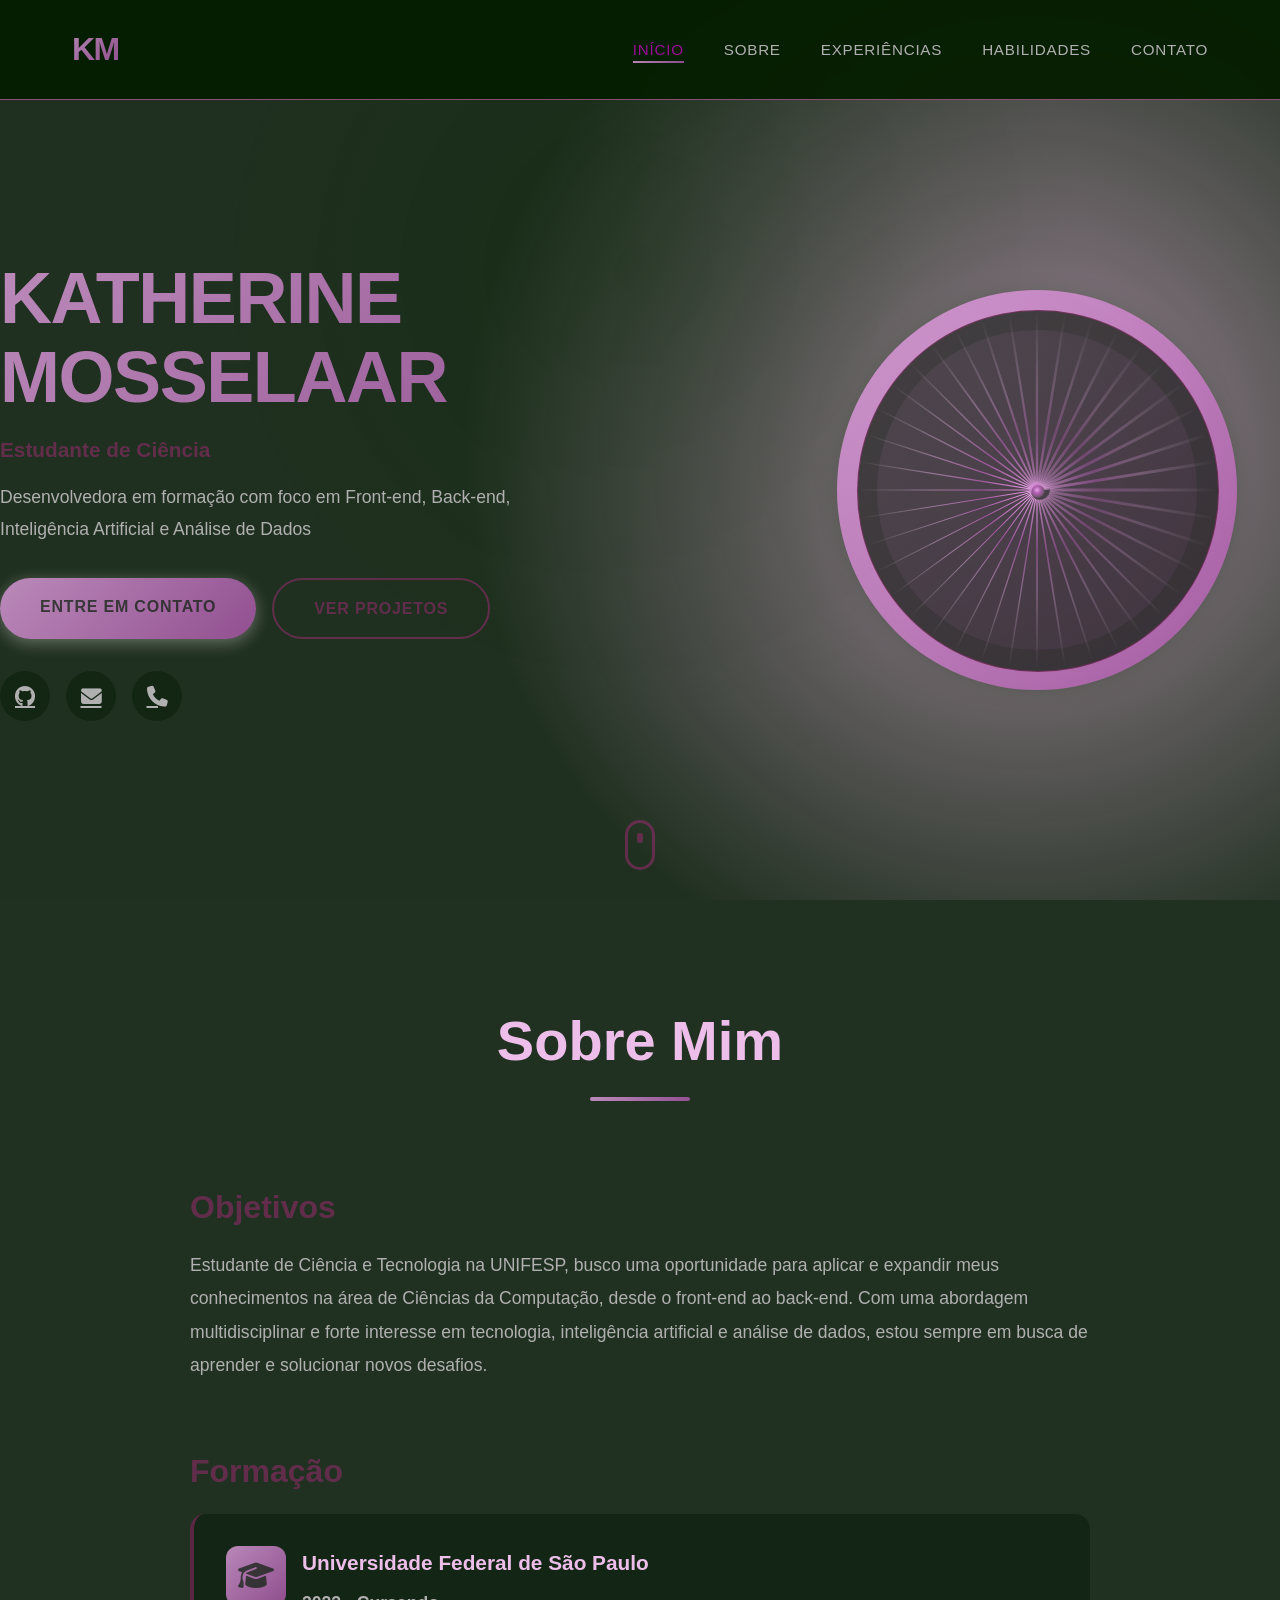
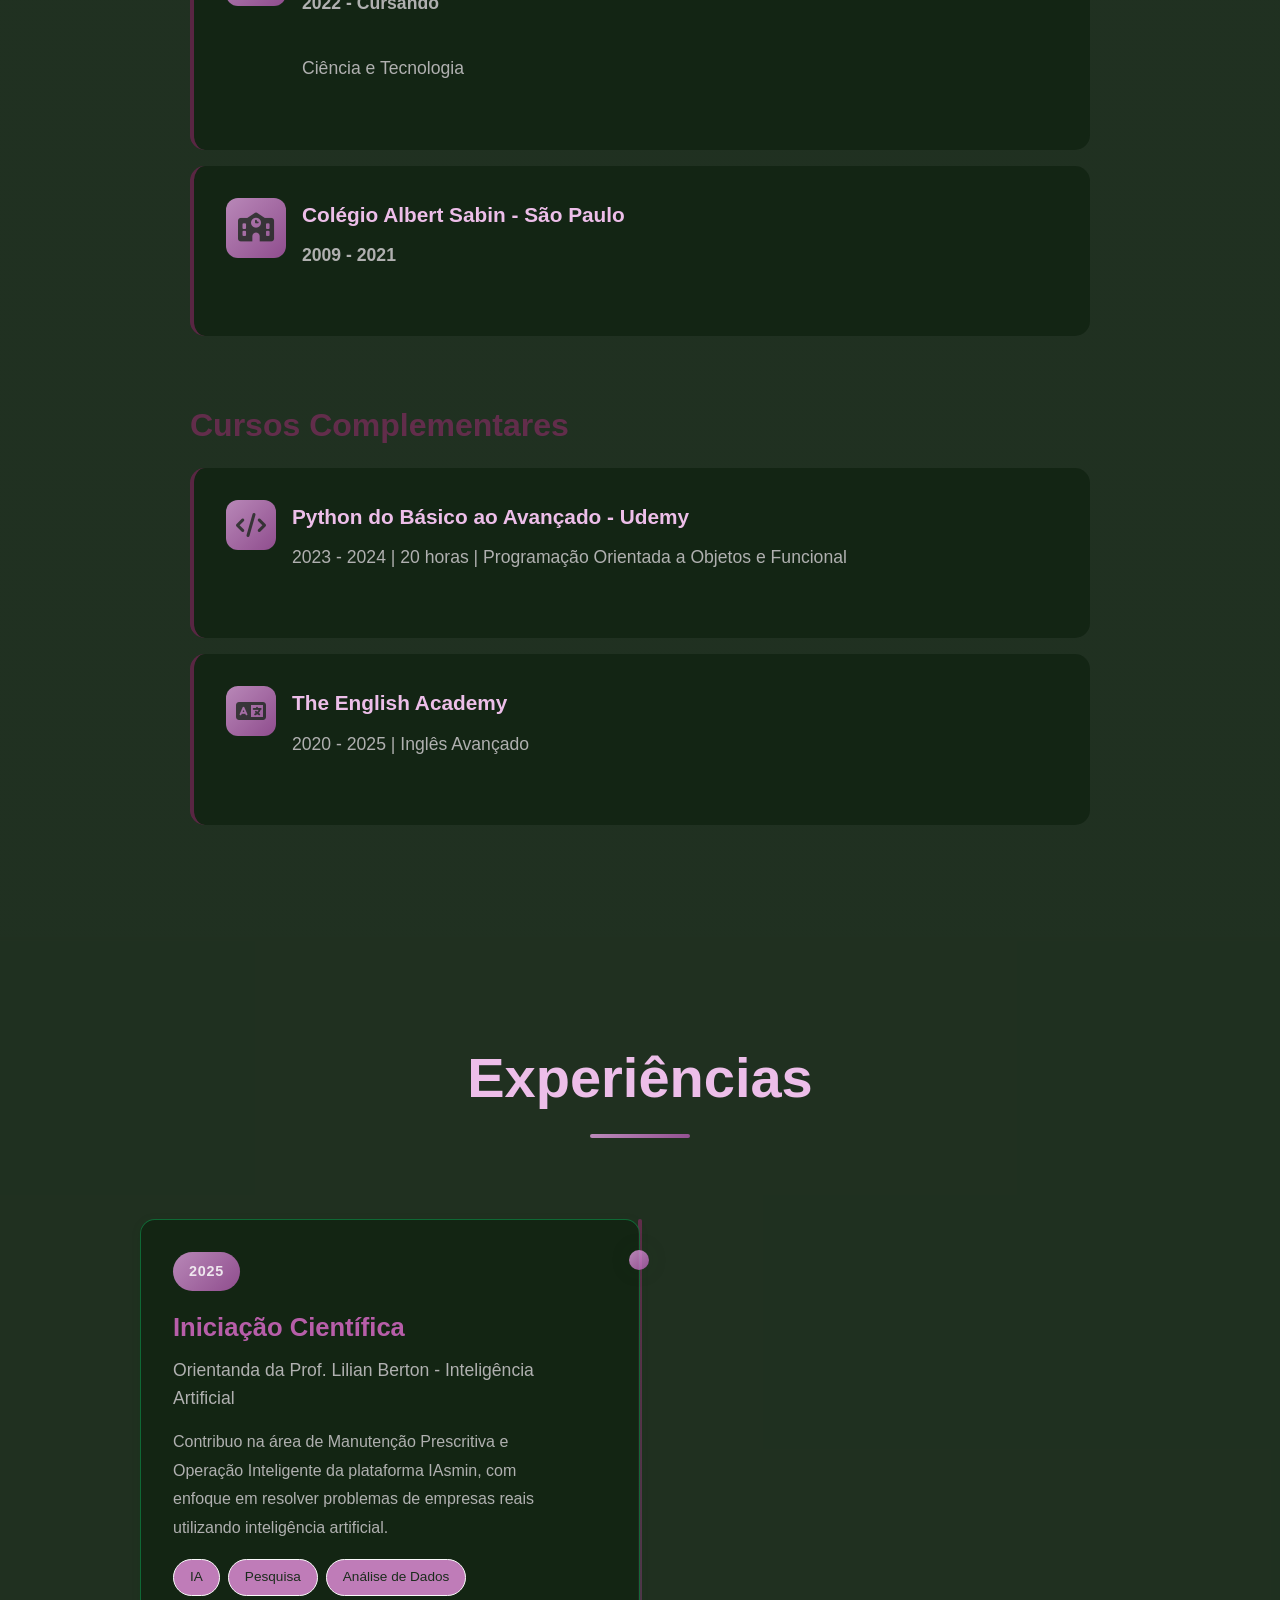
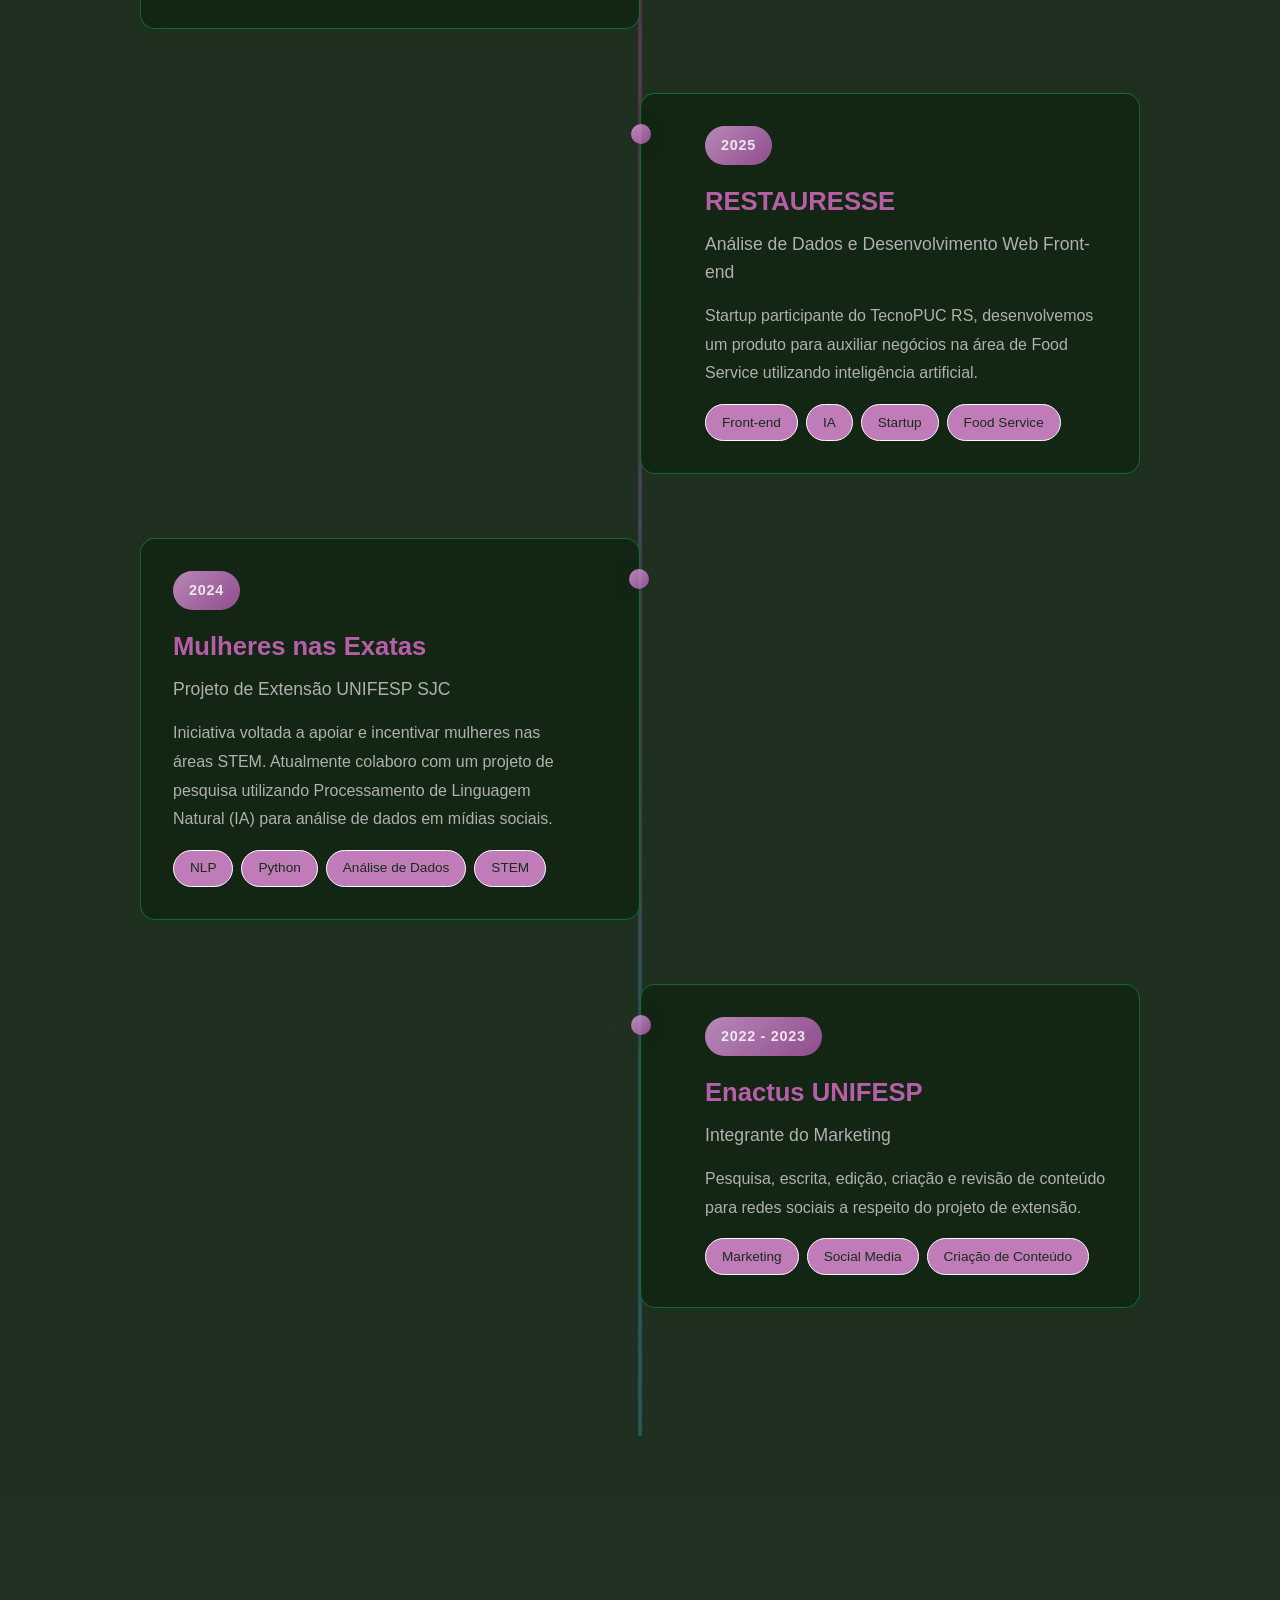
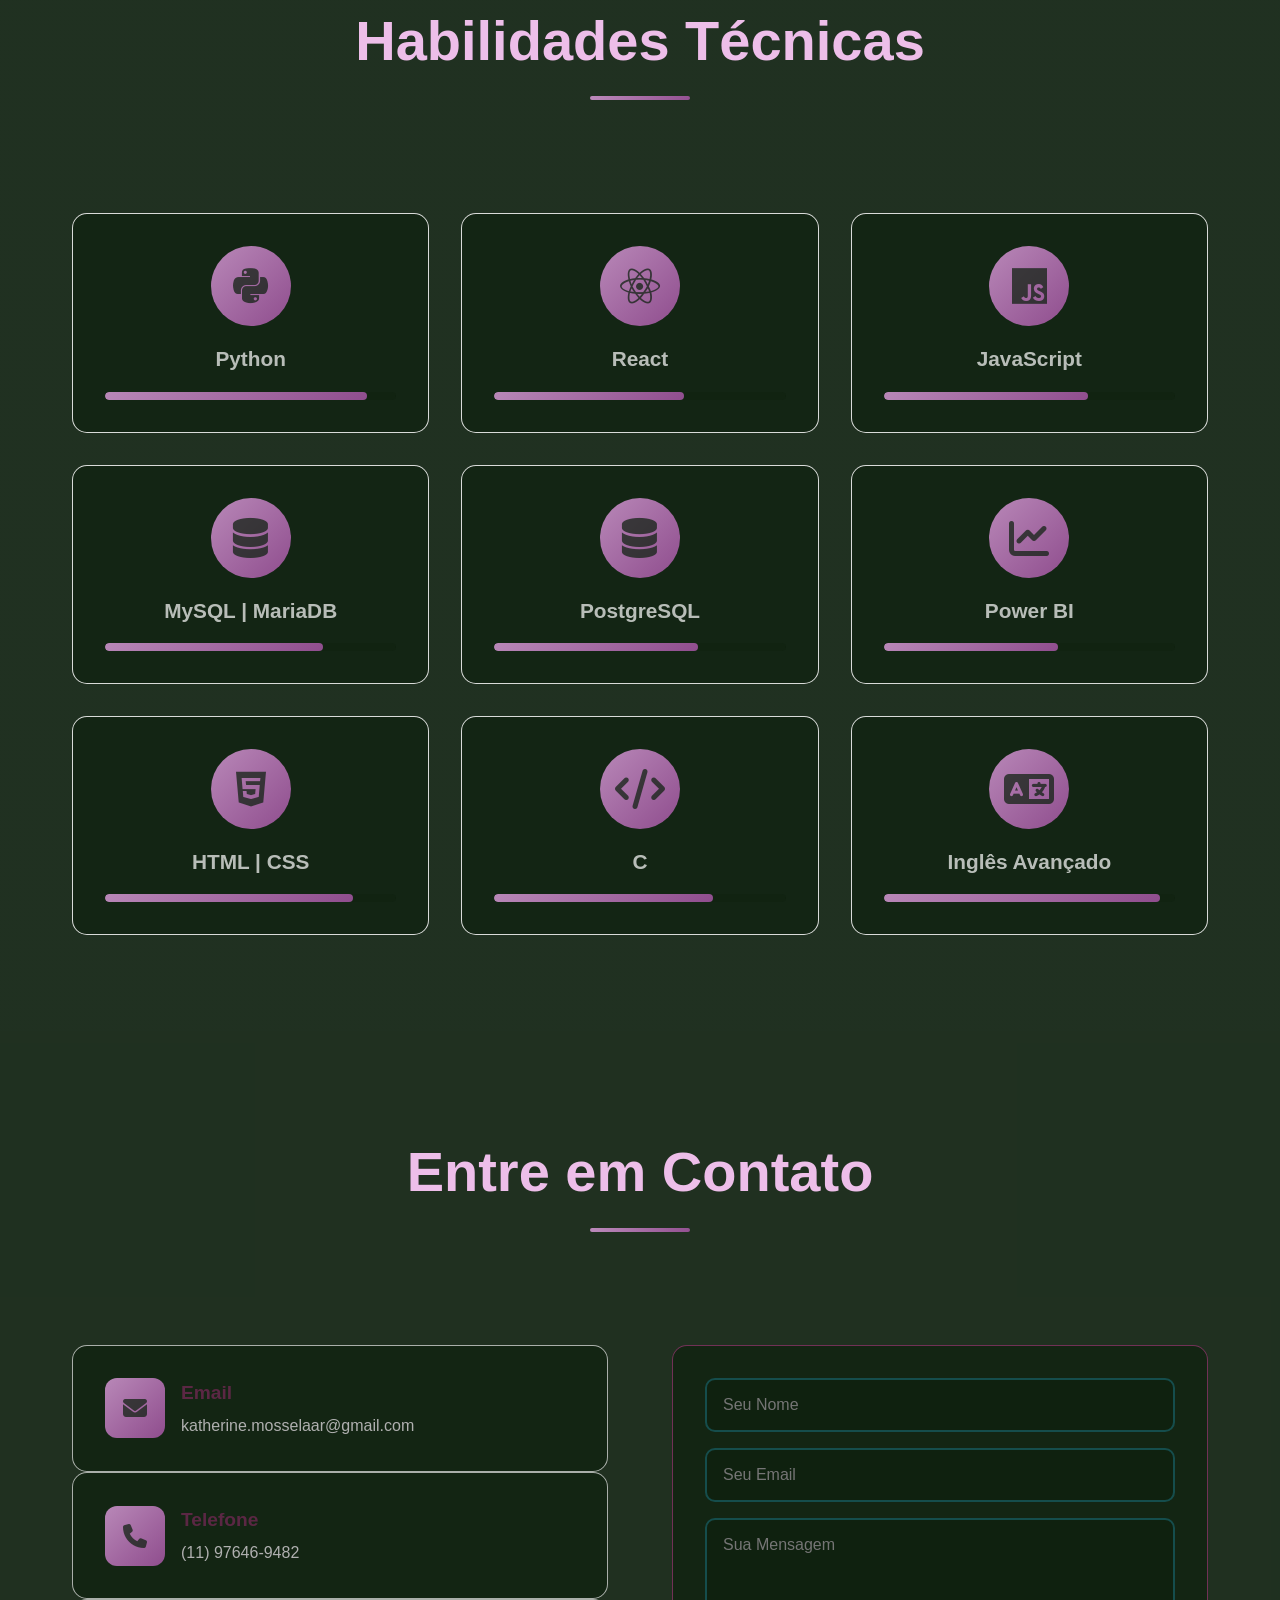
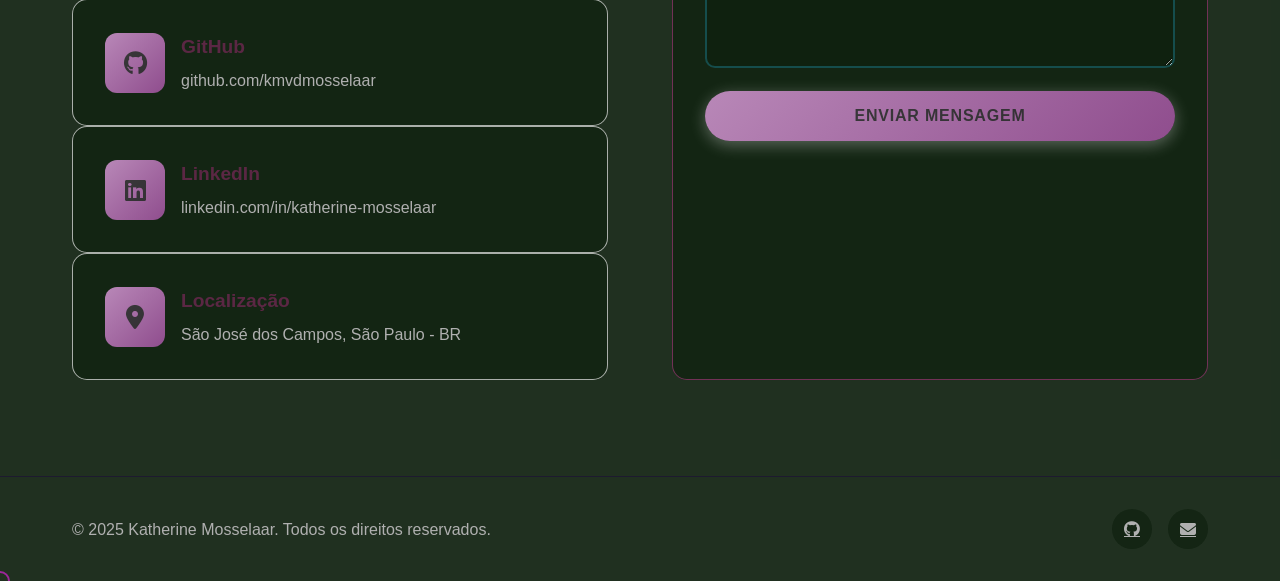
==== index.html @ 32ab5110 "Adicionar animação de linhas radiantes no círculo e remover glitch do nome - Adicionar canvas ao cír" ====
<!DOCTYPE html>
<html lang="pt-BR">
<head>
    <meta charset="UTF-8">
    <meta name="viewport" content="width=device-width, initial-scale=1.0">
    <title>Katherine Mosselaar - Portfólio</title>
    <link rel="stylesheet" href="style.css">
    <link rel="stylesheet" href="https://cdnjs.cloudflare.com/ajax/libs/font-awesome/6.4.0/css/all.min.css">
</head>
<body>
    <!-- Navigation -->
    <nav class="navbar">
        <div class="container">
            <div class="logo">
                <h2>KM</h2>
            </div>
            <ul class="nav-links">
                <li><a href="#home">Início</a></li>
                <li><a href="#about">Sobre</a></li>
                <li><a href="#experience">Experiências</a></li>
                <li><a href="#skills">Habilidades</a></li>
                <li><a href="#contact">Contato</a></li>
            </ul>
            <div class="burger">
                <div class="line1"></div>
                <div class="line2"></div>
                <div class="line3"></div>
            </div>
        </div>
    </nav>

    <!-- Hero Section -->
    <section id="home" class="hero">
        <div class="hero-content">
            <div class="hero-text">
                <h1 class="hero-name">KATHERINE MOSSELAAR</h1>
                <p class="subtitle">Estudante de Ciência e Tecnologia | UNIFESP SJC</p>
                <p class="description">
                    Desenvolvedora em formação com foco em Front-end, Back-end, 
                    Inteligência Artificial e Análise de Dados
                </p>
                <div class="cta-buttons">
                    <a href="#contact" class="btn btn-primary">Entre em Contato</a>
                    <a href="#experience" class="btn btn-secondary">Ver Projetos</a>
                </div>
                <div class="social-links">
                    <a href="https://github.com/kmvdmosselaar" target="_blank" aria-label="GitHub">
                        <i class="fab fa-github"></i>
                    </a>
                    <a href="mailto:katherine.mosselaar@gmail.com" aria-label="Email">
                        <i class="fas fa-envelope"></i>
                    </a>
                    <a href="tel:+5511976469482" aria-label="Telefone">
                        <i class="fas fa-phone"></i>
                    </a>
                </div>
            </div>
            <div class="hero-image">
                <div class="profile-circle">
                    <div class="circle-animation">
                        <canvas id="circleCanvas"></canvas>
                    </div>
                </div>
            </div>
        </div>
        <div class="scroll-indicator">
            <div class="mouse"></div>
        </div>
    </section>

    <!-- About Section -->
    <section id="about" class="about">
        <div class="container">
            <h2 class="section-title">Sobre Mim</h2>
            <div class="about-content">
                <div class="about-text">
                    <h3>Objetivos</h3>
                    <p>
                        Estudante de Ciência e Tecnologia na UNIFESP, busco uma oportunidade para 
                        aplicar e expandir meus conhecimentos na área de Ciências da Computação, desde 
                        o front-end ao back-end. Com uma abordagem multidisciplinar e forte interesse 
                        em tecnologia, inteligência artificial e análise de dados, estou sempre em busca 
                        de aprender e solucionar novos desafios.
                    </p>
                    
                    <div class="education">
                        <h3>Formação</h3>
                        <div class="education-item">
                            <div class="education-icon">
                                <i class="fas fa-graduation-cap"></i>
                            </div>
                            <div class="education-details">
                                <h4>Universidade Federal de São Paulo</h4>
                                <p class="period">2022 - Cursando</p>
                                <p>Ciência e Tecnologia</p>
                            </div>
                        </div>
                        <div class="education-item">
                            <div class="education-icon">
                                <i class="fas fa-school"></i>
                            </div>
                            <div class="education-details">
                                <h4>Colégio Albert Sabin - São Paulo</h4>
                                <p class="period">2009 - 2021</p>
                            </div>
                        </div>
                    </div>

                    <div class="courses">
                        <h3>Cursos Complementares</h3>
                        <div class="course-item">
                            <i class="fas fa-code"></i>
                            <div>
                                <h4>Python do Básico ao Avançado - Udemy</h4>
                                <p>2023 - 2024 | 20 horas | Programação Orientada a Objetos e Funcional</p>
                            </div>
                        </div>
                        <div class="course-item">
                            <i class="fas fa-language"></i>
                            <div>
                                <h4>The English Academy</h4>
                                <p>2020 - 2025 | Inglês Avançado</p>
                            </div>
                        </div>
                    </div>
                </div>
            </div>
        </div>
    </section>

    <!-- Experience Section -->
    <section id="experience" class="experience">
        <div class="container">
            <h2 class="section-title">Experiências</h2>
            <div class="timeline">
                <div class="timeline-item" data-aos="fade-right">
                    <div class="timeline-content">
                        <span class="date">2025</span>
                        <h3>Iniciação Científica</h3>
                        <h4>Orientanda da Prof. Lilian Berton - Inteligência Artificial</h4>
                        <p>
                            Contribuo na área de Manutenção Prescritiva e Operação Inteligente da 
                            plataforma IAsmin, com enfoque em resolver problemas de empresas reais 
                            utilizando inteligência artificial.
                        </p>
                        <div class="tags">
                            <span class="tag">IA</span>
                            <span class="tag">Pesquisa</span>
                            <span class="tag">Análise de Dados</span>
                        </div>
                    </div>
                </div>

                <div class="timeline-item" data-aos="fade-left">
                    <div class="timeline-content">
                        <span class="date">2025</span>
                        <h3>RESTAURESSE</h3>
                        <h4>Análise de Dados e Desenvolvimento Web Front-end</h4>
                        <p>
                            Startup participante do TecnoPUC RS, desenvolvemos um produto para auxiliar 
                            negócios na área de Food Service utilizando inteligência artificial.
                        </p>
                        <div class="tags">
                            <span class="tag">Front-end</span>
                            <span class="tag">IA</span>
                            <span class="tag">Startup</span>
                            <span class="tag">Food Service</span>
                        </div>
                    </div>
                </div>

                <div class="timeline-item" data-aos="fade-right">
                    <div class="timeline-content">
                        <span class="date">2024</span>
                        <h3>Mulheres nas Exatas</h3>
                        <h4>Projeto de Extensão UNIFESP SJC</h4>
                        <p>
                            Iniciativa voltada a apoiar e incentivar mulheres nas áreas STEM. 
                            Atualmente colaboro com um projeto de pesquisa utilizando Processamento 
                            de Linguagem Natural (IA) para análise de dados em mídias sociais.
                        </p>
                        <div class="tags">
                            <span class="tag">NLP</span>
                            <span class="tag">Python</span>
                            <span class="tag">Análise de Dados</span>
                            <span class="tag">STEM</span>
                        </div>
                    </div>
                </div>

                <div class="timeline-item" data-aos="fade-left">
                    <div class="timeline-content">
                        <span class="date">2022 - 2023</span>
                        <h3>Enactus UNIFESP</h3>
                        <h4>Integrante do Marketing</h4>
                        <p>
                            Pesquisa, escrita, edição, criação e revisão de conteúdo para redes 
                            sociais a respeito do projeto de extensão.
                        </p>
                        <div class="tags">
                            <span class="tag">Marketing</span>
                            <span class="tag">Social Media</span>
                            <span class="tag">Criação de Conteúdo</span>
                        </div>
                    </div>
                </div>
            </div>
        </div>
    </section>

    <!-- Skills Section -->
    <section id="skills" class="skills">
        <div class="container">
            <h2 class="section-title">Habilidades Técnicas</h2>
            <div class="skills-grid">
                <div class="skill-card" data-aos="fade-up">
                    <div class="skill-icon">
                        <i class="fab fa-python"></i>
                    </div>
                    <h3>Python</h3>
                    <div class="skill-bar">
                        <div class="skill-progress" style="width: 90%"></div>
                    </div>
                </div>

                <div class="skill-card" data-aos="fade-up" data-aos-delay="100">
                    <div class="skill-icon">
                        <i class="fab fa-react"></i>
                    </div>
                    <h3>React</h3>
                    <div class="skill-bar">
                        <div class="skill-progress" style="width: 65%"></div>
                    </div>
                </div>

                <div class="skill-card" data-aos="fade-up" data-aos-delay="200">
                    <div class="skill-icon">
                        <i class="fab fa-js"></i>
                    </div>
                    <h3>JavaScript</h3>
                    <div class="skill-bar">
                        <div class="skill-progress" style="width: 70%"></div>
                    </div>
                </div>

                <div class="skill-card" data-aos="fade-up">
                    <div class="skill-icon">
                        <i class="fas fa-database"></i>
                    </div>
                    <h3>MySQL | MariaDB</h3>
                    <div class="skill-bar">
                        <div class="skill-progress" style="width: 75%"></div>
                    </div>
                </div>

                <div class="skill-card" data-aos="fade-up" data-aos-delay="100">
                    <div class="skill-icon">
                        <i class="fas fa-database"></i>
                    </div>
                    <h3>PostgreSQL</h3>
                    <div class="skill-bar">
                        <div class="skill-progress" style="width: 70%"></div>
                    </div>
                </div>

                <div class="skill-card" data-aos="fade-up" data-aos-delay="200">
                    <div class="skill-icon">
                        <i class="fas fa-chart-line"></i>
                    </div>
                    <h3>Power BI</h3>
                    <div class="skill-bar">
                        <div class="skill-progress" style="width: 60%"></div>
                    </div>
                </div>

                <div class="skill-card" data-aos="fade-up">
                    <div class="skill-icon">
                        <i class="fab fa-html5"></i>
                    </div>
                    <h3>HTML | CSS</h3>
                    <div class="skill-bar">
                        <div class="skill-progress" style="width: 85%"></div>
                    </div>
                </div>

                <div class="skill-card" data-aos="fade-up" data-aos-delay="100">
                    <div class="skill-icon">
                        <i class="fas fa-code"></i>
                    </div>
                    <h3>C</h3>
                    <div class="skill-bar">
                        <div class="skill-progress" style="width: 75%"></div>
                    </div>
                </div>

                <div class="skill-card" data-aos="fade-up" data-aos-delay="200">
                    <div class="skill-icon">
                        <i class="fas fa-language"></i>
                    </div>
                    <h3>Inglês Avançado</h3>
                    <div class="skill-bar">
                        <div class="skill-progress" style="width: 95%"></div>
                    </div>
                </div>
            </div>
        </div>
    </section>

    <!-- Contact Section -->
    <section id="contact" class="contact">
        <div class="container">
            <h2 class="section-title">Entre em Contato</h2>
            <div class="contact-content">
                <div class="contact-info">
                    <div class="contact-item">
                        <div class="contact-icon">
                            <i class="fas fa-envelope"></i>
                        </div>
                        <div class="contact-details">
                            <h3>Email</h3>
                            <a href="mailto:katherine.mosselaar@gmail.com">katherine.mosselaar@gmail.com</a>
                        </div>
                    </div>

                    <div class="contact-item">
                        <div class="contact-icon">
                            <i class="fas fa-phone"></i>
                        </div>
                        <div class="contact-details">
                            <h3>Telefone</h3>
                            <a href="tel:+5511976469482">(11) 97646-9482</a>
                        </div>
                    </div>

                    <div class="contact-item">
                        <div class="contact-icon">
                            <i class="fab fa-github"></i>
                        </div>
                        <div class="contact-details">
                            <h3>GitHub</h3>
                            <a href="https://github.com/kmvdmosselaar" target="_blank">github.com/kmvdmosselaar</a>
                        </div>
                    </div>

                    <div class="contact-item">
                        <div class="contact-icon">
                            <i class="fab fa-linkedin"></i>
                        </div>
                        <div class="contact-details">
                            <h3>LinkedIn</h3>
                            <a href="https://www.linkedin.com/in/katherine-mosselaar-313331265/" target="_blank">linkedin.com/in/katherine-mosselaar</a>
                        </div>
                    </div>

                    <div class="contact-item">
                        <div class="contact-icon">
                            <i class="fas fa-map-marker-alt"></i>
                        </div>
                        <div class="contact-details">
                            <h3>Localização</h3>
                            <p>São José dos Campos, São Paulo - BR</p>
                        </div>
                    </div>
                </div>

                <div class="contact-form-wrapper">
                    <form class="contact-form" id="contactForm">
                        <div class="form-group">
                            <input type="text" id="name" placeholder="Seu Nome" required>
                        </div>
                        <div class="form-group">
                            <input type="email" id="email" placeholder="Seu Email" required>
                        </div>
                        <div class="form-group">
                            <textarea id="message" rows="5" placeholder="Sua Mensagem" required></textarea>
                        </div>
                        <button type="submit" class="btn btn-primary">Enviar Mensagem</button>
                    </form>
                </div>
            </div>
        </div>
    </section>

    <!-- Footer -->
    <footer class="footer">
        <div class="container">
            <p>&copy; 2025 Katherine Mosselaar. Todos os direitos reservados.</p>
            <div class="footer-social">
                <a href="https://github.com/kmvdmosselaar" target="_blank" aria-label="GitHub">
                    <i class="fab fa-github"></i>
                </a>
                <a href="mailto:katherine.mosselaar@gmail.com" aria-label="Email">
                    <i class="fas fa-envelope"></i>
                </a>
            </div>
        </div>
    </footer>

    <script src="script.js"></script>
</body>
</html>
---- style.css ----
/* ============================================
   RESET E VARIÁVEIS
   ============================================ */
:root {
    /* Cores Principais - Inspirado em BlackLab */
    --primary-color: rgba(186, 42, 133, 0.429);
    --secondary-color: rgba(42, 202, 255, 0.256);
    --accent-color: rgba(185, 91, 183, 0.605);

    /* Cores de Background */
    --bg-dark: rgba(15, 33, 16, 0.735);
    --bg-darker: rgba(15, 33, 16, 0.735);
    --bg-light: rgba(15, 33, 16, 0.735);
    --bg-card: rgba(15, 33, 16, 0.735);

    /* Cores de Texto */
    --text-primary: #edbee9;
    --text-secondary: #B0B0B0;
    --text-muted: #edbee9;

    /* Gradientes */
    --gradient-primary: linear-gradient(135deg, rgba(240, 169, 239, 0.75) 0%, rgba(185, 91, 183, 0.75) 100%);
    --gradient-dark: linear-gradient(180deg, rgba(15, 33, 16, 0.735) 0%, rgba(15, 33, 16, 0.735) 100%);

    /* Sombras */
    --shadow-sm: 0 2px 8px rgba(10, 54, 17, 0.2);
    --shadow-md: 0 4px 16px rgba(255, 255, 255, 0.308);
    --shadow-lg: 0 8px 32px rgba(255, 255, 255, 0.308);
    --shadow-glow: 0 0 20px rgba(8, 51, 8, 0.2);

    /* Transições */
    --transition-fast: 0.2s ease;
    --transition-normal: 0.3s ease;
    --transition-slow: 0.5s ease;

    /* Espaçamentos */
    --spacing-xs: 0.5rem;
    --spacing-sm: 1rem;
    --spacing-md: 2rem;
    --spacing-lg: 4rem;
    --spacing-xl: 6rem;
}

* {
    margin: 0;
    padding: 0;
    box-sizing: border-box;
}

html {
    scroll-behavior: smooth;
    overflow-x: hidden;
}

body {
    font-family: 'Inter', -apple-system, BlinkMacSystemFont, 'Segoe UI', Roboto, Oxygen, Ubuntu, Cantarell, sans-serif;
    background-color: var(--bg-dark);
    color: var(--text-primary);
    line-height: 1.6;
    overflow-x: hidden;
}

.container {
    max-width: 1200px;
    margin: 0 auto;
    padding: 0 var(--spacing-md);
}

/* ============================================
   NAVEGAÇÃO
   ============================================ */
.navbar {
    position: fixed;
    top: 0;
    width: 100%;
    background: rgba(6, 30, 0, 0.95);
    backdrop-filter: blur(10px);
    z-index: 1000;
    padding: 1.5rem 0;
    border-bottom: 1px solid rgba(229, 116, 188, 0.594);
    animation: slideDown 0.5s ease;
}

@keyframes slideDown {
    from {
        transform: translateY(-100%);
        opacity: 0;
    }
    to {
        transform: translateY(0);
        opacity: 1;
    }
}

.navbar .container {
    display: flex;
    justify-content: space-between;
    align-items: center;
}

.logo h2 {
    font-size: 2rem;
    font-weight: 800;
    background: var(--gradient-primary);
    -webkit-background-clip: text;
    -webkit-text-fill-color: transparent;
    background-clip: text;
    letter-spacing: -0.05em;
    transition: var(--transition-fast);
}

.logo h2:hover {
    transform: scale(1.05);
    filter: drop-shadow(0 0 10px rgba(215, 68, 183, 0.406));
}

.nav-links {
    display: flex;
    list-style: none;
    gap: 2.5rem;
}

.nav-links a {
    color: var(--text-secondary);
    text-decoration: none;
    font-weight: 500;
    font-size: 0.95rem;
    letter-spacing: 0.05em;
    position: relative;
    transition: var(--transition-fast);
    text-transform: uppercase;
}

.nav-links a::before {
    content: '';
    position: absolute;
    bottom: -5px;
    left: 0;
    width: 0;
    height: 2px;
    background: var(--gradient-primary);
    transition: var(--transition-normal);
}

.nav-links a:hover {
    color: var(--primary-color);
}

.nav-links a:hover::before {
    width: 100%;
}

.burger {
    display: none;
    cursor: pointer;
    flex-direction: column;
    gap: 5px;
}

.burger div {
    width: 25px;
    height: 3px;
    background: var(--primary-color);
    transition: var(--transition-fast);
    border-radius: 2px;
}

/* ============================================
   HERO SECTION
   ============================================ */
.hero {
    min-height: 100vh;
    display: flex;
    align-items: center;
    justify-content: center;
    position: relative;
    background: var(--bg-darker);
    overflow: hidden;
    padding-top: 80px;
}

.hero::before {
    content: '';
    position: absolute;
    top: 0;
    left: 0;
    right: 0;
    bottom: 0;
    background:
        radial-gradient(circle at 50% 30%, rgba(0, 36, 0, 0.299) 0%, transparent 50%),
        radial-gradient(circle at 80% 50%, rgba(248, 196, 238, 0.584) 0%, transparent 50%);
    animation: pulseGlow 8s ease-in-out infinite;
}

@keyframes pulseGlow {
    0%, 100% { opacity: 0.5; transform: scale(1); }
    50% { opacity: 1; transform: scale(1.1); }
}

.hero-content {
    display: grid;
    grid-template-columns: 1.2fr 0.8fr;
    gap: var(--spacing-lg);
    align-items: center;
    width: 100%;
    position: relative;
    z-index: 1;
}

.hero-text h1 {
    font-size: clamp(2.5rem, 6vw, 4.5rem);
    font-weight: 900;
    line-height: 1.1;
    margin-bottom: var(--spacing-sm);
    letter-spacing: -0.02em;
}

.hero-name {
    background: var(--gradient-primary);
    -webkit-background-clip: text;
    -webkit-text-fill-color: transparent;
    background-clip: text;
    animation: fadeInUp 1s ease both;
}

.subtitle {
    font-size: 1.3rem;
    color: var(--primary-color);
    font-weight: 600;
    margin-bottom: var(--spacing-sm);
    animation: fadeInUp 1s ease 0.2s both;
}

.description {
    font-size: 1.1rem;
    color: var(--text-secondary);
    margin-bottom: var(--spacing-md);
    max-width: 600px;
    line-height: 1.8;
    animation: fadeInUp 1s ease 0.4s both;
}

@keyframes fadeInUp {
    from {
        opacity: 0;
        transform: translateY(30px);
    }
    to {
        opacity: 1;
        transform: translateY(0);
    }
}

.cta-buttons {
    display: flex;
    gap: var(--spacing-sm);
    margin-bottom: var(--spacing-md);
    animation: fadeInUp 1s ease 0.6s both;
    flex-wrap: wrap;
}

.btn {
    padding: 1rem 2.5rem;
    text-decoration: none;
    border-radius: 50px;
    font-weight: 600;
    font-size: 1rem;
    transition: all var(--transition-normal);
    position: relative;
    overflow: hidden;
    display: inline-block;
    text-transform: uppercase;
    letter-spacing: 0.05em;
}

/*efeito de ripple (mudança de cor) ao passar o mouse em opções clicáveis*/
.btn::before {
    content: '';
    position: absolute;
    top: 50%;
    left: 50%;
    width: 0;
    height: 0;
    border-radius: 50%;
    background: rgba(5, 72, 27, 0.427);
    transform: translate(-50%, -50%);
    transition: width 0.6s, height 0.6s;
}

.btn:hover::before {
    width: 300px;
    height: 300px;
}

.btn-primary {
    background: var(--gradient-primary);
    color: var(--bg-darker);
    box-shadow: var(--shadow-md);
    position: relative;
    z-index: 1;
}

.btn-primary:hover {
    transform: translateY(-3px);
    box-shadow: var(--shadow-glow);
}

.btn-secondary {
    background: transparent;
    color: var(--primary-color);
    border: 2px solid var(--primary-color);
}

.btn-secondary:hover {
    background: var(--primary-color);
    color: var(--bg-darker);
    transform: translateY(-3px);
}

.social-links {
    display: flex;
    gap: var(--spacing-sm);
    animation: fadeInUp 1s ease 0.8s both;
}

.social-links a {
    width: 50px;
    height: 50px;
    display: flex;
    align-items: center;
    justify-content: center;
    border-radius: 50%;
    background: var(--bg-card);
    color: var(--text-secondary);
    font-size: 1.3rem;
    transition: all var(--transition-normal);
    border: 2px solid transparent;
}

.social-links a:hover {
    background: var(--gradient-primary);
    color: var(--bg-darker);
    transform: translateY(-5px) rotate(360deg);
    box-shadow: var(--shadow-glow);
    border-color: var(--primary-color);
}

/* Hero Image */
.hero-image {
    display: flex;
    align-items: center;
    justify-content: center;
    animation: fadeInUp 1s ease 0.5s both;
}

.profile-circle {
    width: 400px;
    height: 400px;
    position: relative;
    display: flex;
    align-items: center;
    justify-content: center;
}

.circle-animation {
    width: 100%;
    height: 100%;
    border-radius: 100%;
    background: var(--gradient-primary);
    animation: rotateCircle 20s linear infinite, pulse 4s ease-in-out infinite;
    position: relative;
    box-shadow: var(--shadow-glow);
    overflow: hidden;
}

#circleCanvas {
    position: absolute;
    top: 0;
    left: 0;
    width: 100%;
    height: 100%;
    border-radius: 100%;
}

.circle-animation::before,
.circle-animation::after {
    content: '';
    position: absolute;
    border-radius: 100%;
}

.circle-animation::before {
    width: 90%;
    height: 90%;
    top: 5%;
    left: 5%;
    background: var(--bg-darker);
    border: 1px solid var(--primary-color);
}

.circle-animation::after {
    width: 80%;
    height: 80%;
    top: 10%;
    left: 10%;
    background: var(--gradient-primary);
    opacity: 0.1;
    animation: pulse 3s ease-in-out infinite reverse;
}

@keyframes rotateCircle {
    from { transform: rotate(0deg); }
    to { transform: rotate(360deg); }
}

@keyframes pulse {
    0%, 100% { transform: scale(1); }
    50% { transform: scale(1.05); }
}

/* Scroll Indicator */
.scroll-indicator {
    position: absolute;
    bottom: 30px;
    left: 50%;
    transform: translateX(-50%);
    animation: bounce 2s infinite;
}

.mouse {
    width: 30px;
    height: 50px;
    border: 3px solid var(--primary-color);
    border-radius: 20px;
    position: relative;
}

.mouse::before {
    content: '';
    width: 6px;
    height: 10px;
    background: var(--primary-color);
    position: absolute;
    top: 10px;
    left: 50%;
    transform: translateX(-50%);
    border-radius: 3px;
    animation: scroll 2s infinite;
}

@keyframes scroll {
    0%, 100% { opacity: 1; transform: translateX(-50%) translateY(0); }
    50% { opacity: 0; transform: translateX(-50%) translateY(15px); }
}

@keyframes bounce {
    0%, 100% { transform: translateX(-50%) translateY(0); }
    50% { transform: translateX(-50%) translateY(-10px); }
}

/* ============================================
   ABOUT SECTION
   ============================================ */
.about {
    padding: var(--spacing-xl) 0;
    background: var(--gradient-dark);
    position: relative;
}

.section-title {
    font-size: clamp(2.5rem, 5vw, 3.5rem);
    font-weight: 900;
    text-align: center;
    margin-bottom: var(--spacing-lg);
    position: relative;
    display: inline-block;
    width: 100%;
}

.section-title::after {
    content: '';
    position: absolute;
    bottom: -15px;
    left: 50%;
    transform: translateX(-50%);
    width: 100px;
    height: 4px;
    background: var(--gradient-primary);
    border-radius: 2px;
}

.about-content {
    max-width: 900px;
    margin: 0 auto;
}

.about-text h3 {
    font-size: 2rem;
    color: var(--primary-color);
    margin-bottom: var(--spacing-sm);
    margin-top: var(--spacing-md);
}

.about-text p {
    font-size: 1.1rem;
    color: var(--text-secondary);
    line-height: 1.9;
    margin-bottom: var(--spacing-md);
}

.education,
.courses {
    margin-top: var(--spacing-lg);
}

.education-item,
.course-item {
    background: var(--bg-card);
    padding: var(--spacing-md);
    border-radius: 15px;
    margin-bottom: var(--spacing-sm);
    border-left: 4px solid var(--primary-color);
    transition: all var(--transition-normal);
    display: flex;
    gap: var(--spacing-sm);
    align-items: flex-start;
}

.education-item:hover,
.course-item:hover {
    transform: translateX(10px);
    box-shadow: var(--shadow-md);
    background: var(--bg-light);
}

.education-icon,
.course-item i {
    width: 60px;
    height: 60px;
    display: flex;
    align-items: center;
    justify-content: center;
    background: var(--gradient-primary);
    border-radius: 12px;
    font-size: 1.8rem;
    color: var(--bg-darker);
    flex-shrink: 0;
}

.course-item i {
    width: 50px;
    height: 50px;
    font-size: 1.5rem;
}

.education-details h4,
.course-item h4 {
    font-size: 1.3rem;
    margin-bottom: 0.5rem;
    color: var(--text-primary);
}

.period {
    color: var(--primary-color);
    font-weight: 600;
    font-size: 0.9rem;
    margin-bottom: 0.3rem;
}

.education-details p,
.course-item p {
    color: var(--text-secondary);
}

/* ============================================
   EXPERIENCE SECTION
   ============================================ */
.experience {
    padding: var(--spacing-xl) 0;
    background: var(--bg-darker);
    position: relative;
}

.timeline {
    position: relative;
    max-width: 1000px;
    margin: 0 auto;
    padding: var(--spacing-md) 0;
}

.timeline::before {
    content: '';
    position: absolute;
    left: 50%;
    transform: translateX(-50%);
    width: 4px;
    height: 100%;
    background: linear-gradient(to bottom, var(--primary-color), var(--secondary-color));
    border-radius: 2px;
}

.timeline-item {
    margin-bottom: var(--spacing-lg);
    position: relative;
    width: 100%;
}

.timeline-item:nth-child(odd) .timeline-content {
    margin-left: 0;
    margin-right: 50%;
    padding-right: var(--spacing-lg);
}

.timeline-item:nth-child(even) .timeline-content {
    margin-left: 50%;
    padding-left: var(--spacing-lg);
}

.timeline-content {
    background: var(--bg-card);
    padding: var(--spacing-md);
    border-radius: 15px;
    position: relative;
    box-shadow: var(--shadow-sm);
    transition: all var(--transition-normal);
    border: 1px solid rgba(15, 135, 69, 0.701);
}

.timeline-content:hover {
    transform: scale(1.03);
    box-shadow: var(--shadow-lg);
    border-color: var(--primary-color);
}

.timeline-content::before {
    content: '';
    position: absolute;
    top: 30px;
    width: 20px;
    height: 20px;
    background: var(--gradient-primary);
    border-radius: 50%;
    box-shadow: var(--shadow-glow);
}

.timeline-item:nth-child(odd) .timeline-content::before {
    right: -10px;
}

.timeline-item:nth-child(even) .timeline-content::before {
    left: -10px;
}

.date {
    display: inline-block;
    padding: 0.5rem 1rem;
    background: var(--gradient-primary);
    color: rgba(250, 250, 250, 0.863);
    border-radius: 20px;
    font-weight: 700;
    font-size: 0.9rem;
    margin-bottom: var(--spacing-sm);
    letter-spacing: 0.05em;
}

.timeline-content h3 {
    font-size: 1.6rem;
    margin-bottom: 0.5rem;
    color: rgba(211, 104, 195, 0.863);
}

.timeline-content h4 {
    font-size: 1.1rem;
    color: var(--text-secondary);
    margin-bottom: var(--spacing-sm);
    font-weight: 500;
}

.timeline-content p {
    color: var(--text-secondary);
    line-height: 1.8;
    margin-bottom: var(--spacing-sm);
}

.tags {
    display: flex;
    flex-wrap: wrap;
    gap: 0.5rem;
    margin-top: var(--spacing-sm);
}

.tag {
    padding: 0.4rem 1rem;
    background: rgba(206, 132, 198, 0.925);
    color: rgba(0, 31, 4, 0.863);
    border-radius: 20px;
    font-size: 0.85rem;
    border: 1px solid rgb(250, 250, 250);
    transition: var(--transition-fast);
}

.tag:hover {
    background: var(--gradient-primary);
    color: rgba(250, 250, 250, 0.863);
    transform: translateY(-2px);
}

/* ============================================
   SKILLS SECTION
   ============================================ */
.skills {
    padding: var(--spacing-xl) 0;
    background: var(--gradient-dark);
}

.skills-grid {
    display: grid;
    grid-template-columns: repeat(auto-fit, minmax(280px, 1fr));
    gap: var(--spacing-md);
    margin-top: var(--spacing-lg);
}

.skill-card {
    background: var(--bg-card);
    padding: var(--spacing-md);
    border-radius: 15px;
    text-align: center;
    transition: all var(--transition-normal);
    border: 1px solid rgba(250, 250, 250, 0.863);
    position: relative;
    overflow: hidden;
}

.skill-card::before {
    content: '';
    position: absolute;
    top: 0;
    left: 0;
    width: 100%;
    height: 100%;
    background: var(--gradient-primary);
    opacity: 0;
    transition: var(--transition-normal);
    z-index: 0;
}

.skill-card:hover::before {
    opacity: 0.05;
}

.skill-card:hover {
    transform: translateY(-10px);
    box-shadow: var(--shadow-lg);
    border-color: var(--primary-color);
}

.skill-icon {
    width: 80px;
    height: 80px;
    margin: 0 auto var(--spacing-sm);
    display: flex;
    align-items: center;
    justify-content: center;
    background: var(--gradient-primary);
    border-radius: 50%;
    font-size: 2.5rem;
    color: var(--bg-darker);
    transition: var(--transition-normal);
    position: relative;
    z-index: 1;
}

.skill-card:hover .skill-icon {
    transform: rotateY(360deg);
    box-shadow: var(--shadow-glow);
}

.skill-card h3 {
    font-size: 1.3rem;
    margin-bottom: var(--spacing-sm);
    color: rgba(255, 255, 255, 0.701);;
    position: relative;
    z-index: 1;
}

.skill-bar {
    width: 100%;
    height: 8px;
    background: var(--bg-light);
    border-radius: 10px;
    overflow: hidden;
    position: relative;
    z-index: 1;
}

.skill-progress {
    height: 100%;
    background: var(--gradient-primary);
    border-radius: 10px;
    transition: width 1s ease;
    position: relative;
    animation: shimmer 2s infinite;
}

@keyframes shimmer {
    0% { background-position: -100% 0; }
    100% { background-position: 100% 0; }
}

/* ============================================
   CONTACT SECTION
   ============================================ */
.contact {
    padding: var(--spacing-xl) 0;
    background: var(--bg-darker);
}

.contact-content {
    display: grid;
    grid-template-columns: 1fr 1fr;
    gap: var(--spacing-lg);
    margin-top: var(--spacing-lg);
}

.contact-item {
    background: var(--bg-card);
    padding: var(--spacing-md);
    border-radius: 15px;
    display: flex;
    align-items: center;
    gap: var(--spacing-sm);
    transition: all var(--transition-normal);
    border: 1px solid rgba(254, 254, 254, 0.646);
}

.contact-item:hover {
    transform: translateX(10px);
    box-shadow: var(--shadow-md);
    border-color: var(--primary-color);
}

.contact-icon {
    width: 60px;
    height: 60px;
    display: flex;
    align-items: center;
    justify-content: center;
    background: var(--gradient-primary);
    border-radius: 12px;
    font-size: 1.5rem;
    color: var(--bg-darker);
    flex-shrink: 0;
}

.contact-details h3 {
    font-size: 1.2rem;
    margin-bottom: 0.3rem;
    color: var(--primary-color);
}

.contact-details a,
.contact-details p {
    color: var(--text-secondary);
    text-decoration: none;
    transition: var(--transition-fast);
}

.contact-details a:hover {
    color: var(--primary-color);
}

.contact-form-wrapper {
    background: var(--bg-card);
    padding: var(--spacing-md);
    border-radius: 15px;
    border: 1px solid rgba(241, 68, 178, 0.429);
}

.contact-form {
    display: flex;
    flex-direction: column;
    gap: var(--spacing-sm);
}

.form-group input,
.form-group textarea {
    width: 100%;
    padding: 1rem;
    background: var(--bg-light);
    border: 2px solid rgba(42, 202, 255, 0.256);
    border-radius: 10px;
    color: rgba(42, 202, 255, 0.256);
    font-size: 1rem;
    transition: all var(--transition-fast);
    font-family: inherit;
}

.form-group input:focus,
.form-group textarea:focus {
    outline: none;
    border-color: var(--primary-color);
    box-shadow: var(--shadow-md);
    background: var(--bg-dark);
}

.form-group textarea {
    resize: vertical;
    min-height: 150px;
}

.contact-form button {
    border: none;
    cursor: pointer;
    font-size: 1rem;
}

/* ============================================
   FOOTER
   ============================================ */
.footer {
    padding: var(--spacing-md) 0;
    background: var(--bg-darker);
    border-top: 1px solid rgba(27, 5, 65, 0.491);
}

.footer .container {
    display: flex;
    justify-content: space-between;
    align-items: center;
}

.footer p {
    color: var(--text-secondary);
}

.footer-social {
    display: flex;
    gap: var(--spacing-sm);
}

.footer-social a {
    width: 40px;
    height: 40px;
    display: flex;
    align-items: center;
    justify-content: center;
    border-radius: 50%;
    background: var(--bg-card);
    color: var(--text-secondary);
    transition: all var(--transition-normal);
}

.footer-social a:hover {
    background: var(--gradient-primary);
    color: var(--bg-darker);
    transform: translateY(-5px) rotate(360deg);
}

/* ============================================
   RESPONSIVE
   ============================================ */
@media (max-width: 968px) {
    .nav-links {
        position: fixed;
        right: -100%;
        top: 80px;
        flex-direction: column;
        background: rgba(15, 33, 16, 0.735);
        backdrop-filter: blur(10px);
        width: 100%;
        padding: var(--spacing-md);
        transition: var(--transition-normal);
        border-top: 1px solid rgba(255, 0, 162, 0.2);
    }

    .nav-links.active {
        right: 0;
    }

    .burger {
        display: flex;
    }

    .burger.active .line1 {
        transform: rotate(-45deg) translate(-5px, 6px);
    }

    .burger.active .line2 {
        opacity: 0;
    }

    .burger.active .line3 {
        transform: rotate(45deg) translate(-5px, -6px);
    }

    .hero-content {
        grid-template-columns: 1fr;
        text-align: center;
    }

    .hero-image {
        order: -1;
    }

    .profile-circle {
        width: 300px;
        height: 300px;
    }

    .cta-buttons {
        justify-content: center;
    }

    .social-links {
        justify-content: center;
    }

    .timeline::before {
        left: 30px;
    }

    .timeline-item:nth-child(odd) .timeline-content,
    .timeline-item:nth-child(even) .timeline-content {
        margin-left: 60px;
        margin-right: 0;
        padding-left: var(--spacing-md);
        padding-right: var(--spacing-md);
    }

    .timeline-item:nth-child(odd) .timeline-content::before,
    .timeline-item:nth-child(even) .timeline-content::before {
        left: -40px;
    }

    .contact-content {
        grid-template-columns: 1fr;
    }

    .footer .container {
        flex-direction: column;
        gap: var(--spacing-sm);
        text-align: center;
    }
}

@media (max-width: 640px) {
    :root {
        --spacing-lg: 3rem;
        --spacing-xl: 4rem;
    }

    .hero {
        min-height: auto;
        padding: var(--spacing-xl) 0;
    }

    .profile-circle {
        width: 250px;
        height: 250px;
    }

    .skills-grid {
        grid-template-columns: 1fr;
    }

    .btn {
        width: 100%;
        text-align: center;
    }

    .cta-buttons {
        flex-direction: column;
    }
}

/* ============================================
   ANIMAÇÕES ADICIONAIS
   ============================================ */
@keyframes float {
    0%, 100% { transform: translateY(0); }
    50% { transform: translateY(-20px); }
}

@keyframes fadeIn {
    from { opacity: 0; }
    to { opacity: 1; }
}

/* Scroll Reveal Animation */
[data-aos] {
    opacity: 0;
    transition: all var(--transition-slow);
}

[data-aos="fade-right"] {
    transform: translateX(-50px);
}

[data-aos="fade-left"] {
    transform: translateX(50px);
}

[data-aos="fade-up"] {
    transform: translateY(50px);
}

[data-aos].aos-animate {
    opacity: 1;
    transform: translate(0, 0);
}

/* Loading Animation */
@keyframes loading {
    0% { transform: rotate(0deg); }
    100% { transform: rotate(360deg); }
}

/* Cursor personalizado (opcional) */
body::before {
    content: '';
    position: fixed;
    width: 20px;
    height: 20px;
    border: 2px solid var(--primary-color);
    border-radius: 50%;
    pointer-events: none;
    z-index: 9999;
    transition: 0.1s;
    opacity: 0;
}
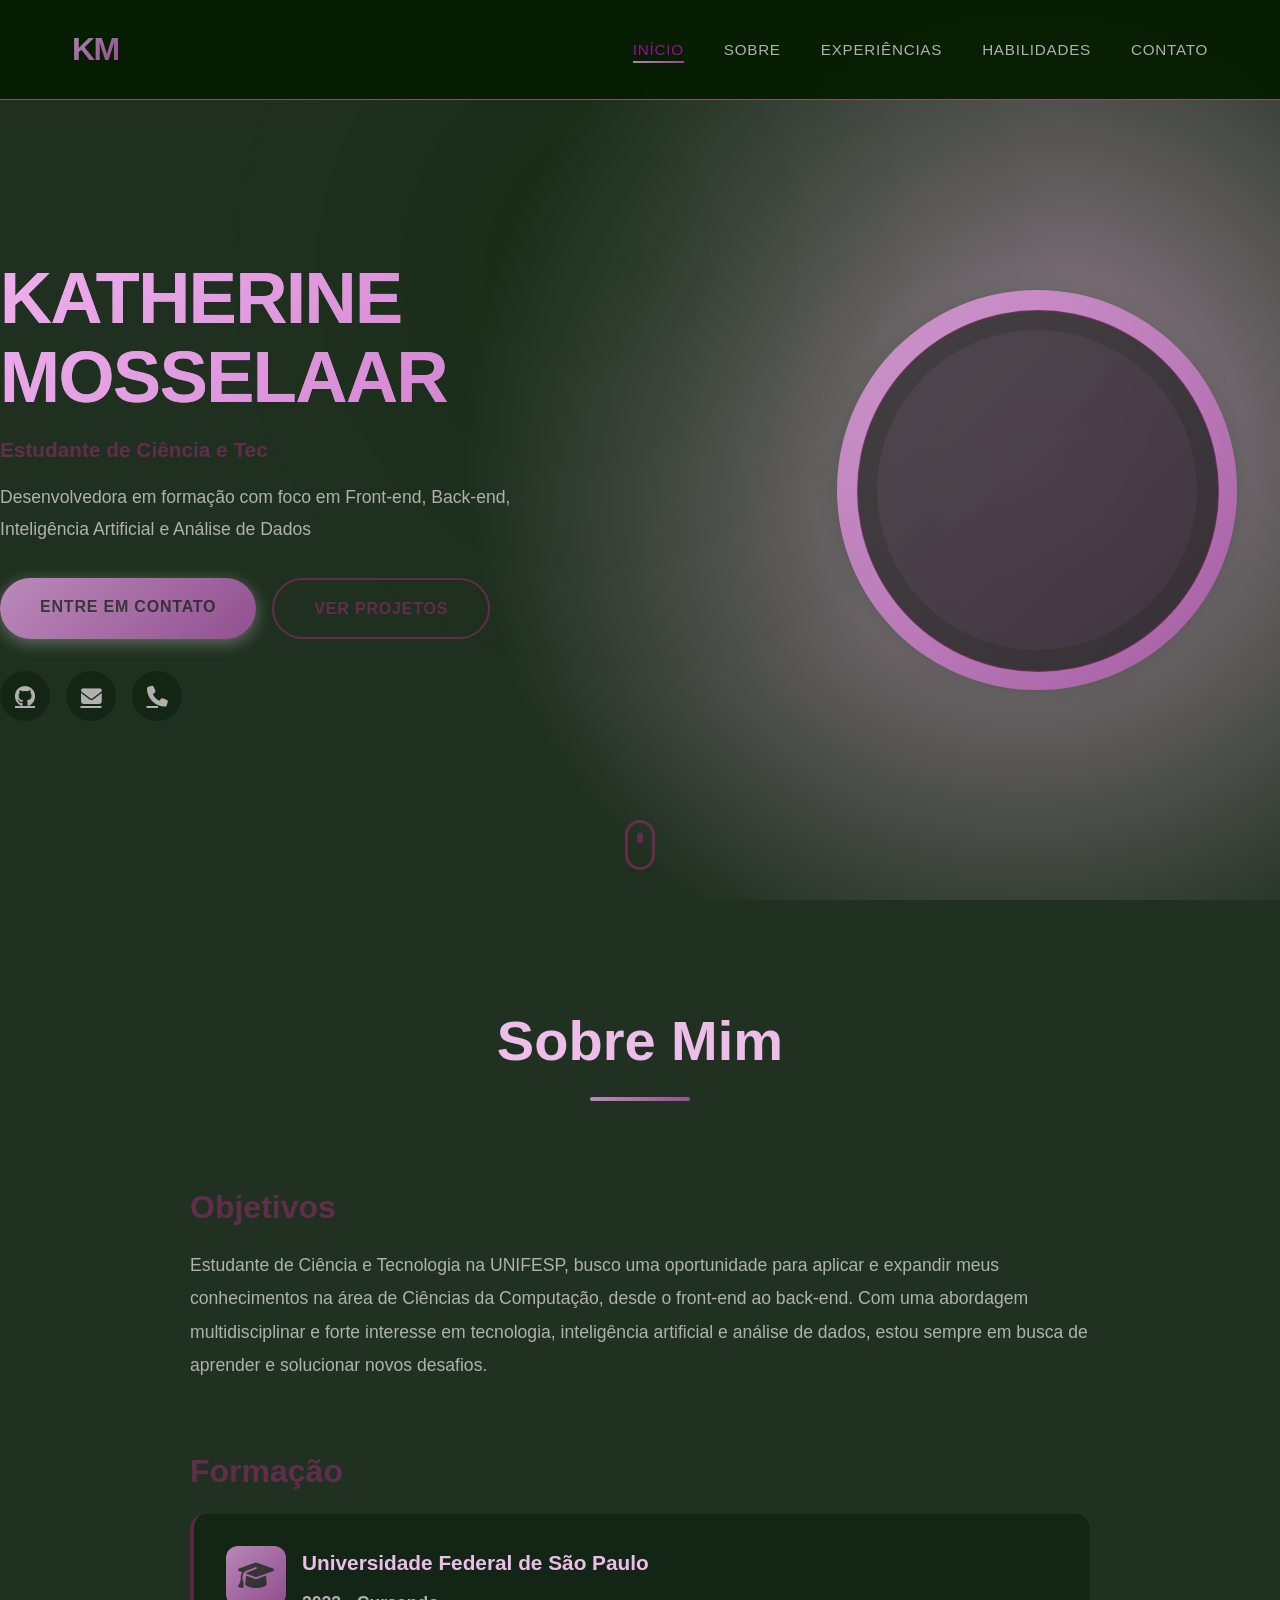
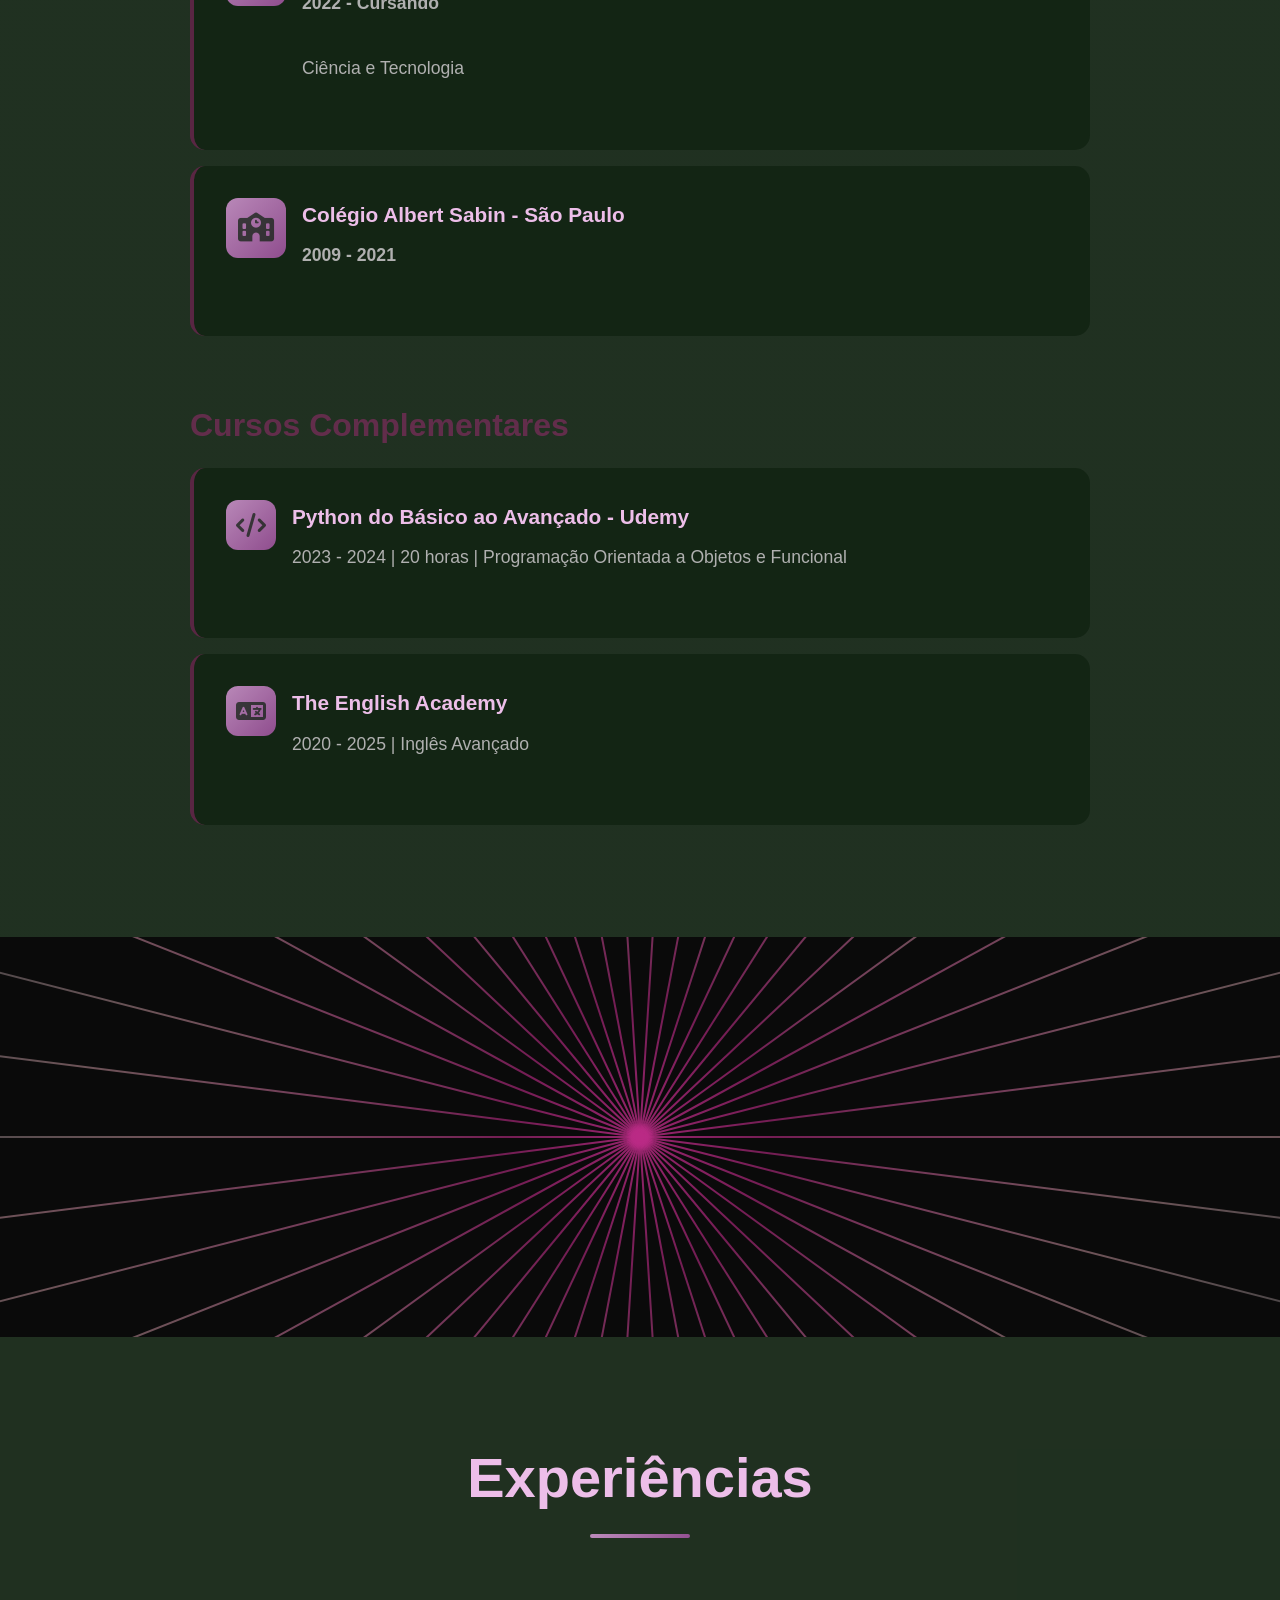
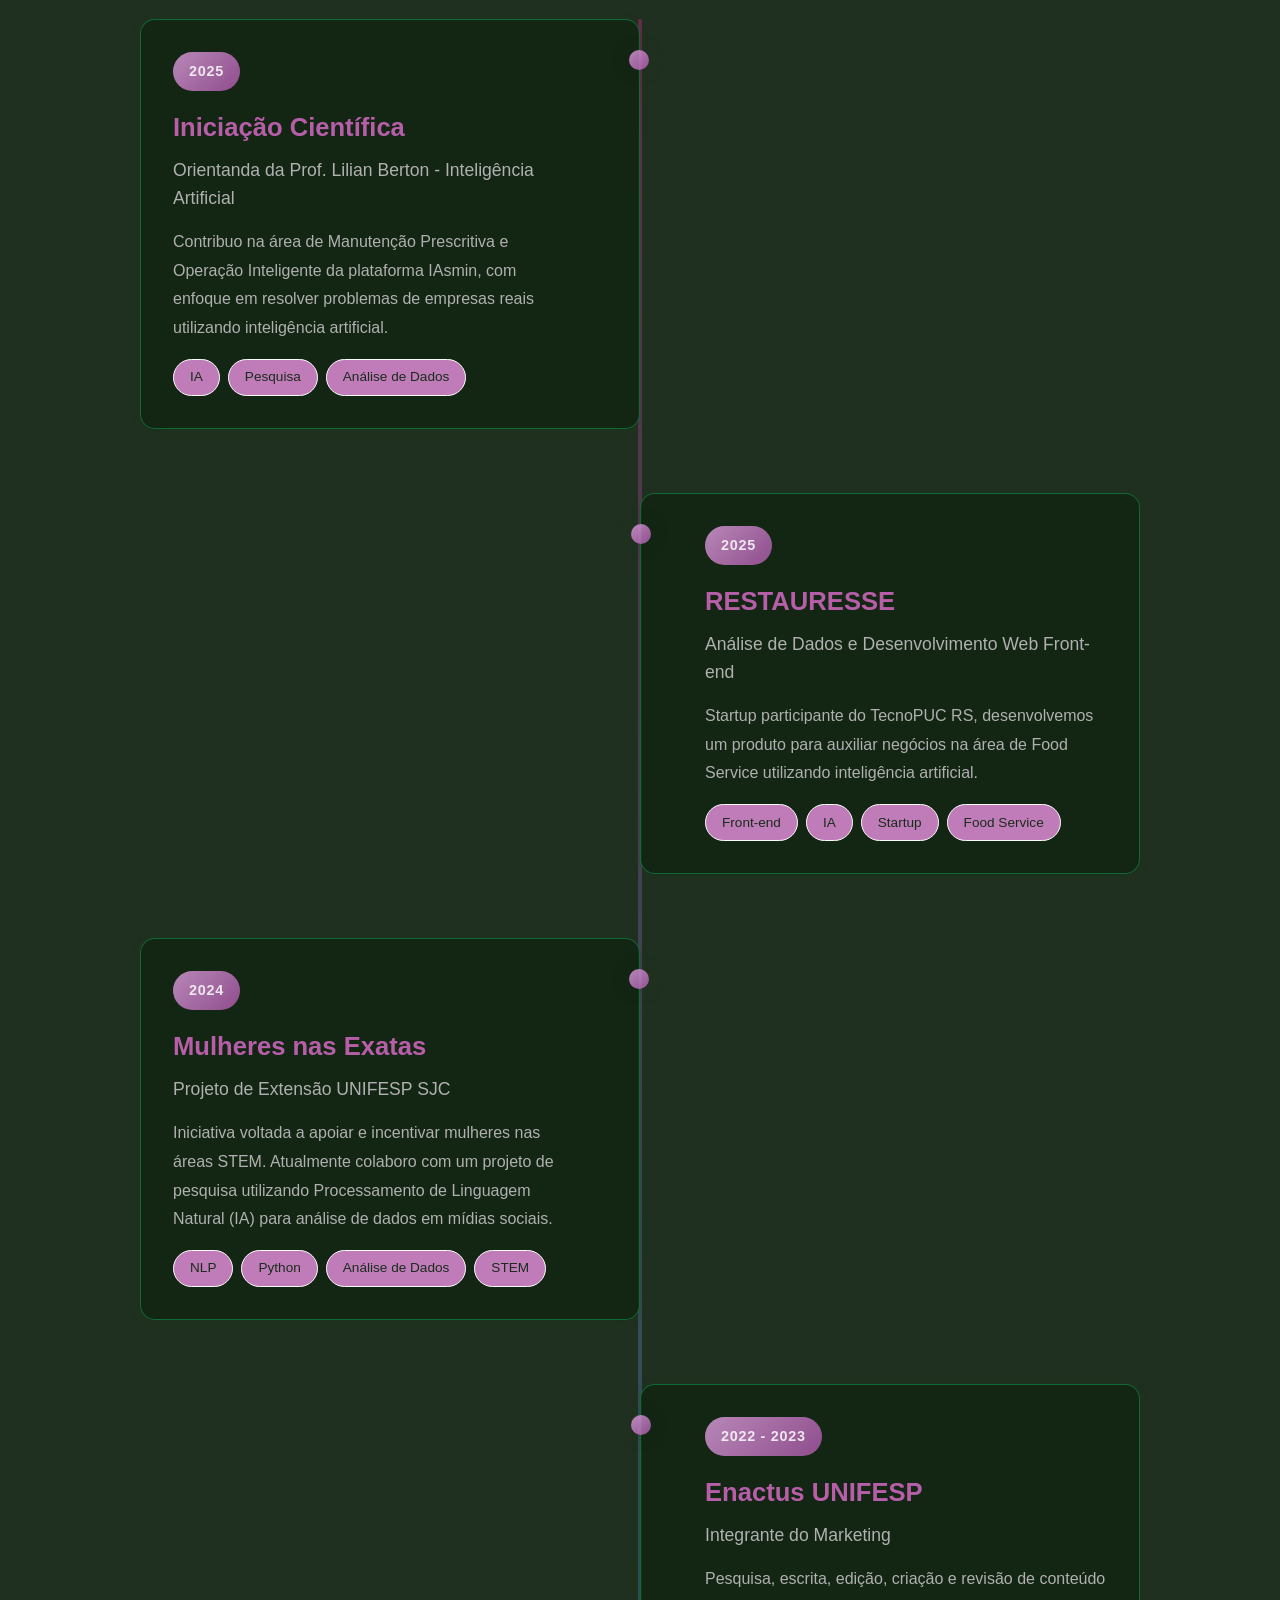
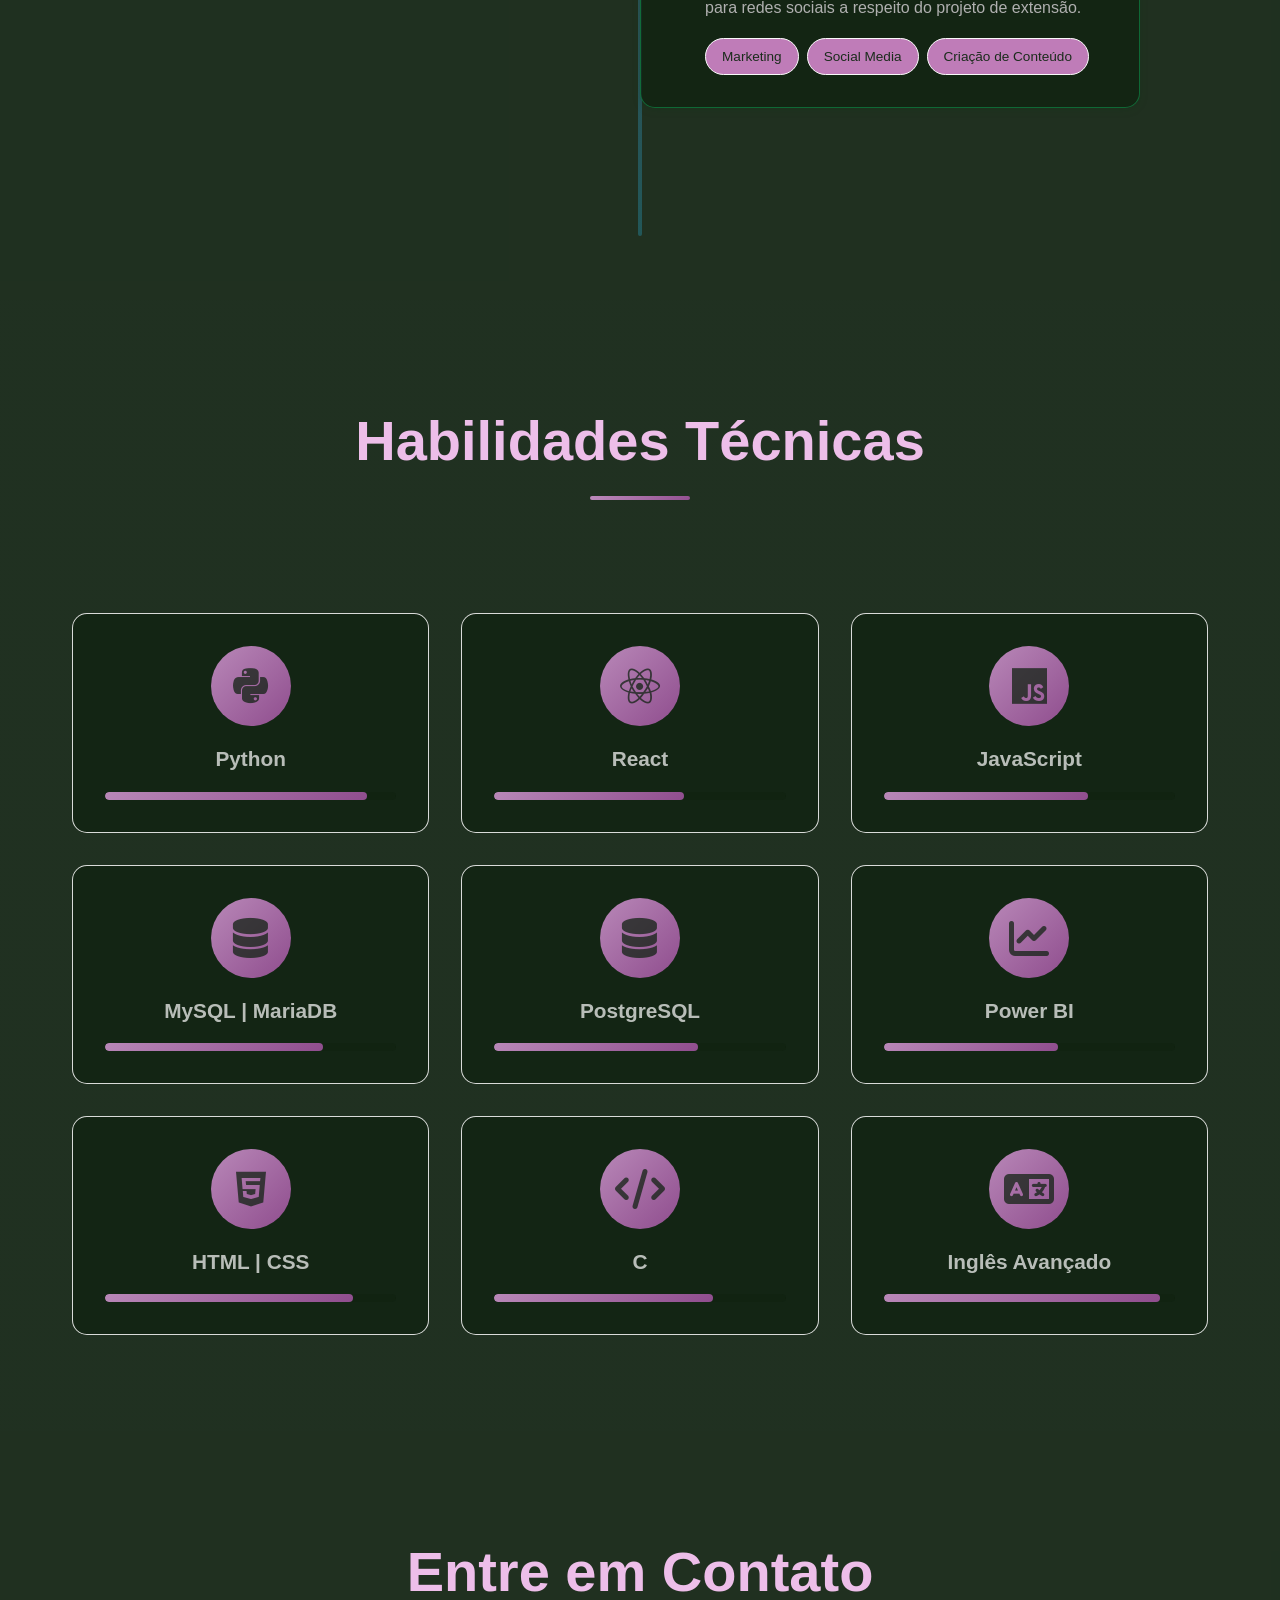
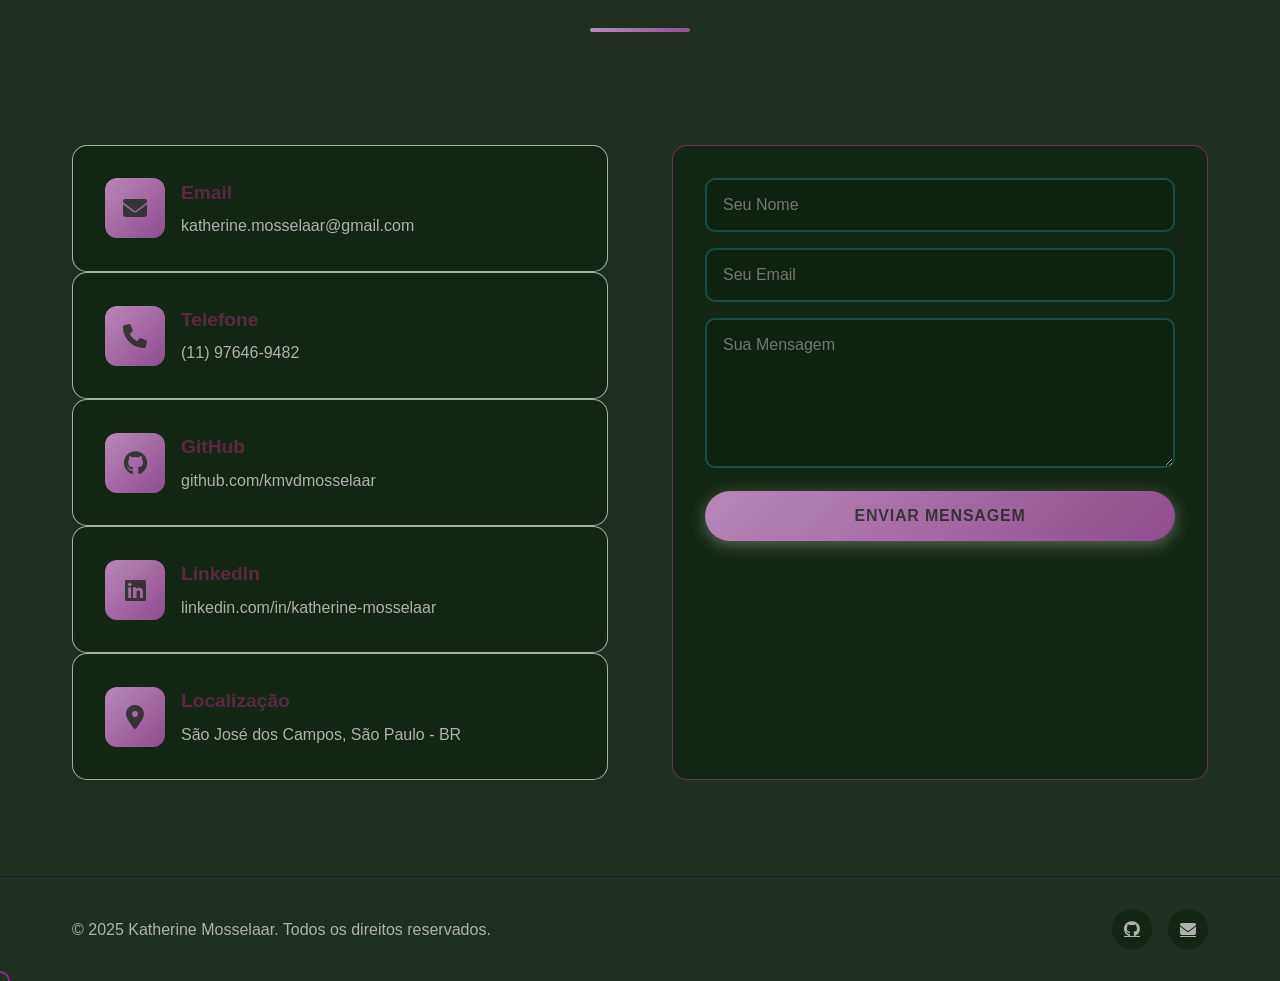
==== commit 5aa9c6df: "Adiciona efeito de ponto de fuga animado Implementa um efeito visual de ponto de fuga com linhas rad" ====
--- a/index.html
+++ b/index.html
@@ -33,7 +33,7 @@
     <section id="home" class="hero">
         <div class="hero-content">
             <div class="hero-text">
-                <h1 class="hero-name">KATHERINE MOSSELAAR</h1>
+                <h1 class="glitch" data-text="KATHERINE MOSSELAAR">KATHERINE MOSSELAAR</h1>
                 <p class="subtitle">Estudante de Ciência e Tecnologia | UNIFESP SJC</p>
                 <p class="description">
                     Desenvolvedora em formação com foco em Front-end, Back-end, 
@@ -57,9 +57,7 @@
             </div>
             <div class="hero-image">
                 <div class="profile-circle">
-                    <div class="circle-animation">
-                        <canvas id="circleCanvas"></canvas>
-                    </div>
+                    <div class="circle-animation"></div>
                 </div>
             </div>
         </div>
@@ -128,6 +126,11 @@
         </div>
     </section>
 
+    <!-- Vanishing Point Effect -->
+    <div class="vanishing-point-container">
+        <canvas id="vanishingPointCanvas"></canvas>
+    </div>
+
     <!-- Experience Section -->
     <section id="experience" class="experience">
         <div class="container">
--- a/style.css
+++ b/style.css
@@ -215,12 +215,57 @@
     letter-spacing: -0.02em;
 }
 
-.hero-name {
+.glitch {
+    position: relative;
+    display: inline-block;
+    animation: glitchText 5s infinite;
+}
+
+@keyframes glitchText {
+    0%, 90%, 100% { transform: translate(0); }
+    91% { transform: translate(-2px, 2px); }
+    92% { transform: translate(2px, -2px); }
+    93% { transform: translate(-2px, 2px); }
+}
+
+.glitch::before,
+.glitch::after {
+    content: attr(data-text);
+    position: absolute;
+    top: 0;
+    left: 0;
+    width: 100%;
+    height: 100%;
+}
+
+.glitch::before {
+    animation: glitchBefore 3s infinite;
+    clip-path: polygon(0 0, 100% 0, 100% 45%, 0 45%);
     background: var(--gradient-primary);
     -webkit-background-clip: text;
     -webkit-text-fill-color: transparent;
     background-clip: text;
-    animation: fadeInUp 1s ease both;
+}
+
+.glitch::after {
+    animation: glitchAfter 3s infinite;
+    clip-path: polygon(0 55%, 100% 55%, 100% 100%, 0 100%);
+    background: var(--gradient-primary);
+    -webkit-background-clip: text;
+    -webkit-text-fill-color: transparent;
+    background-clip: text;
+}
+
+@keyframes glitchBefore {
+    0%, 94%, 100% { transform: translate(0); }
+    95% { transform: translate(-3px, 0); }
+    96% { transform: translate(3px, 0); }
+}
+
+@keyframes glitchAfter {
+    0%, 94%, 100% { transform: translate(0); }
+    95% { transform: translate(3px, 0); }
+    96% { transform: translate(-3px, 0); }
 }
 
 .subtitle {
@@ -370,16 +415,6 @@
     animation: rotateCircle 20s linear infinite, pulse 4s ease-in-out infinite;
     position: relative;
     box-shadow: var(--shadow-glow);
-    overflow: hidden;
-}
-
-#circleCanvas {
-    position: absolute;
-    top: 0;
-    left: 0;
-    width: 100%;
-    height: 100%;
-    border-radius: 100%;
 }
 
 .circle-animation::before,
@@ -570,6 +605,26 @@
 .education-details p,
 .course-item p {
     color: var(--text-secondary);
+}
+
+/* ============================================
+   VANISHING POINT EFFECT
+   ============================================ */
+.vanishing-point-container {
+    width: 100%;
+    height: 400px;
+    position: relative;
+    overflow: hidden;
+    background: var(--bg-darker);
+    display: flex;
+    align-items: center;
+    justify-content: center;
+}
+
+#vanishingPointCanvas {
+    width: 100%;
+    height: 100%;
+    display: block;
 }
 
 /* ============================================
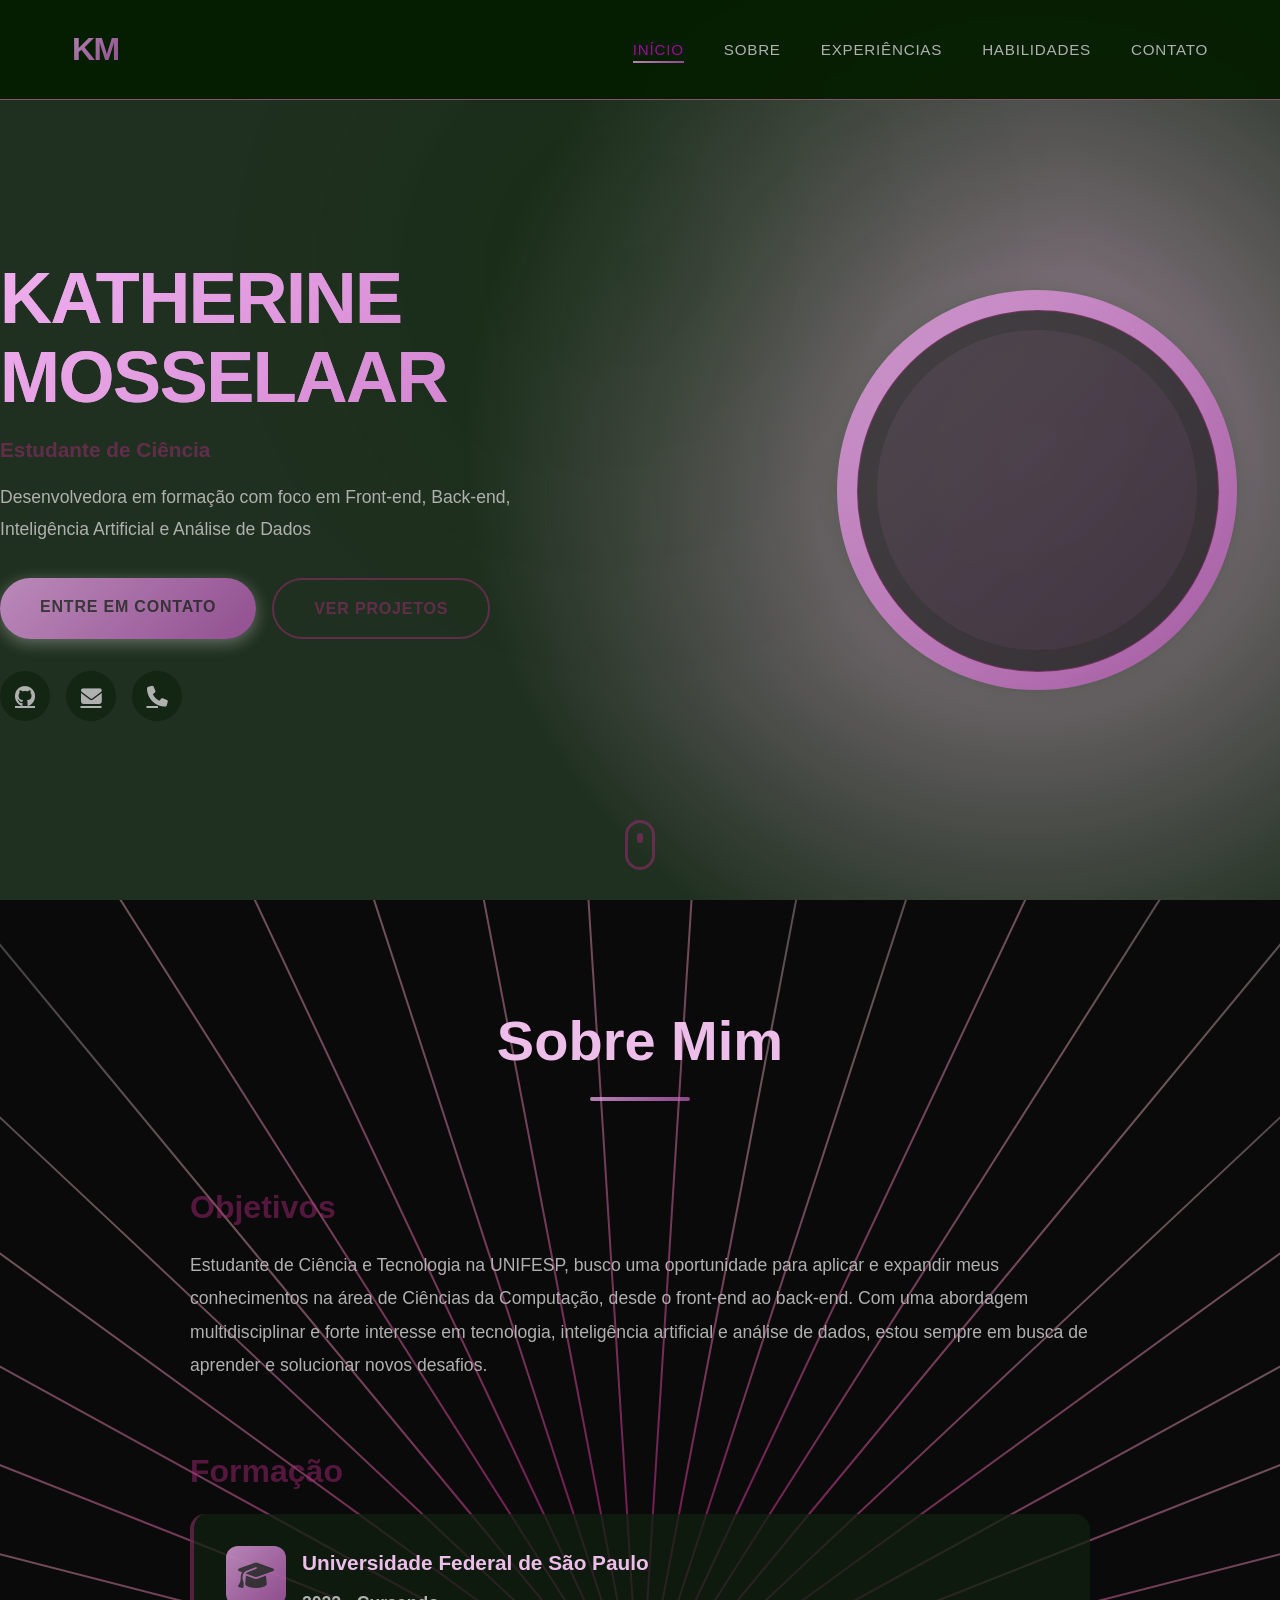
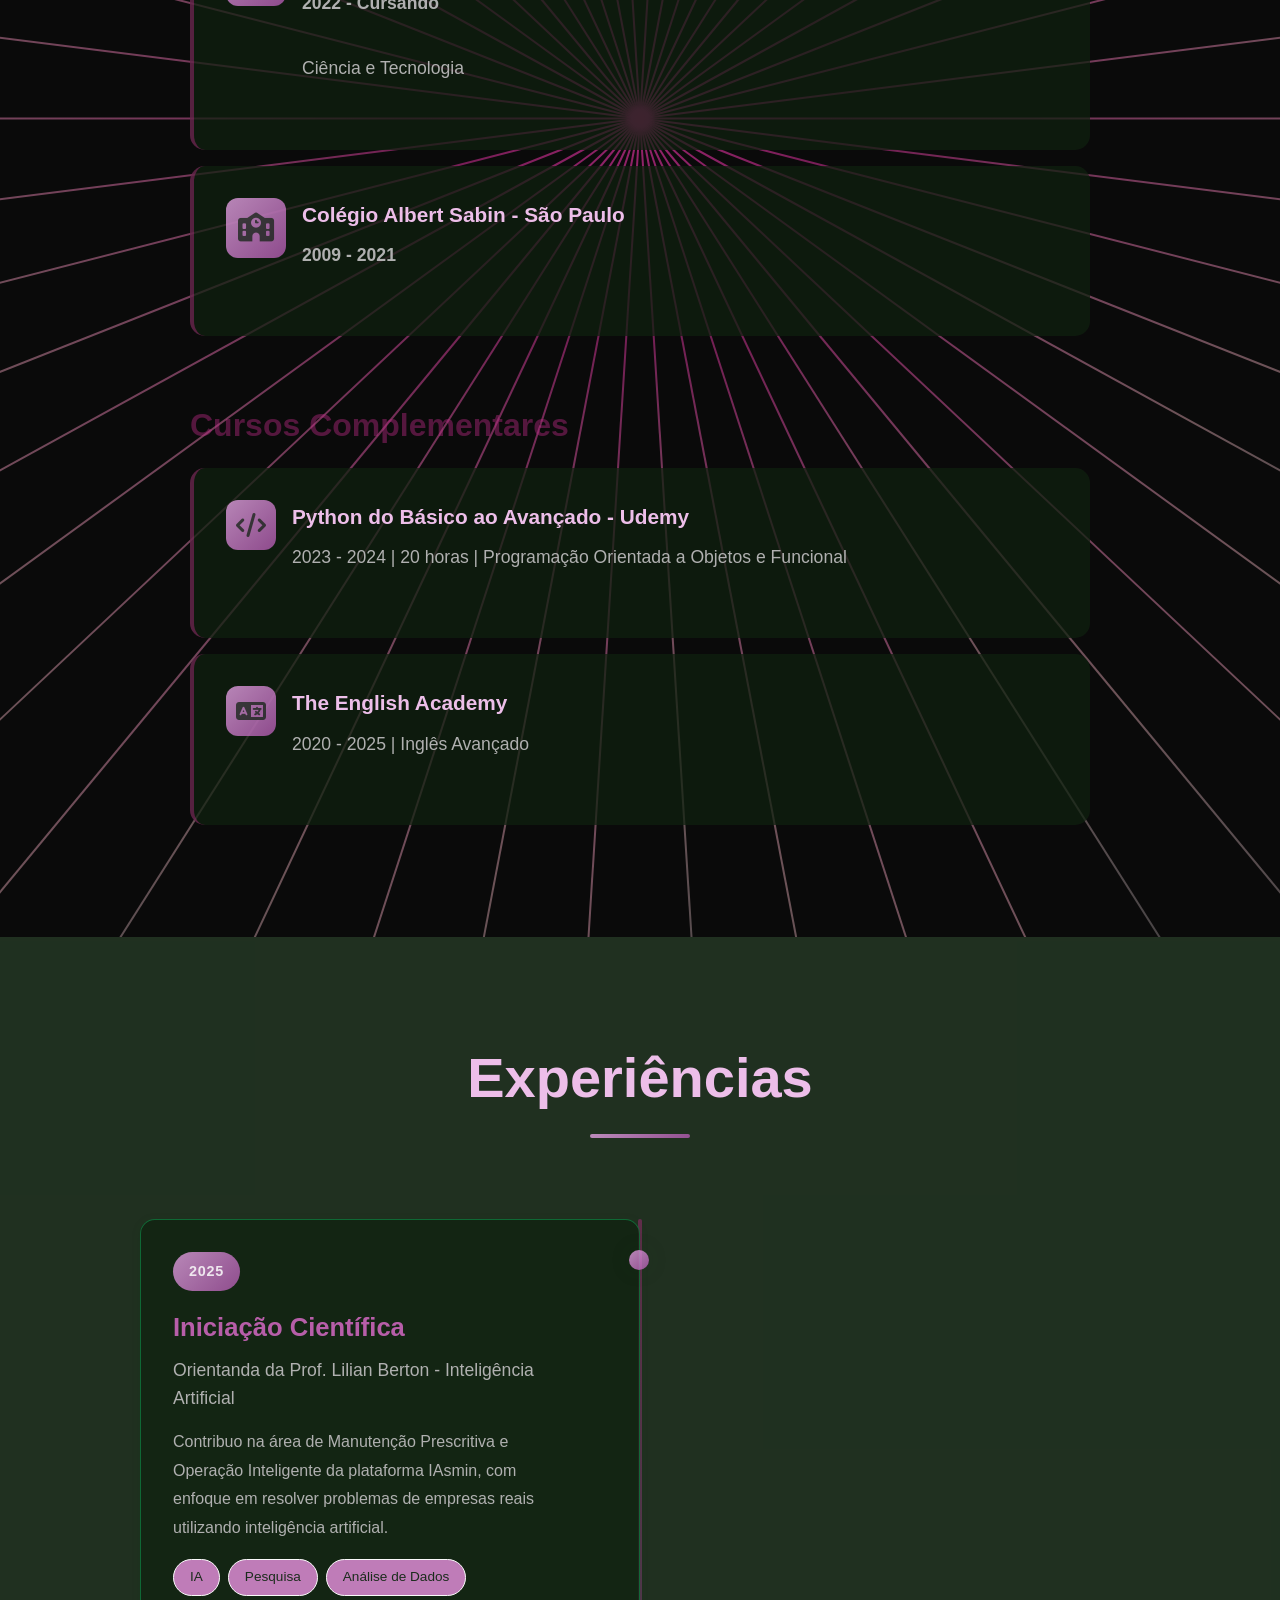
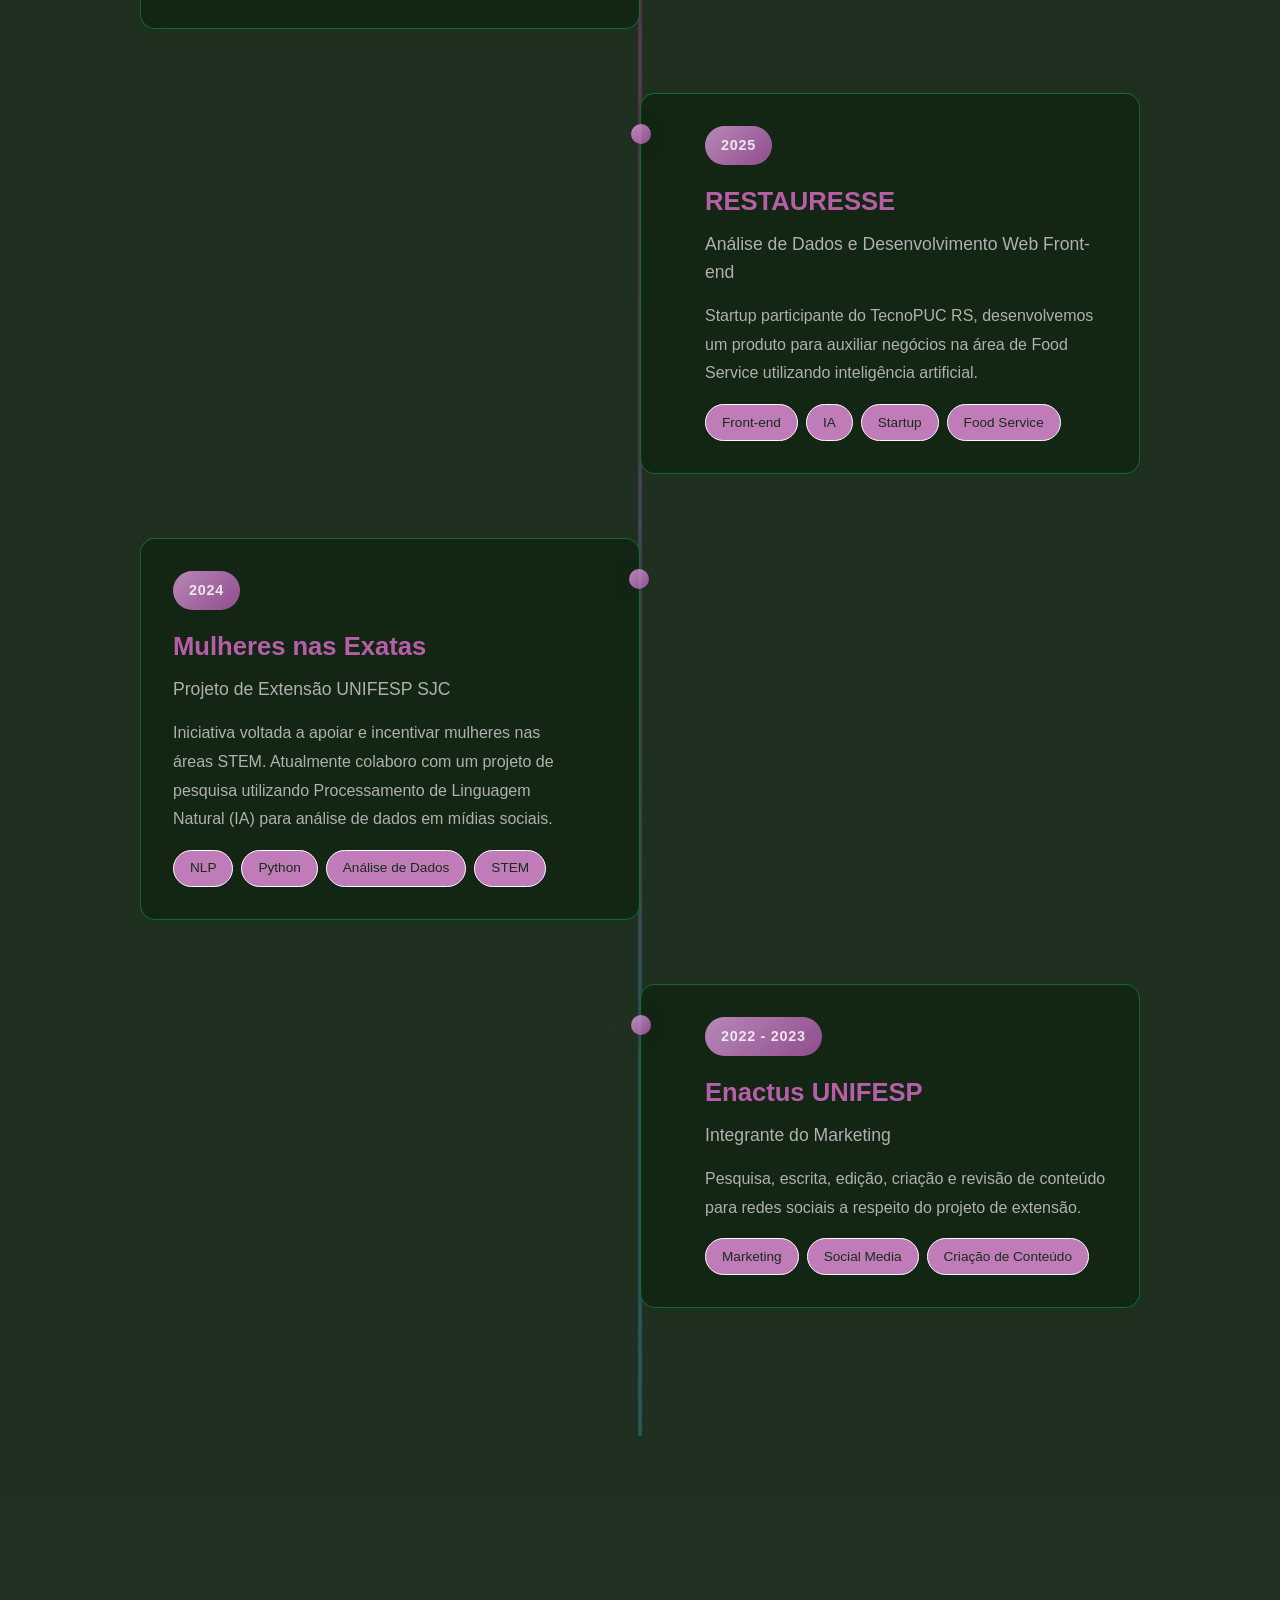
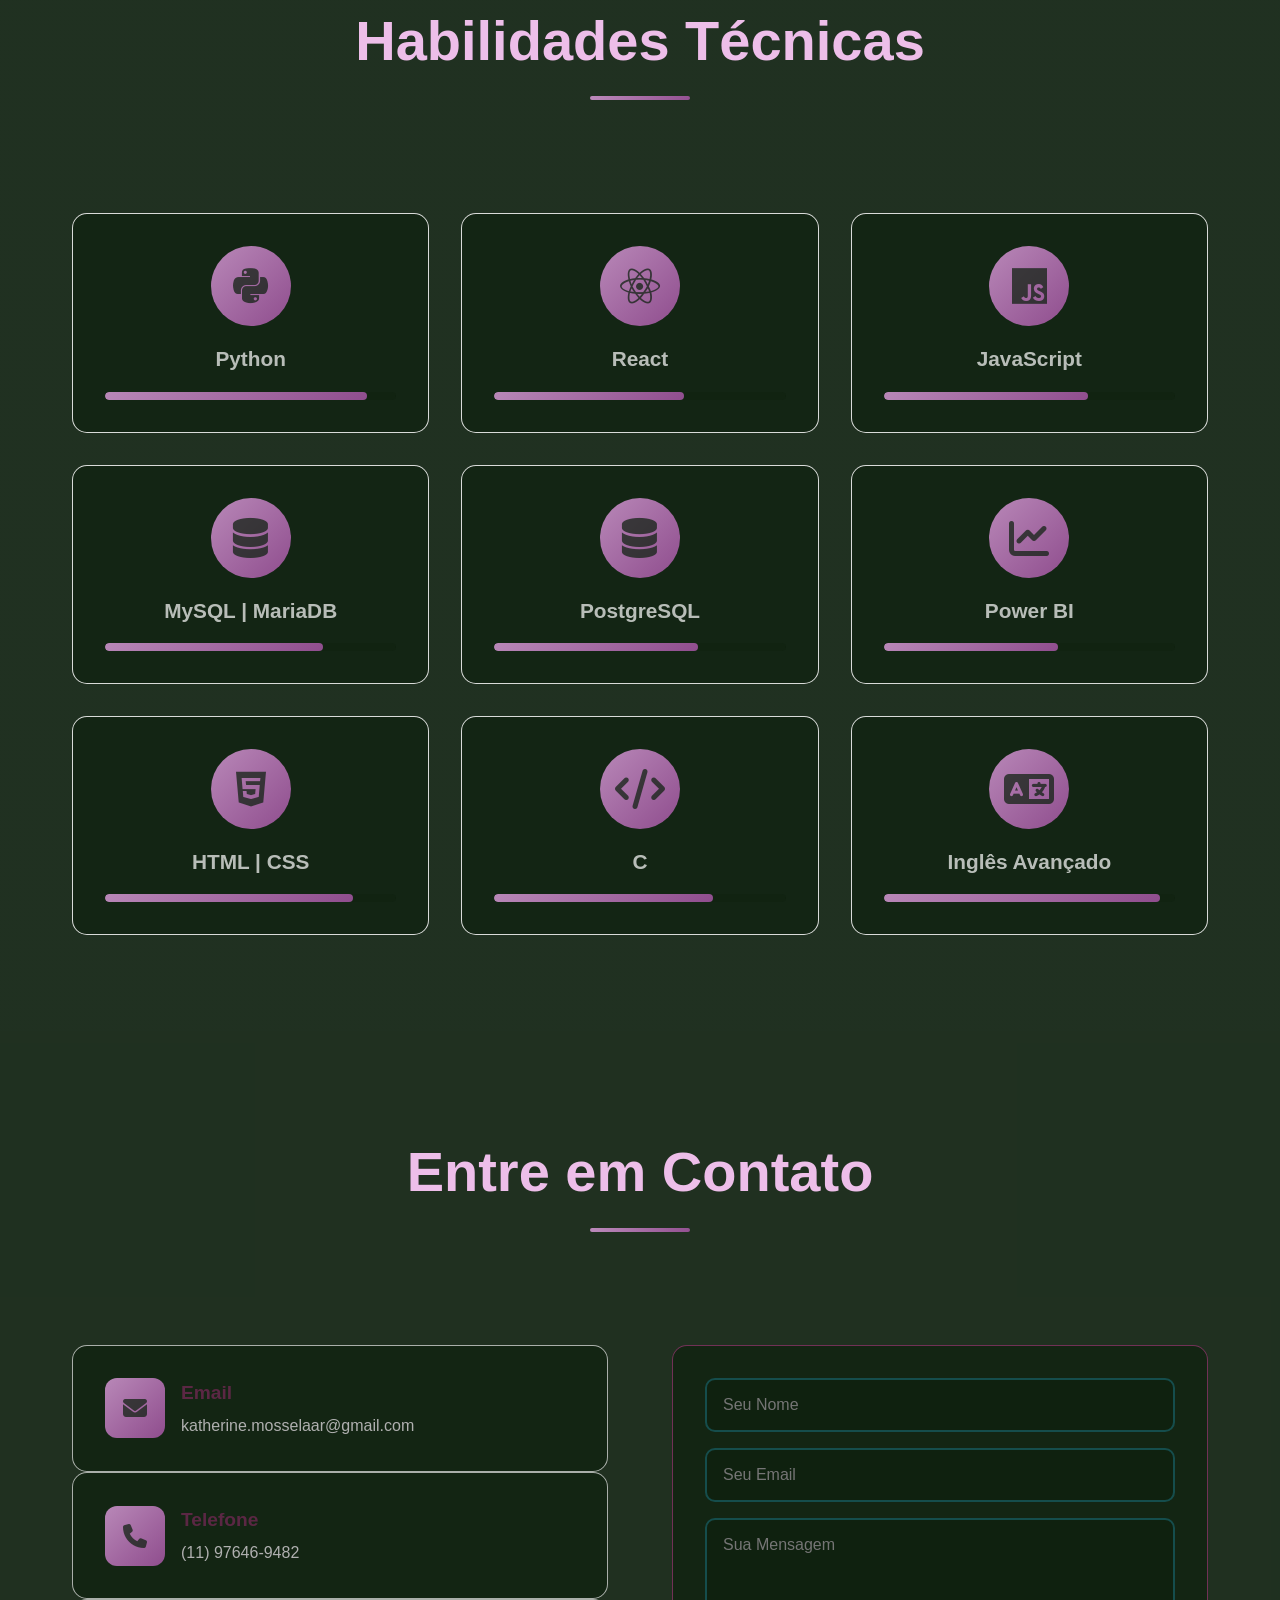
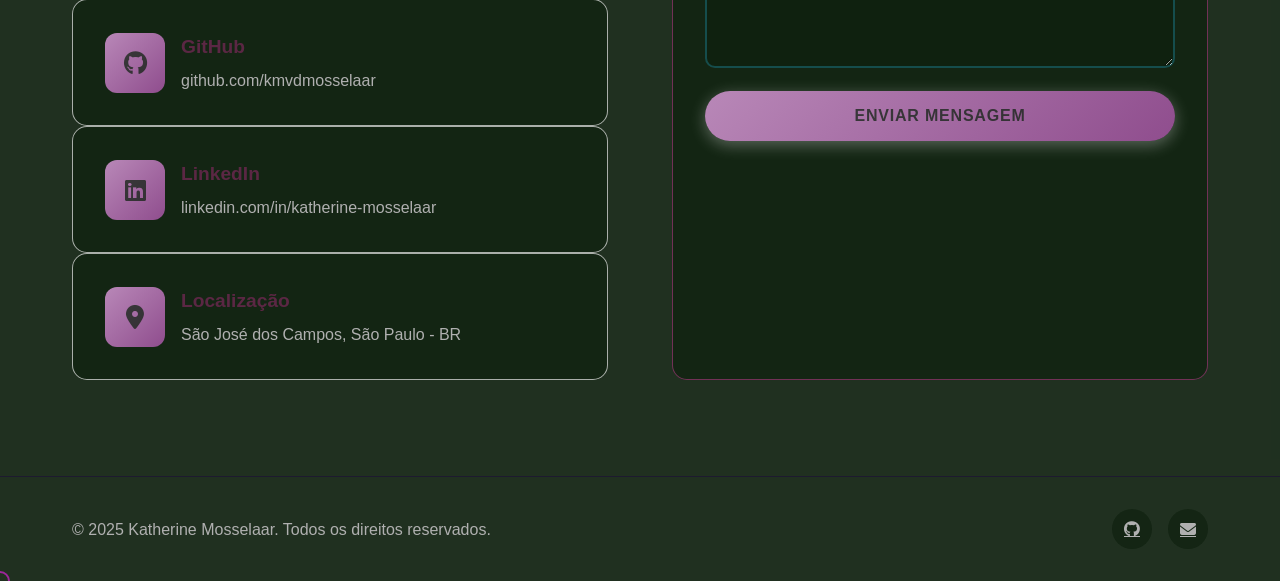
==== commit a145d38d: "Move efeito de ponto de fuga para seção About Ajusta o canvas para cobrir toda a seção "Sobre Mim" e" ====
--- a/index.html
+++ b/index.html
@@ -68,6 +68,9 @@
 
     <!-- About Section -->
     <section id="about" class="about">
+        <!-- Vanishing Point Effect -->
+        <canvas id="vanishingPointCanvas"></canvas>
+
         <div class="container">
             <h2 class="section-title">Sobre Mim</h2>
             <div class="about-content">
@@ -126,11 +129,6 @@
         </div>
     </section>
 
-    <!-- Vanishing Point Effect -->
-    <div class="vanishing-point-container">
-        <canvas id="vanishingPointCanvas"></canvas>
-    </div>
-
     <!-- Experience Section -->
     <section id="experience" class="experience">
         <div class="container">
--- a/style.css
+++ b/style.css
@@ -500,6 +500,12 @@
     padding: var(--spacing-xl) 0;
     background: var(--gradient-dark);
     position: relative;
+    overflow: hidden; /* Contém o canvas dentro da seção */
+}
+
+.about .container {
+    position: relative;
+    z-index: 10; /* Conteúdo acima do canvas */
 }
 
 .section-title {
@@ -610,21 +616,15 @@
 /* ============================================
    VANISHING POINT EFFECT
    ============================================ */
-.vanishing-point-container {
-    width: 100%;
-    height: 400px;
-    position: relative;
-    overflow: hidden;
-    background: var(--bg-darker);
-    display: flex;
-    align-items: center;
-    justify-content: center;
-}
-
 #vanishingPointCanvas {
+    position: absolute;
+    top: 0;
+    left: 0;
     width: 100%;
     height: 100%;
     display: block;
+    z-index: 1;
+    pointer-events: none; /* Permite clicar no conteúdo sobre o canvas */
 }
 
 /* ============================================
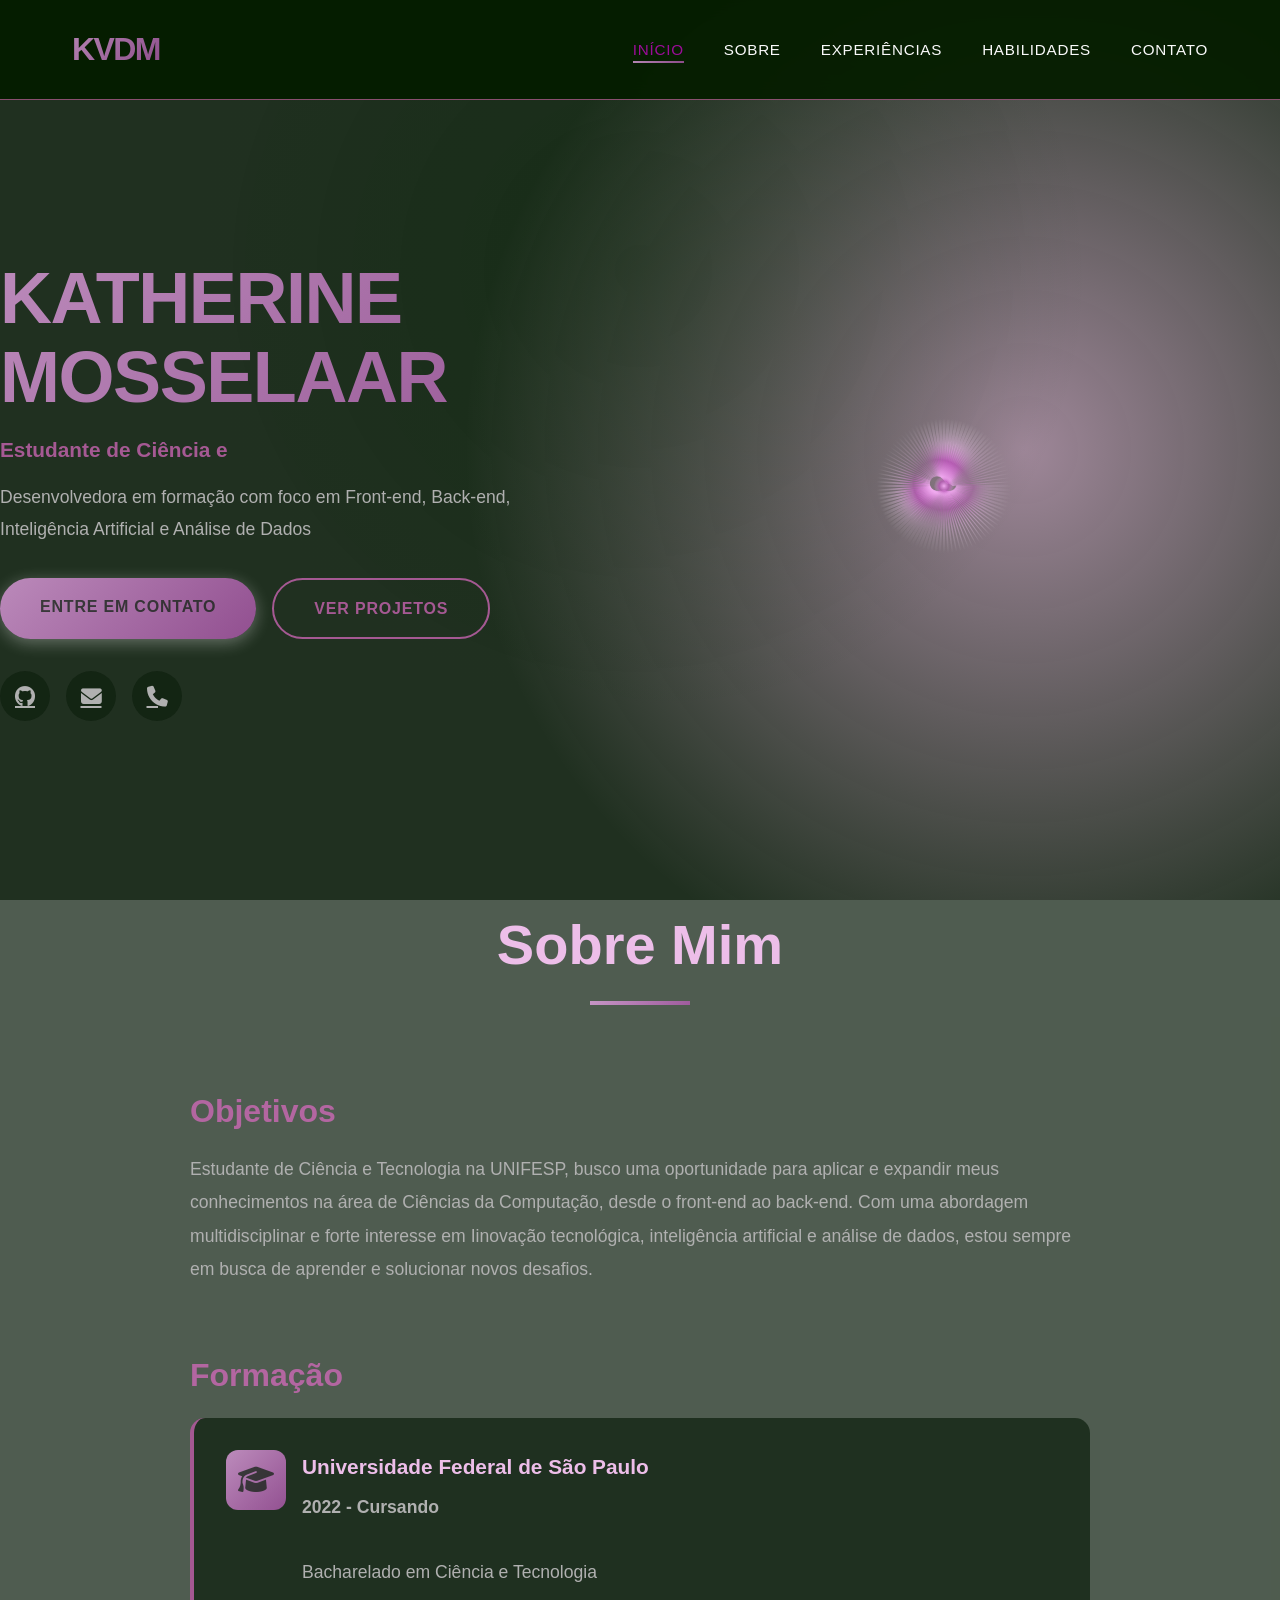
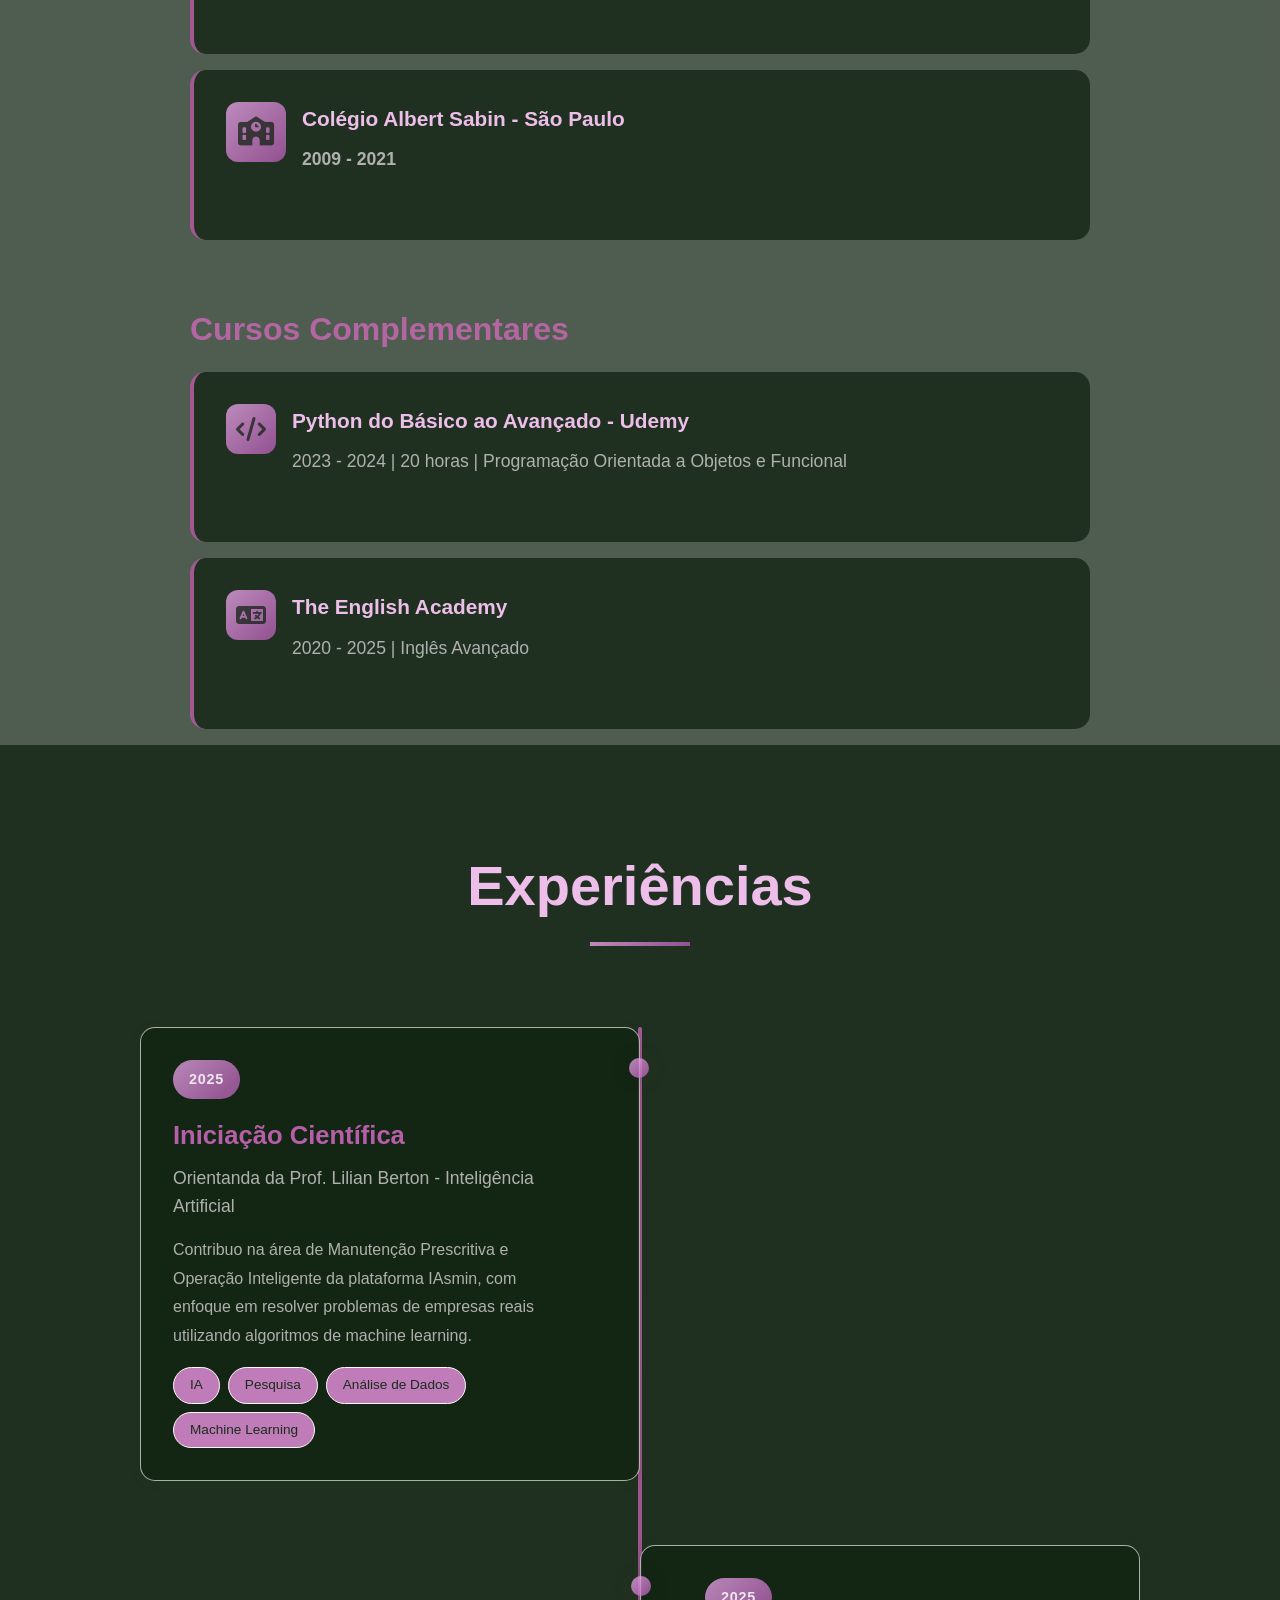
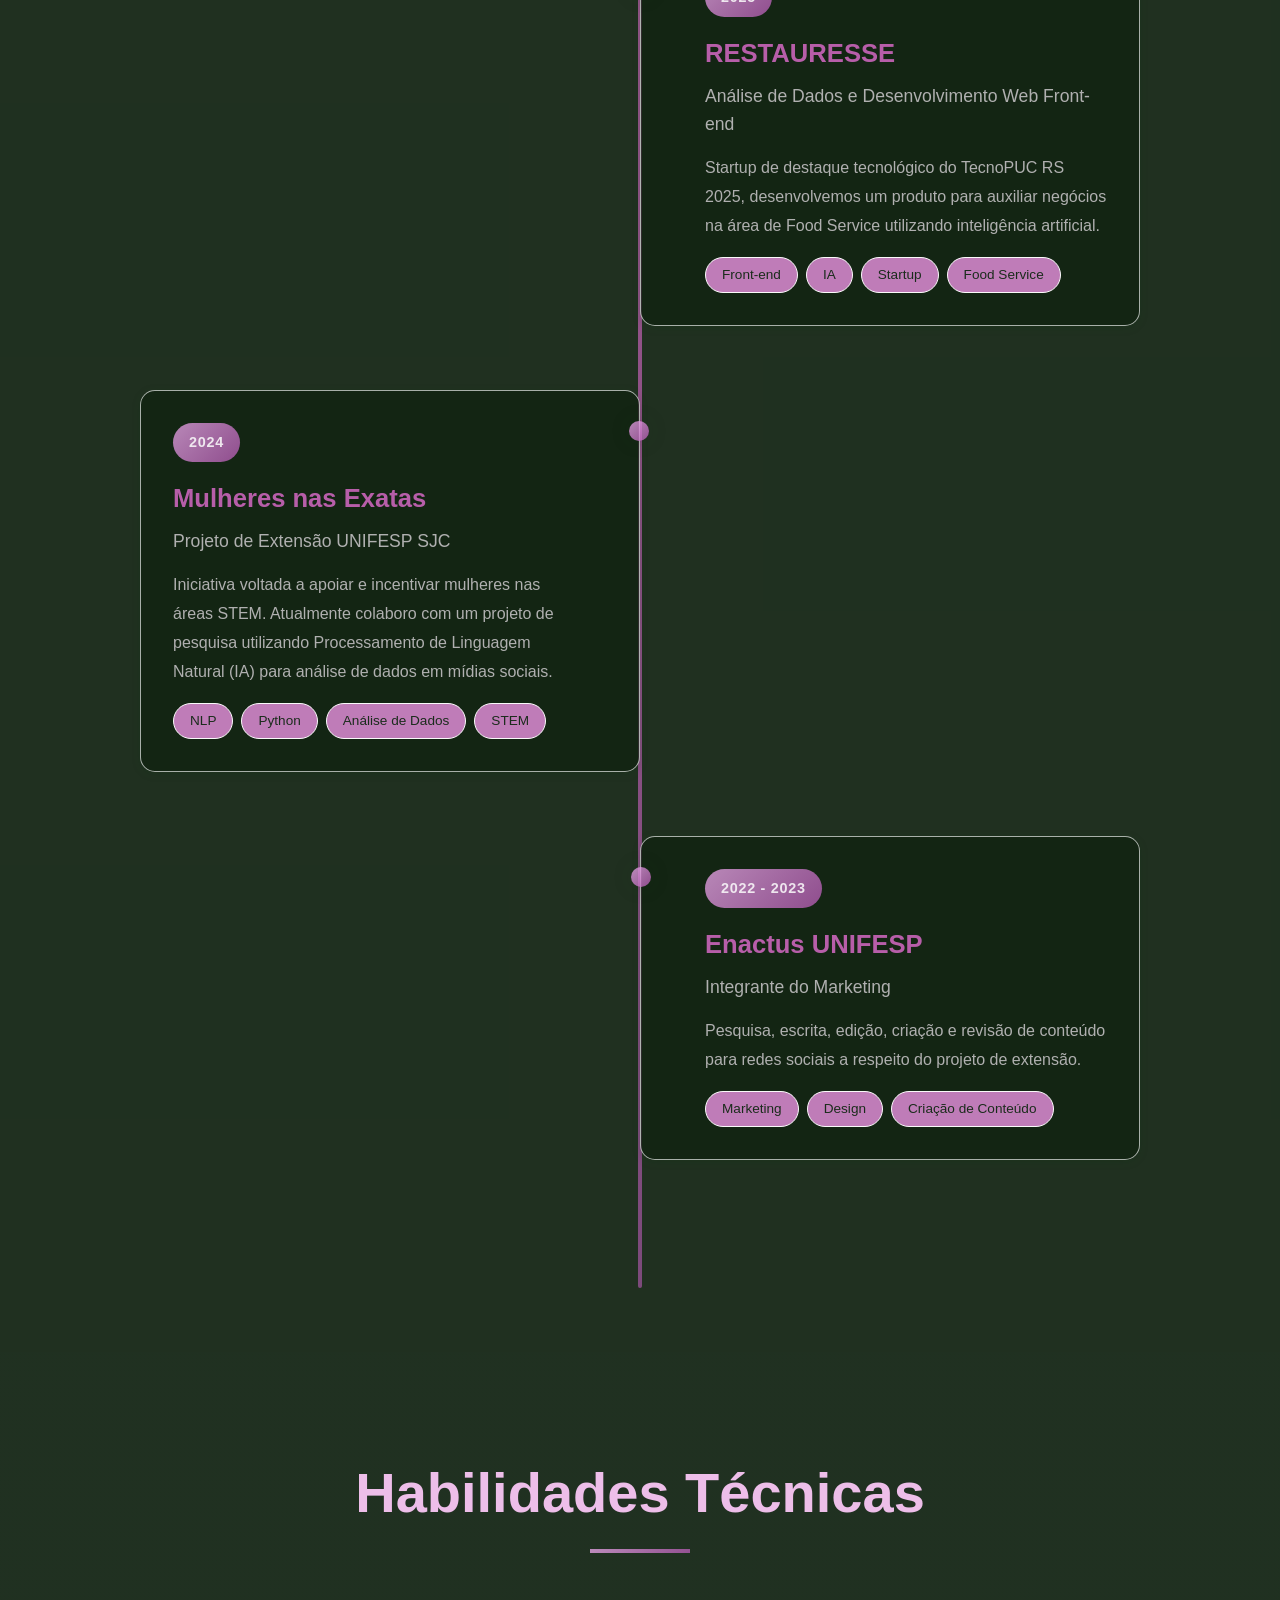
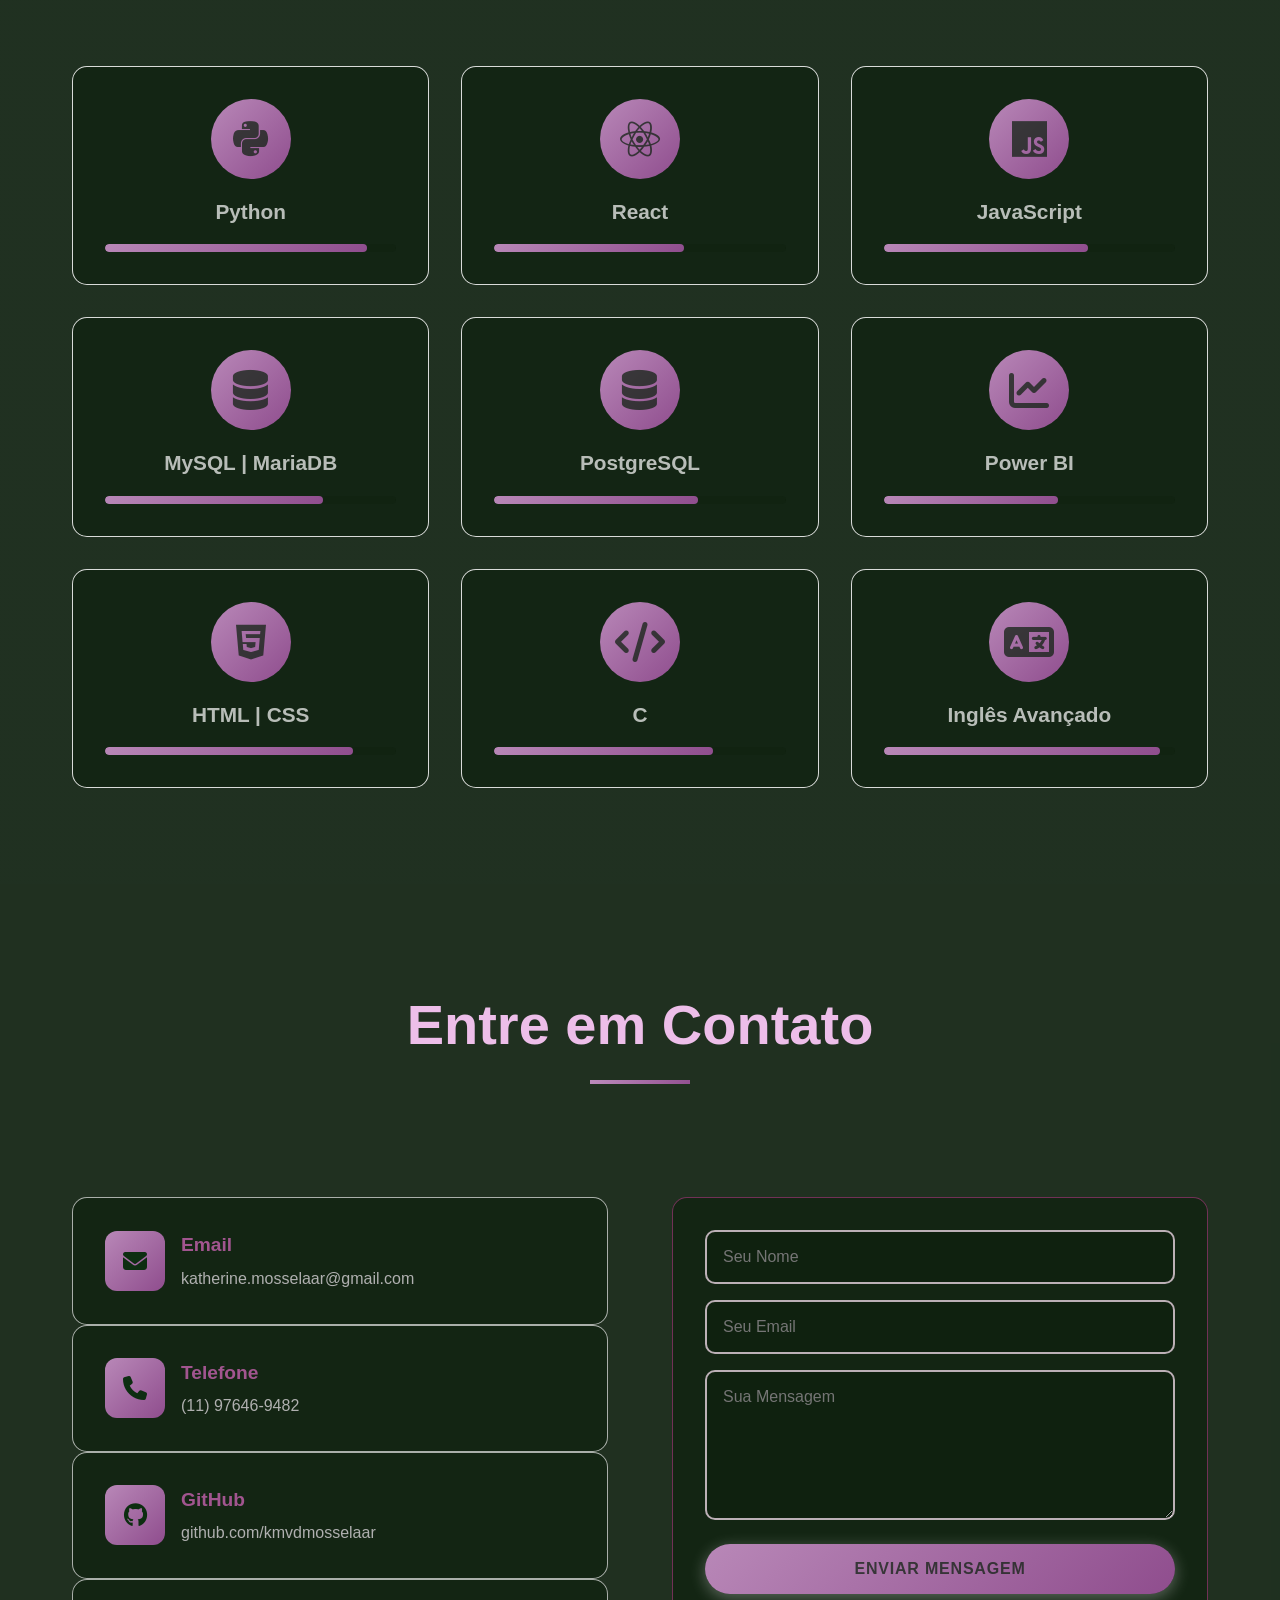
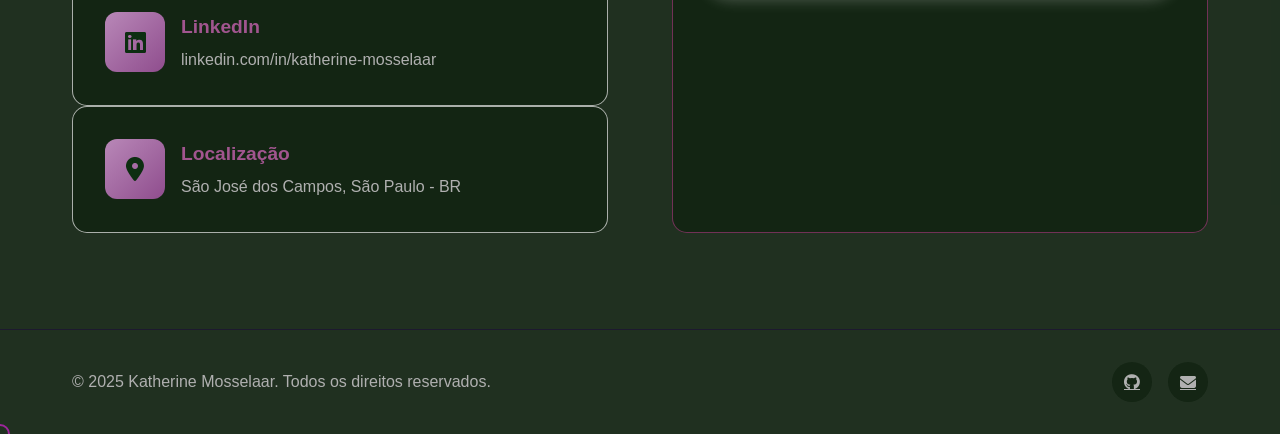
==== commit 14432b4e: "Add files via upload" ====
--- a/index.html
+++ b/index.html
@@ -12,7 +12,7 @@
     <nav class="navbar">
         <div class="container">
             <div class="logo">
-                <h2>KM</h2>
+                <h2>KVDM</h2>
             </div>
             <ul class="nav-links">
                 <li><a href="#home">Início</a></li>
@@ -33,7 +33,7 @@
     <section id="home" class="hero">
         <div class="hero-content">
             <div class="hero-text">
-                <h1 class="glitch" data-text="KATHERINE MOSSELAAR">KATHERINE MOSSELAAR</h1>
+                <h1 class="hero-name">KATHERINE MOSSELAAR</h1>
                 <p class="subtitle">Estudante de Ciência e Tecnologia | UNIFESP SJC</p>
                 <p class="description">
                     Desenvolvedora em formação com foco em Front-end, Back-end, 
@@ -57,7 +57,9 @@
             </div>
             <div class="hero-image">
                 <div class="profile-circle">
-                    <div class="circle-animation"></div>
+                    <div class="circle-animation">
+                        <canvas id="circleCanvas"></canvas>
+                    </div>
                 </div>
             </div>
         </div>
@@ -68,9 +70,6 @@
 
     <!-- About Section -->
     <section id="about" class="about">
-        <!-- Vanishing Point Effect -->
-        <canvas id="vanishingPointCanvas"></canvas>
-
         <div class="container">
             <h2 class="section-title">Sobre Mim</h2>
             <div class="about-content">
@@ -80,7 +79,7 @@
                         Estudante de Ciência e Tecnologia na UNIFESP, busco uma oportunidade para 
                         aplicar e expandir meus conhecimentos na área de Ciências da Computação, desde 
                         o front-end ao back-end. Com uma abordagem multidisciplinar e forte interesse 
-                        em tecnologia, inteligência artificial e análise de dados, estou sempre em busca 
+                        em Iinovação tecnológica, inteligência artificial e análise de dados, estou sempre em busca 
                         de aprender e solucionar novos desafios.
                     </p>
                     
@@ -93,7 +92,7 @@
                             <div class="education-details">
                                 <h4>Universidade Federal de São Paulo</h4>
                                 <p class="period">2022 - Cursando</p>
-                                <p>Ciência e Tecnologia</p>
+                                <p>Bacharelado em Ciência e Tecnologia</p>
                             </div>
                         </div>
                         <div class="education-item">
@@ -142,12 +141,13 @@
                         <p>
                             Contribuo na área de Manutenção Prescritiva e Operação Inteligente da 
                             plataforma IAsmin, com enfoque em resolver problemas de empresas reais 
-                            utilizando inteligência artificial.
+                            utilizando algoritmos de machine learning.
                         </p>
                         <div class="tags">
                             <span class="tag">IA</span>
                             <span class="tag">Pesquisa</span>
                             <span class="tag">Análise de Dados</span>
+                            <span class="tag">Machine Learning</span>
                         </div>
                     </div>
                 </div>
@@ -158,7 +158,7 @@
                         <h3>RESTAURESSE</h3>
                         <h4>Análise de Dados e Desenvolvimento Web Front-end</h4>
                         <p>
-                            Startup participante do TecnoPUC RS, desenvolvemos um produto para auxiliar 
+                            Startup de destaque tecnológico do TecnoPUC RS 2025, desenvolvemos um produto para auxiliar 
                             negócios na área de Food Service utilizando inteligência artificial.
                         </p>
                         <div class="tags">
@@ -200,7 +200,7 @@
                         </p>
                         <div class="tags">
                             <span class="tag">Marketing</span>
-                            <span class="tag">Social Media</span>
+                            <span class="tag">Design</span>
                             <span class="tag">Criação de Conteúdo</span>
                         </div>
                     </div>
--- a/style.css
+++ b/style.css
@@ -3,8 +3,8 @@
    ============================================ */
 :root {
     /* Cores Principais - Inspirado em BlackLab */
-    --primary-color: rgba(186, 42, 133, 0.429);
-    --secondary-color: rgba(42, 202, 255, 0.256);
+    --primary-color: rgba(222, 107, 197, 0.701);
+    --secondary-color: rgba(36, 182, 60, 0.256);
     --accent-color: rgba(185, 91, 183, 0.605);
 
     /* Cores de Background */
@@ -111,7 +111,7 @@
 
 .logo h2:hover {
     transform: scale(1.05);
-    filter: drop-shadow(0 0 10px rgba(215, 68, 183, 0.406));
+    filter: drop-shadow(0 0 10px rgba(247, 171, 231, 0.505));
 }
 
 .nav-links {
@@ -121,7 +121,7 @@
 }
 
 .nav-links a {
-    color: var(--text-secondary);
+    color: rgb(250, 250, 250);
     text-decoration: none;
     font-weight: 500;
     font-size: 0.95rem;
@@ -215,57 +215,13 @@
     letter-spacing: -0.02em;
 }
 
-.glitch {
-    position: relative;
-    display: inline-block;
-    animation: glitchText 5s infinite;
-}
-
-@keyframes glitchText {
-    0%, 90%, 100% { transform: translate(0); }
-    91% { transform: translate(-2px, 2px); }
-    92% { transform: translate(2px, -2px); }
-    93% { transform: translate(-2px, 2px); }
-}
-
-.glitch::before,
-.glitch::after {
-    content: attr(data-text);
-    position: absolute;
-    top: 0;
-    left: 0;
-    width: 100%;
-    height: 100%;
-}
-
-.glitch::before {
-    animation: glitchBefore 3s infinite;
-    clip-path: polygon(0 0, 100% 0, 100% 45%, 0 45%);
-    background: var(--gradient-primary);
+.hero-name {
+    background: var(--gradient-primary);
+    border-start-end-radius: rgba(255, 255, 255, 0.836);
     -webkit-background-clip: text;
     -webkit-text-fill-color: transparent;
     background-clip: text;
-}
-
-.glitch::after {
-    animation: glitchAfter 3s infinite;
-    clip-path: polygon(0 55%, 100% 55%, 100% 100%, 0 100%);
-    background: var(--gradient-primary);
-    -webkit-background-clip: text;
-    -webkit-text-fill-color: transparent;
-    background-clip: text;
-}
-
-@keyframes glitchBefore {
-    0%, 94%, 100% { transform: translate(0); }
-    95% { transform: translate(-3px, 0); }
-    96% { transform: translate(3px, 0); }
-}
-
-@keyframes glitchAfter {
-    0%, 94%, 100% { transform: translate(0); }
-    95% { transform: translate(3px, 0); }
-    96% { transform: translate(-3px, 0); }
+    animation: fadeInUp 1s ease both;
 }
 
 .subtitle {
@@ -327,7 +283,7 @@
     width: 0;
     height: 0;
     border-radius: 50%;
-    background: rgba(5, 72, 27, 0.427);
+    background: rgba(190, 76, 173, 0.594);
     transform: translate(-50%, -50%);
     transition: width 0.6s, height 0.6s;
 }
@@ -390,122 +346,29 @@
     border-color: var(--primary-color);
 }
 
-/* Hero Image */
-.hero-image {
-    display: flex;
-    align-items: center;
-    justify-content: center;
-    animation: fadeInUp 1s ease 0.5s both;
-}
-
-.profile-circle {
-    width: 400px;
-    height: 400px;
-    position: relative;
-    display: flex;
-    align-items: center;
-    justify-content: center;
-}
-
-.circle-animation {
+/* ============================================
+   VANISHING POINT EFFECT
+   ============================================ */
+#vanishingPointCanvas {
+    position: absolute;    /* Cobre toda a seção */
+    top: 0;
+    left: 0;
     width: 100%;
     height: 100%;
-    border-radius: 100%;
-    background: var(--gradient-primary);
-    animation: rotateCircle 20s linear infinite, pulse 4s ease-in-out infinite;
-    position: relative;
-    box-shadow: var(--shadow-glow);
-}
-
-.circle-animation::before,
-.circle-animation::after {
-    content: '';
-    position: absolute;
-    border-radius: 100%;
-}
-
-.circle-animation::before {
-    width: 90%;
-    height: 90%;
-    top: 5%;
-    left: 5%;
-    background: var(--bg-darker);
-    border: 1px solid var(--primary-color);
-}
-
-.circle-animation::after {
-    width: 80%;
-    height: 80%;
-    top: 10%;
-    left: 10%;
-    background: var(--gradient-primary);
-    opacity: 0.1;
-    animation: pulse 3s ease-in-out infinite reverse;
-}
-
-@keyframes rotateCircle {
-    from { transform: rotate(0deg); }
-    to { transform: rotate(360deg); }
-}
-
-@keyframes pulse {
-    0%, 100% { transform: scale(1); }
-    50% { transform: scale(1.05); }
-}
-
-/* Scroll Indicator */
-.scroll-indicator {
-    position: absolute;
-    bottom: 30px;
-    left: 50%;
-    transform: translateX(-50%);
-    animation: bounce 2s infinite;
-}
-
-.mouse {
-    width: 30px;
-    height: 50px;
-    border: 3px solid var(--primary-color);
-    border-radius: 20px;
-    position: relative;
-}
-
-.mouse::before {
-    content: '';
-    width: 6px;
-    height: 10px;
-    background: var(--primary-color);
-    position: absolute;
-    top: 10px;
-    left: 50%;
-    transform: translateX(-50%);
-    border-radius: 3px;
-    animation: scroll 2s infinite;
-}
-
-@keyframes scroll {
-    0%, 100% { opacity: 1; transform: translateX(-50%) translateY(0); }
-    50% { opacity: 0; transform: translateX(-50%) translateY(15px); }
-}
-
-@keyframes bounce {
-    0%, 100% { transform: translateX(-50%) translateY(0); }
-    50% { transform: translateX(-50%) translateY(-10px); }
+    z-index: 1;
+    pointer-events: none;  /* Permite interagir com conteúdo */
 }
 
 /* ============================================
    ABOUT SECTION
    ============================================ */
 .about {
-    padding: var(--spacing-xl) 0;
-    background: var(--gradient-dark);
-    position: relative;
-    overflow: hidden; /* Contém o canvas dentro da seção */
+    overflow: hidden;      /* Mantém canvas dentro da seção */
 }
 
 .about .container {
     position: relative;
-    z-index: 10; /* Conteúdo acima do canvas */
+    z-index: 10;          /* Conteúdo visível sobre o canvas */
 }
 
 .section-title {
@@ -527,7 +390,7 @@
     width: 100px;
     height: 4px;
     background: var(--gradient-primary);
-    border-radius: 2px;
+    border-radius: rgb(255, 255, 255) 2px;
 }
 
 .about-content {
@@ -614,20 +477,6 @@
 }
 
 /* ============================================
-   VANISHING POINT EFFECT
-   ============================================ */
-#vanishingPointCanvas {
-    position: absolute;
-    top: 0;
-    left: 0;
-    width: 100%;
-    height: 100%;
-    display: block;
-    z-index: 1;
-    pointer-events: none; /* Permite clicar no conteúdo sobre o canvas */
-}
-
-/* ============================================
    EXPERIENCE SECTION
    ============================================ */
 .experience {
@@ -650,9 +499,10 @@
     transform: translateX(-50%);
     width: 4px;
     height: 100%;
-    background: linear-gradient(to bottom, var(--primary-color), var(--secondary-color));
+    background: linear-gradient(to bottom, var(--primary-color), var(--accent-color));
     border-radius: 2px;
 }
+
 
 .timeline-item {
     margin-bottom: var(--spacing-lg);
@@ -678,7 +528,7 @@
     position: relative;
     box-shadow: var(--shadow-sm);
     transition: all var(--transition-normal);
-    border: 1px solid rgba(15, 135, 69, 0.701);
+    border: 1px solid rgba(232, 237, 234, 0.701);
 }
 
 .timeline-content:hover {
@@ -903,7 +753,7 @@
     background: var(--gradient-primary);
     border-radius: 12px;
     font-size: 1.5rem;
-    color: var(--bg-darker);
+    color: rgba(1, 41, 5, 0.925);
     flex-shrink: 0;
 }
 
@@ -942,9 +792,9 @@
     width: 100%;
     padding: 1rem;
     background: var(--bg-light);
-    border: 2px solid rgba(42, 202, 255, 0.256);
+    border: 2px solid rgba(237, 216, 230, 0.785);
     border-radius: 10px;
-    color: rgba(42, 202, 255, 0.256);
+    color: rgba(179, 88, 169, 0.829);
     font-size: 1rem;
     transition: all var(--transition-fast);
     font-family: inherit;
@@ -1025,7 +875,7 @@
         width: 100%;
         padding: var(--spacing-md);
         transition: var(--transition-normal);
-        border-top: 1px solid rgba(255, 0, 162, 0.2);
+        border-top: 1px solid rgba(245, 80, 185, 0.559);
     }
 
     .nav-links.active {
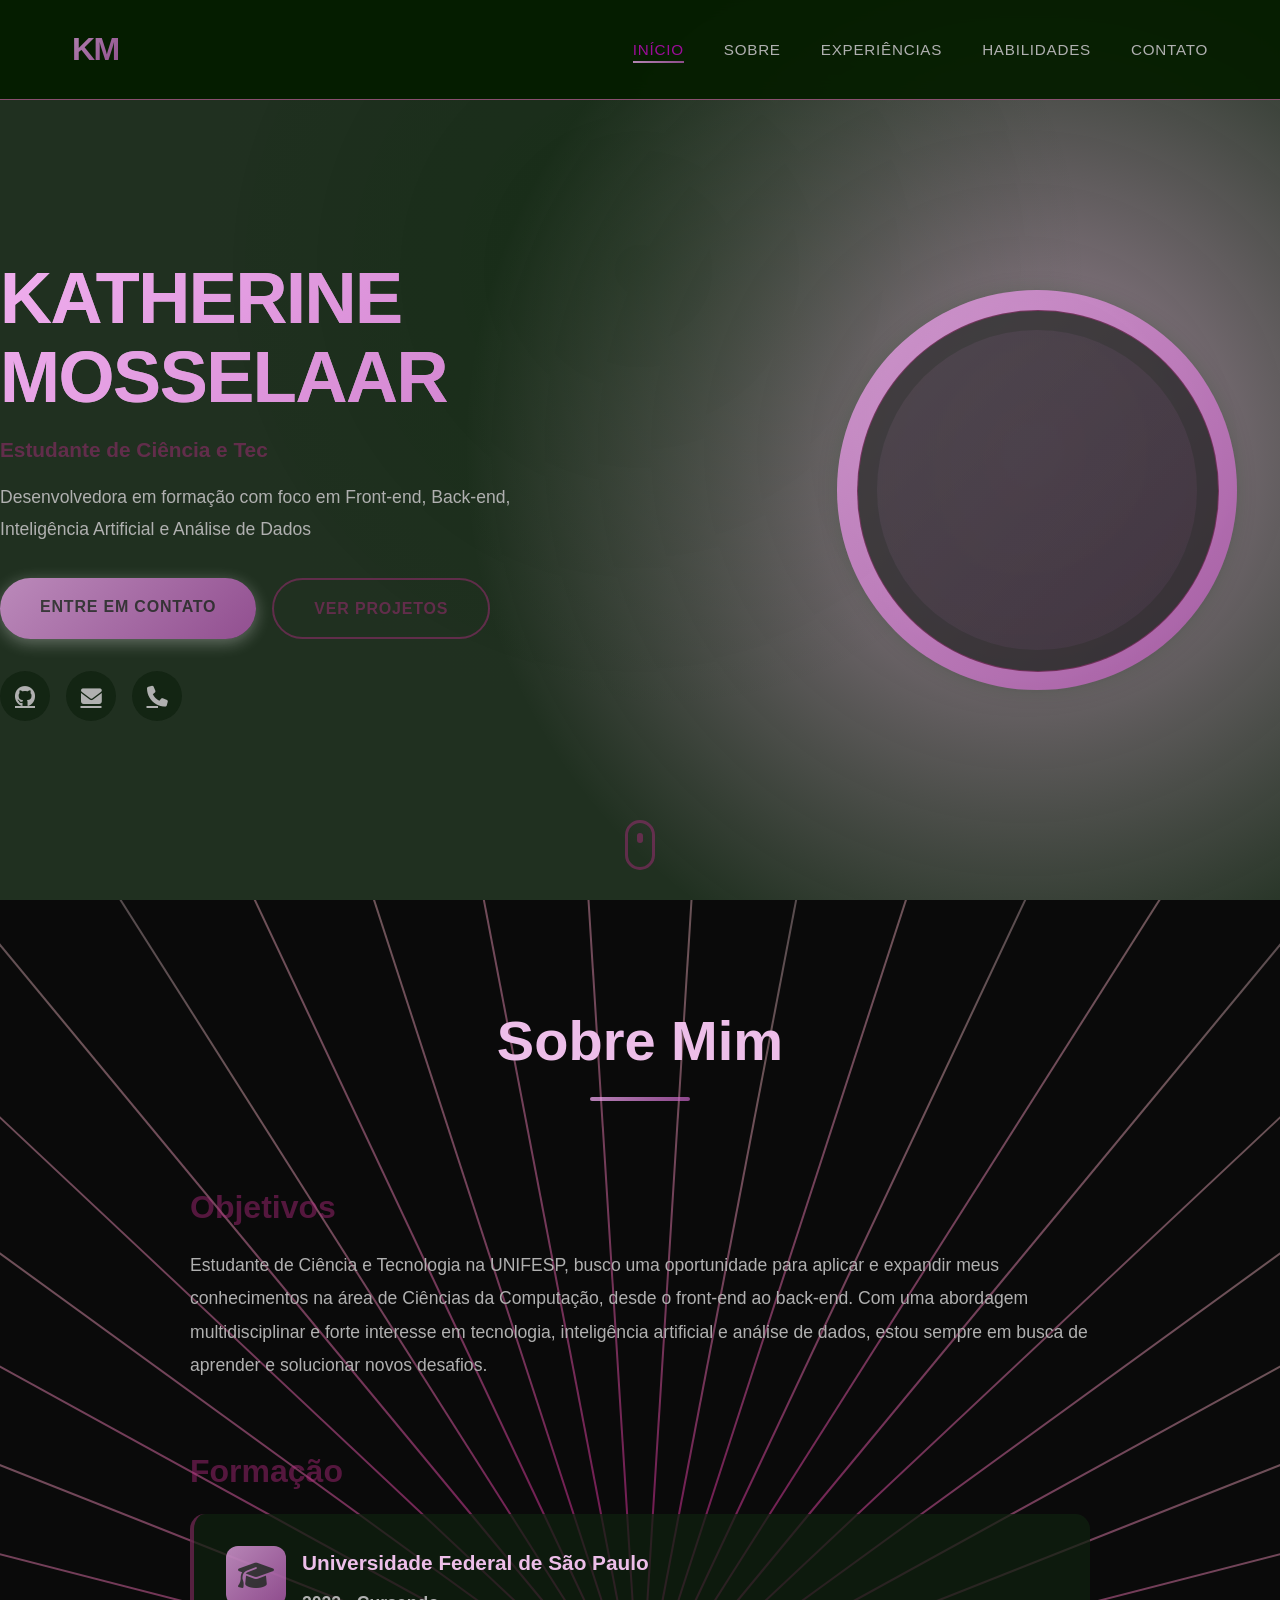
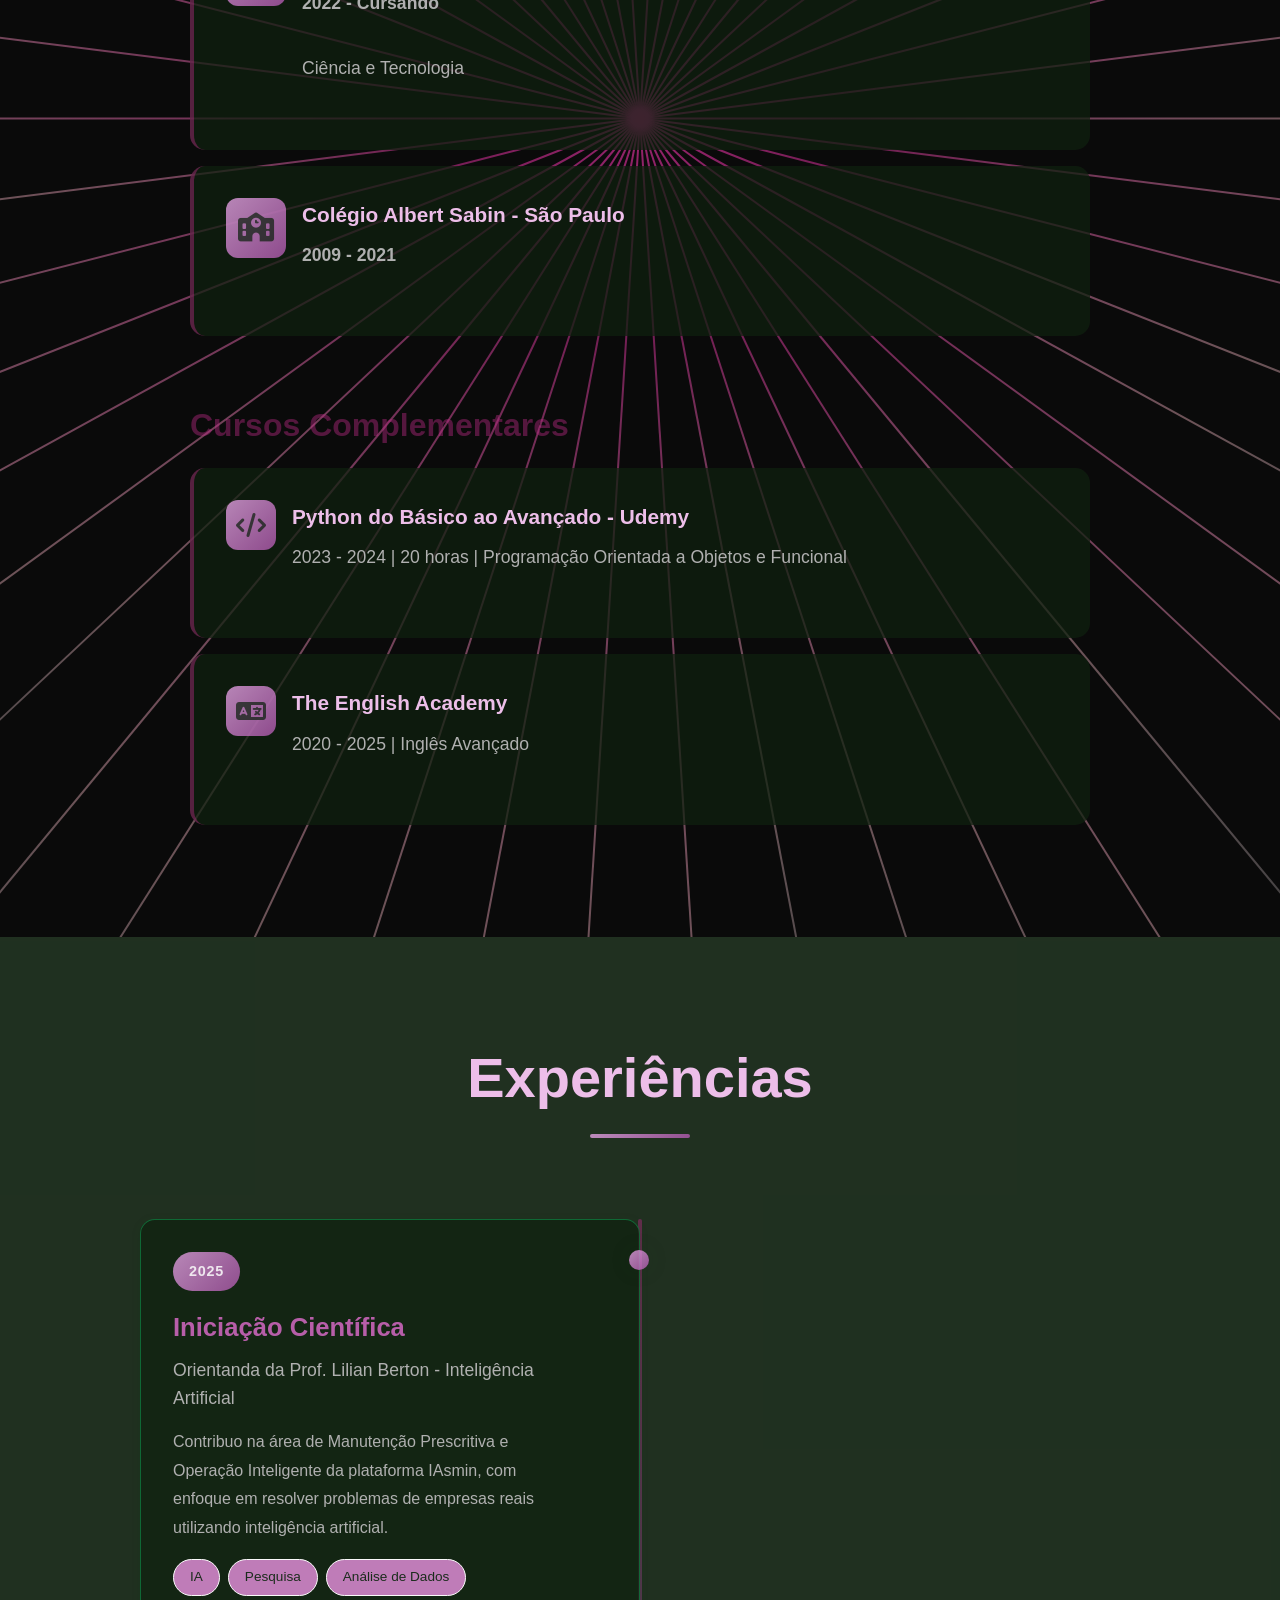
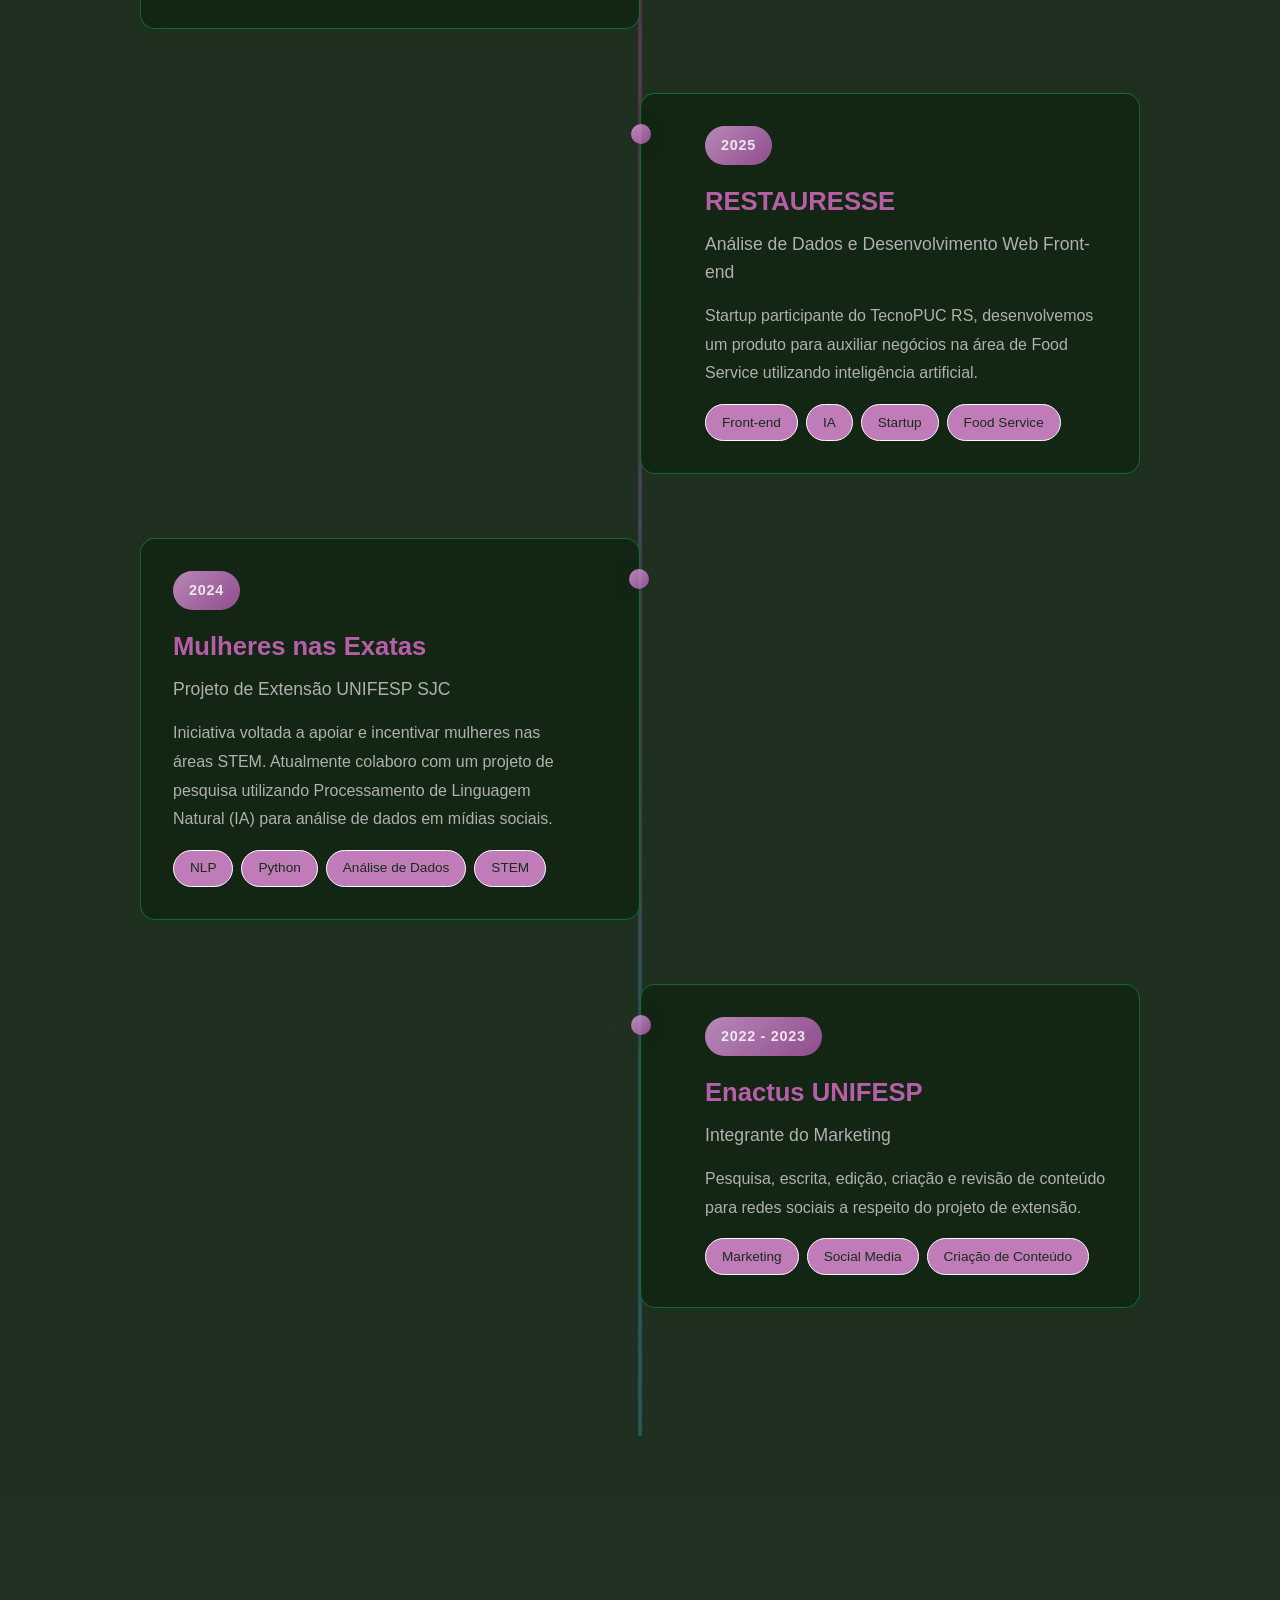
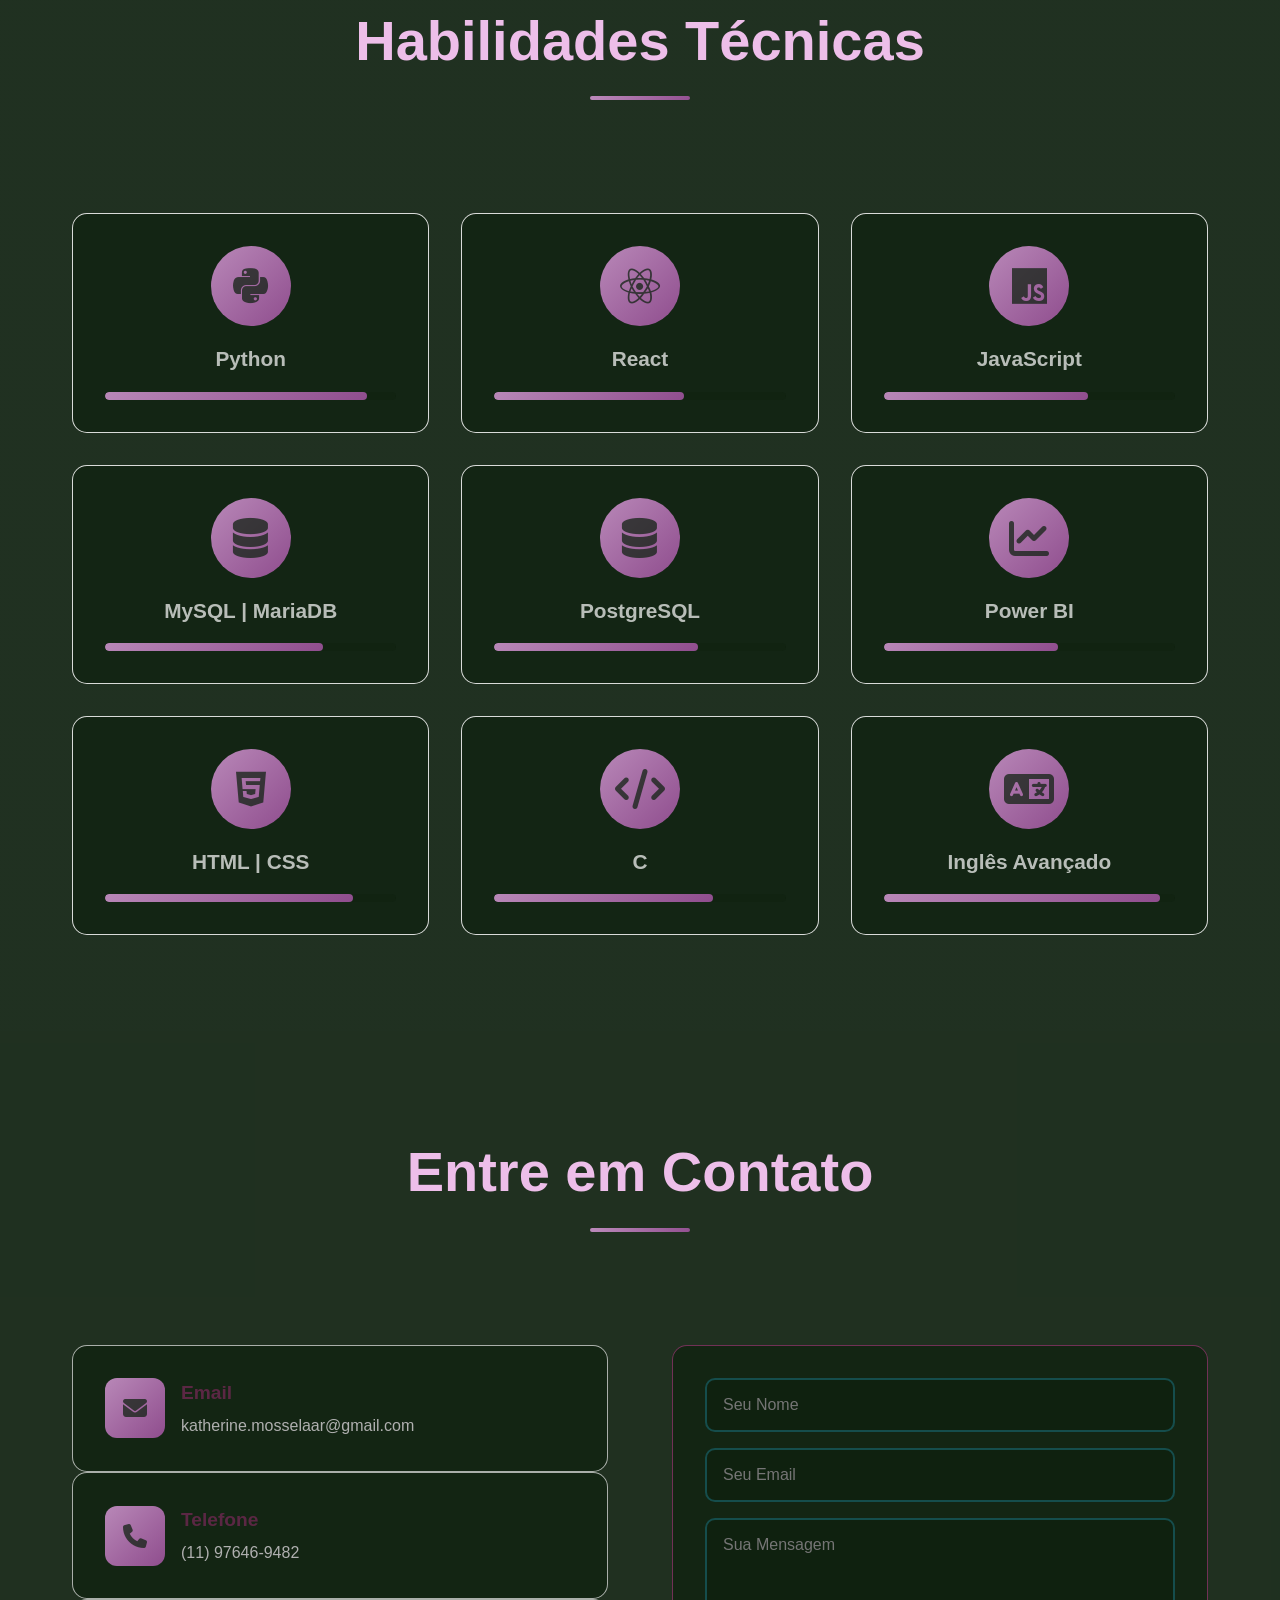
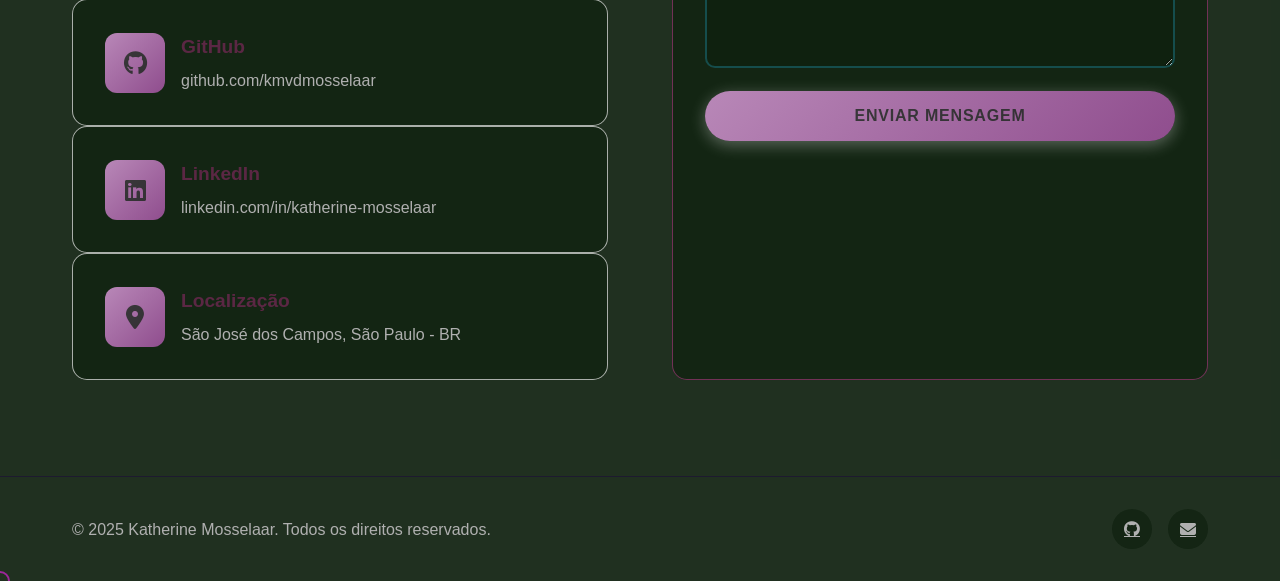
==== commit 58bad002: "Merge pull request #3 from kmvd-mosselaar/claude/vanishing-point-effect-01JJeZZdyxmy8thDZ2jFamYm Add" ====
--- a/index.html
+++ b/index.html
@@ -12,7 +12,7 @@
     <nav class="navbar">
         <div class="container">
             <div class="logo">
-                <h2>KVDM</h2>
+                <h2>KM</h2>
             </div>
             <ul class="nav-links">
                 <li><a href="#home">Início</a></li>
@@ -33,7 +33,7 @@
     <section id="home" class="hero">
         <div class="hero-content">
             <div class="hero-text">
-                <h1 class="hero-name">KATHERINE MOSSELAAR</h1>
+                <h1 class="glitch" data-text="KATHERINE MOSSELAAR">KATHERINE MOSSELAAR</h1>
                 <p class="subtitle">Estudante de Ciência e Tecnologia | UNIFESP SJC</p>
                 <p class="description">
                     Desenvolvedora em formação com foco em Front-end, Back-end, 
@@ -57,9 +57,7 @@
             </div>
             <div class="hero-image">
                 <div class="profile-circle">
-                    <div class="circle-animation">
-                        <canvas id="circleCanvas"></canvas>
-                    </div>
+                    <div class="circle-animation"></div>
                 </div>
             </div>
         </div>
@@ -70,6 +68,9 @@
 
     <!-- About Section -->
     <section id="about" class="about">
+        <!-- Vanishing Point Effect -->
+        <canvas id="vanishingPointCanvas"></canvas>
+
         <div class="container">
             <h2 class="section-title">Sobre Mim</h2>
             <div class="about-content">
@@ -79,7 +80,7 @@
                         Estudante de Ciência e Tecnologia na UNIFESP, busco uma oportunidade para 
                         aplicar e expandir meus conhecimentos na área de Ciências da Computação, desde 
                         o front-end ao back-end. Com uma abordagem multidisciplinar e forte interesse 
-                        em Iinovação tecnológica, inteligência artificial e análise de dados, estou sempre em busca 
+                        em tecnologia, inteligência artificial e análise de dados, estou sempre em busca 
                         de aprender e solucionar novos desafios.
                     </p>
                     
@@ -92,7 +93,7 @@
                             <div class="education-details">
                                 <h4>Universidade Federal de São Paulo</h4>
                                 <p class="period">2022 - Cursando</p>
-                                <p>Bacharelado em Ciência e Tecnologia</p>
+                                <p>Ciência e Tecnologia</p>
                             </div>
                         </div>
                         <div class="education-item">
@@ -141,13 +142,12 @@
                         <p>
                             Contribuo na área de Manutenção Prescritiva e Operação Inteligente da 
                             plataforma IAsmin, com enfoque em resolver problemas de empresas reais 
-                            utilizando algoritmos de machine learning.
+                            utilizando inteligência artificial.
                         </p>
                         <div class="tags">
                             <span class="tag">IA</span>
                             <span class="tag">Pesquisa</span>
                             <span class="tag">Análise de Dados</span>
-                            <span class="tag">Machine Learning</span>
                         </div>
                     </div>
                 </div>
@@ -158,7 +158,7 @@
                         <h3>RESTAURESSE</h3>
                         <h4>Análise de Dados e Desenvolvimento Web Front-end</h4>
                         <p>
-                            Startup de destaque tecnológico do TecnoPUC RS 2025, desenvolvemos um produto para auxiliar 
+                            Startup participante do TecnoPUC RS, desenvolvemos um produto para auxiliar 
                             negócios na área de Food Service utilizando inteligência artificial.
                         </p>
                         <div class="tags">
@@ -200,7 +200,7 @@
                         </p>
                         <div class="tags">
                             <span class="tag">Marketing</span>
-                            <span class="tag">Design</span>
+                            <span class="tag">Social Media</span>
                             <span class="tag">Criação de Conteúdo</span>
                         </div>
                     </div>
--- a/style.css
+++ b/style.css
@@ -3,8 +3,8 @@
    ============================================ */
 :root {
     /* Cores Principais - Inspirado em BlackLab */
-    --primary-color: rgba(222, 107, 197, 0.701);
-    --secondary-color: rgba(36, 182, 60, 0.256);
+    --primary-color: rgba(186, 42, 133, 0.429);
+    --secondary-color: rgba(42, 202, 255, 0.256);
     --accent-color: rgba(185, 91, 183, 0.605);
 
     /* Cores de Background */
@@ -111,7 +111,7 @@
 
 .logo h2:hover {
     transform: scale(1.05);
-    filter: drop-shadow(0 0 10px rgba(247, 171, 231, 0.505));
+    filter: drop-shadow(0 0 10px rgba(215, 68, 183, 0.406));
 }
 
 .nav-links {
@@ -121,7 +121,7 @@
 }
 
 .nav-links a {
-    color: rgb(250, 250, 250);
+    color: var(--text-secondary);
     text-decoration: none;
     font-weight: 500;
     font-size: 0.95rem;
@@ -215,13 +215,57 @@
     letter-spacing: -0.02em;
 }
 
-.hero-name {
-    background: var(--gradient-primary);
-    border-start-end-radius: rgba(255, 255, 255, 0.836);
+.glitch {
+    position: relative;
+    display: inline-block;
+    animation: glitchText 5s infinite;
+}
+
+@keyframes glitchText {
+    0%, 90%, 100% { transform: translate(0); }
+    91% { transform: translate(-2px, 2px); }
+    92% { transform: translate(2px, -2px); }
+    93% { transform: translate(-2px, 2px); }
+}
+
+.glitch::before,
+.glitch::after {
+    content: attr(data-text);
+    position: absolute;
+    top: 0;
+    left: 0;
+    width: 100%;
+    height: 100%;
+}
+
+.glitch::before {
+    animation: glitchBefore 3s infinite;
+    clip-path: polygon(0 0, 100% 0, 100% 45%, 0 45%);
+    background: var(--gradient-primary);
     -webkit-background-clip: text;
     -webkit-text-fill-color: transparent;
     background-clip: text;
-    animation: fadeInUp 1s ease both;
+}
+
+.glitch::after {
+    animation: glitchAfter 3s infinite;
+    clip-path: polygon(0 55%, 100% 55%, 100% 100%, 0 100%);
+    background: var(--gradient-primary);
+    -webkit-background-clip: text;
+    -webkit-text-fill-color: transparent;
+    background-clip: text;
+}
+
+@keyframes glitchBefore {
+    0%, 94%, 100% { transform: translate(0); }
+    95% { transform: translate(-3px, 0); }
+    96% { transform: translate(3px, 0); }
+}
+
+@keyframes glitchAfter {
+    0%, 94%, 100% { transform: translate(0); }
+    95% { transform: translate(3px, 0); }
+    96% { transform: translate(-3px, 0); }
 }
 
 .subtitle {
@@ -283,7 +327,7 @@
     width: 0;
     height: 0;
     border-radius: 50%;
-    background: rgba(190, 76, 173, 0.594);
+    background: rgba(5, 72, 27, 0.427);
     transform: translate(-50%, -50%);
     transition: width 0.6s, height 0.6s;
 }
@@ -346,29 +390,122 @@
     border-color: var(--primary-color);
 }
 
-/* ============================================
-   VANISHING POINT EFFECT
-   ============================================ */
-#vanishingPointCanvas {
-    position: absolute;    /* Cobre toda a seção */
-    top: 0;
-    left: 0;
+/* Hero Image */
+.hero-image {
+    display: flex;
+    align-items: center;
+    justify-content: center;
+    animation: fadeInUp 1s ease 0.5s both;
+}
+
+.profile-circle {
+    width: 400px;
+    height: 400px;
+    position: relative;
+    display: flex;
+    align-items: center;
+    justify-content: center;
+}
+
+.circle-animation {
     width: 100%;
     height: 100%;
-    z-index: 1;
-    pointer-events: none;  /* Permite interagir com conteúdo */
+    border-radius: 100%;
+    background: var(--gradient-primary);
+    animation: rotateCircle 20s linear infinite, pulse 4s ease-in-out infinite;
+    position: relative;
+    box-shadow: var(--shadow-glow);
+}
+
+.circle-animation::before,
+.circle-animation::after {
+    content: '';
+    position: absolute;
+    border-radius: 100%;
+}
+
+.circle-animation::before {
+    width: 90%;
+    height: 90%;
+    top: 5%;
+    left: 5%;
+    background: var(--bg-darker);
+    border: 1px solid var(--primary-color);
+}
+
+.circle-animation::after {
+    width: 80%;
+    height: 80%;
+    top: 10%;
+    left: 10%;
+    background: var(--gradient-primary);
+    opacity: 0.1;
+    animation: pulse 3s ease-in-out infinite reverse;
+}
+
+@keyframes rotateCircle {
+    from { transform: rotate(0deg); }
+    to { transform: rotate(360deg); }
+}
+
+@keyframes pulse {
+    0%, 100% { transform: scale(1); }
+    50% { transform: scale(1.05); }
+}
+
+/* Scroll Indicator */
+.scroll-indicator {
+    position: absolute;
+    bottom: 30px;
+    left: 50%;
+    transform: translateX(-50%);
+    animation: bounce 2s infinite;
+}
+
+.mouse {
+    width: 30px;
+    height: 50px;
+    border: 3px solid var(--primary-color);
+    border-radius: 20px;
+    position: relative;
+}
+
+.mouse::before {
+    content: '';
+    width: 6px;
+    height: 10px;
+    background: var(--primary-color);
+    position: absolute;
+    top: 10px;
+    left: 50%;
+    transform: translateX(-50%);
+    border-radius: 3px;
+    animation: scroll 2s infinite;
+}
+
+@keyframes scroll {
+    0%, 100% { opacity: 1; transform: translateX(-50%) translateY(0); }
+    50% { opacity: 0; transform: translateX(-50%) translateY(15px); }
+}
+
+@keyframes bounce {
+    0%, 100% { transform: translateX(-50%) translateY(0); }
+    50% { transform: translateX(-50%) translateY(-10px); }
 }
 
 /* ============================================
    ABOUT SECTION
    ============================================ */
 .about {
-    overflow: hidden;      /* Mantém canvas dentro da seção */
+    padding: var(--spacing-xl) 0;
+    background: var(--gradient-dark);
+    position: relative;
+    overflow: hidden; /* Contém o canvas dentro da seção */
 }
 
 .about .container {
     position: relative;
-    z-index: 10;          /* Conteúdo visível sobre o canvas */
+    z-index: 10; /* Conteúdo acima do canvas */
 }
 
 .section-title {
@@ -390,7 +527,7 @@
     width: 100px;
     height: 4px;
     background: var(--gradient-primary);
-    border-radius: rgb(255, 255, 255) 2px;
+    border-radius: 2px;
 }
 
 .about-content {
@@ -477,6 +614,20 @@
 }
 
 /* ============================================
+   VANISHING POINT EFFECT
+   ============================================ */
+#vanishingPointCanvas {
+    position: absolute;
+    top: 0;
+    left: 0;
+    width: 100%;
+    height: 100%;
+    display: block;
+    z-index: 1;
+    pointer-events: none; /* Permite clicar no conteúdo sobre o canvas */
+}
+
+/* ============================================
    EXPERIENCE SECTION
    ============================================ */
 .experience {
@@ -499,10 +650,9 @@
     transform: translateX(-50%);
     width: 4px;
     height: 100%;
-    background: linear-gradient(to bottom, var(--primary-color), var(--accent-color));
+    background: linear-gradient(to bottom, var(--primary-color), var(--secondary-color));
     border-radius: 2px;
 }
-
 
 .timeline-item {
     margin-bottom: var(--spacing-lg);
@@ -528,7 +678,7 @@
     position: relative;
     box-shadow: var(--shadow-sm);
     transition: all var(--transition-normal);
-    border: 1px solid rgba(232, 237, 234, 0.701);
+    border: 1px solid rgba(15, 135, 69, 0.701);
 }
 
 .timeline-content:hover {
@@ -753,7 +903,7 @@
     background: var(--gradient-primary);
     border-radius: 12px;
     font-size: 1.5rem;
-    color: rgba(1, 41, 5, 0.925);
+    color: var(--bg-darker);
     flex-shrink: 0;
 }
 
@@ -792,9 +942,9 @@
     width: 100%;
     padding: 1rem;
     background: var(--bg-light);
-    border: 2px solid rgba(237, 216, 230, 0.785);
+    border: 2px solid rgba(42, 202, 255, 0.256);
     border-radius: 10px;
-    color: rgba(179, 88, 169, 0.829);
+    color: rgba(42, 202, 255, 0.256);
     font-size: 1rem;
     transition: all var(--transition-fast);
     font-family: inherit;
@@ -875,7 +1025,7 @@
         width: 100%;
         padding: var(--spacing-md);
         transition: var(--transition-normal);
-        border-top: 1px solid rgba(245, 80, 185, 0.559);
+        border-top: 1px solid rgba(255, 0, 162, 0.2);
     }
 
     .nav-links.active {
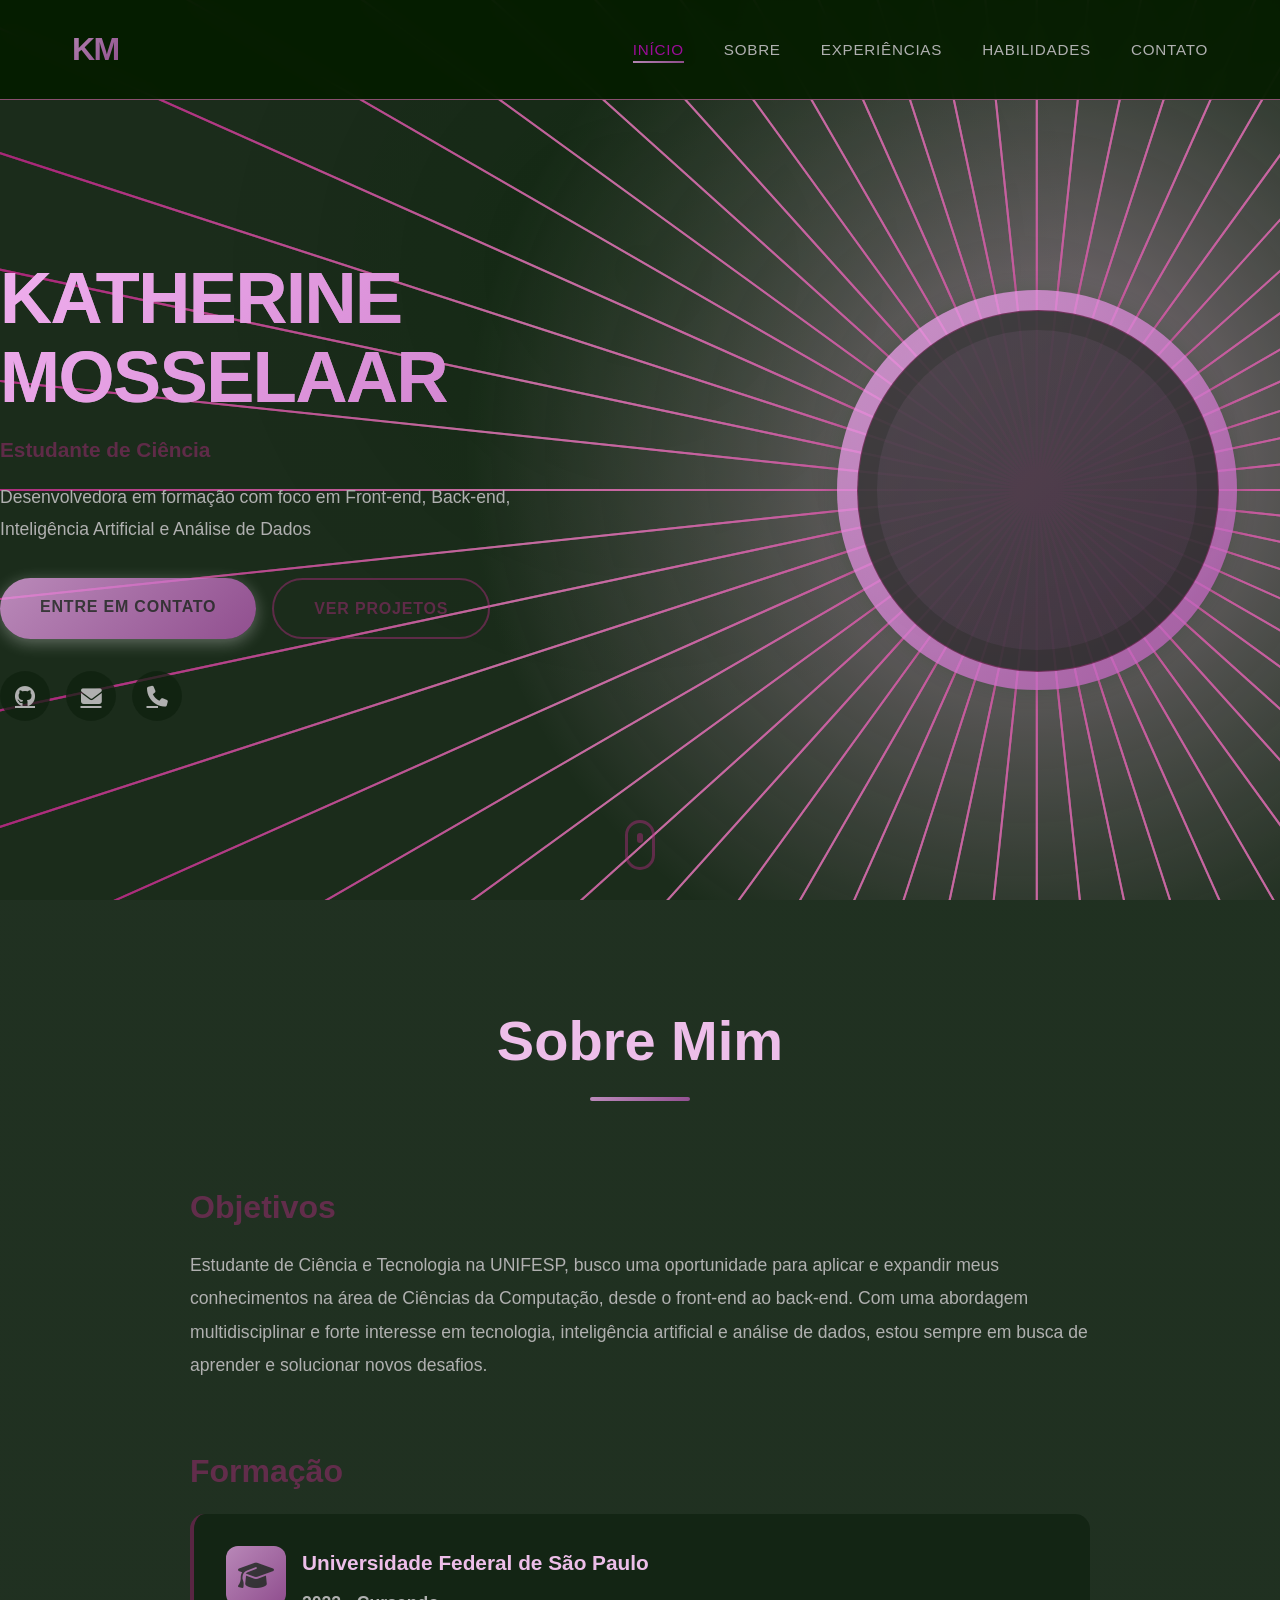
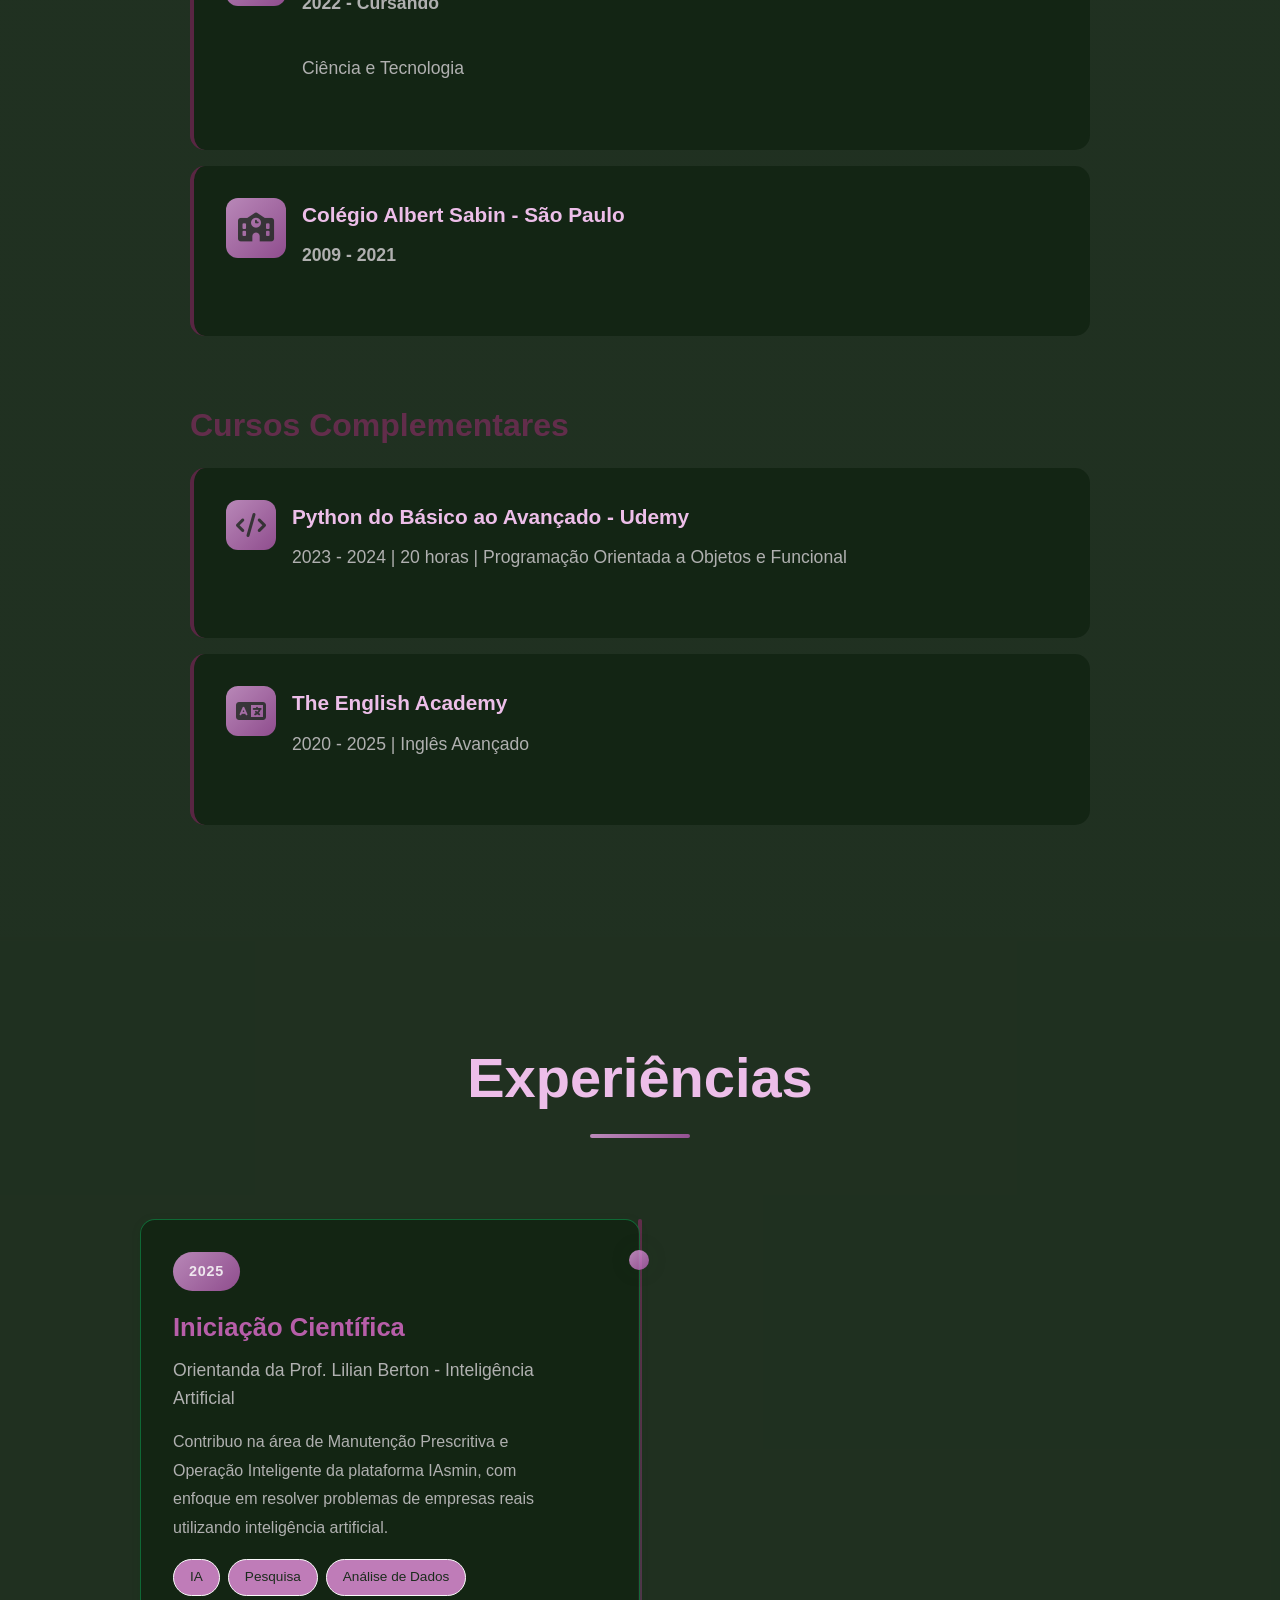
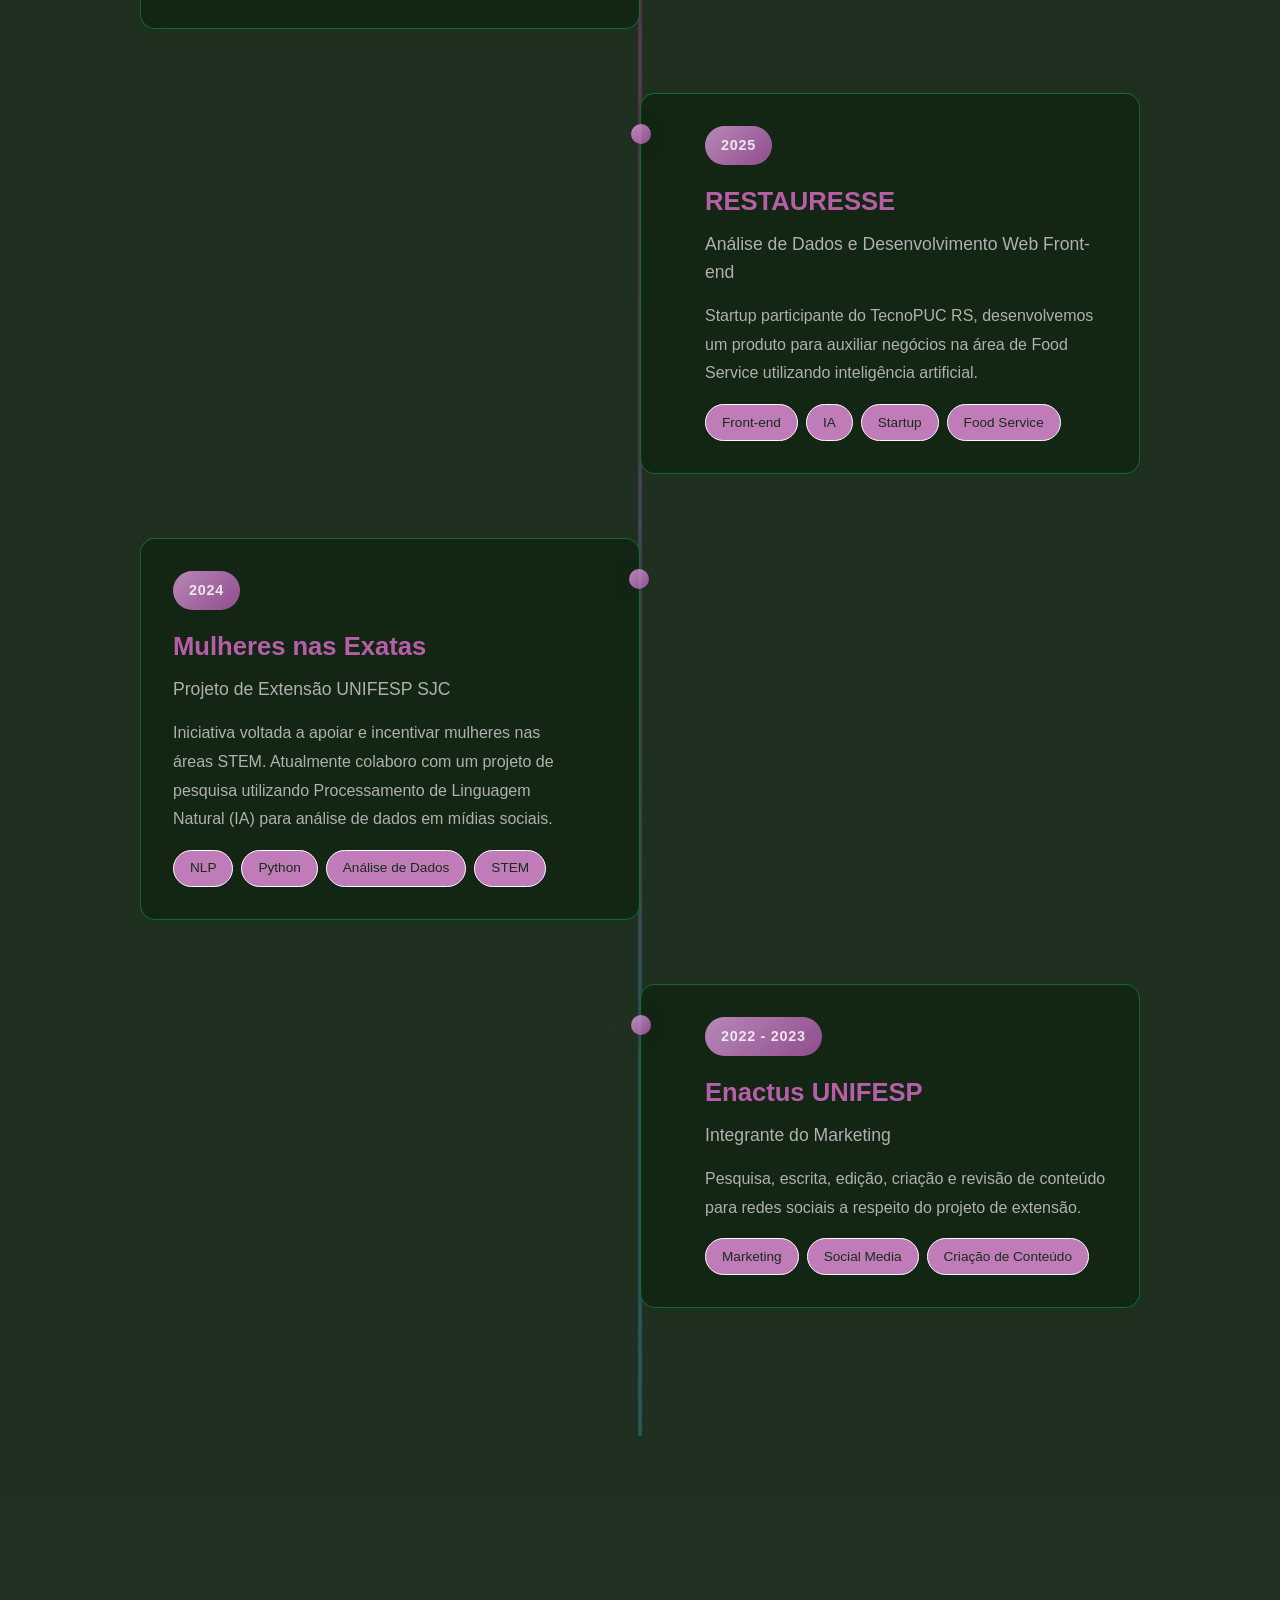
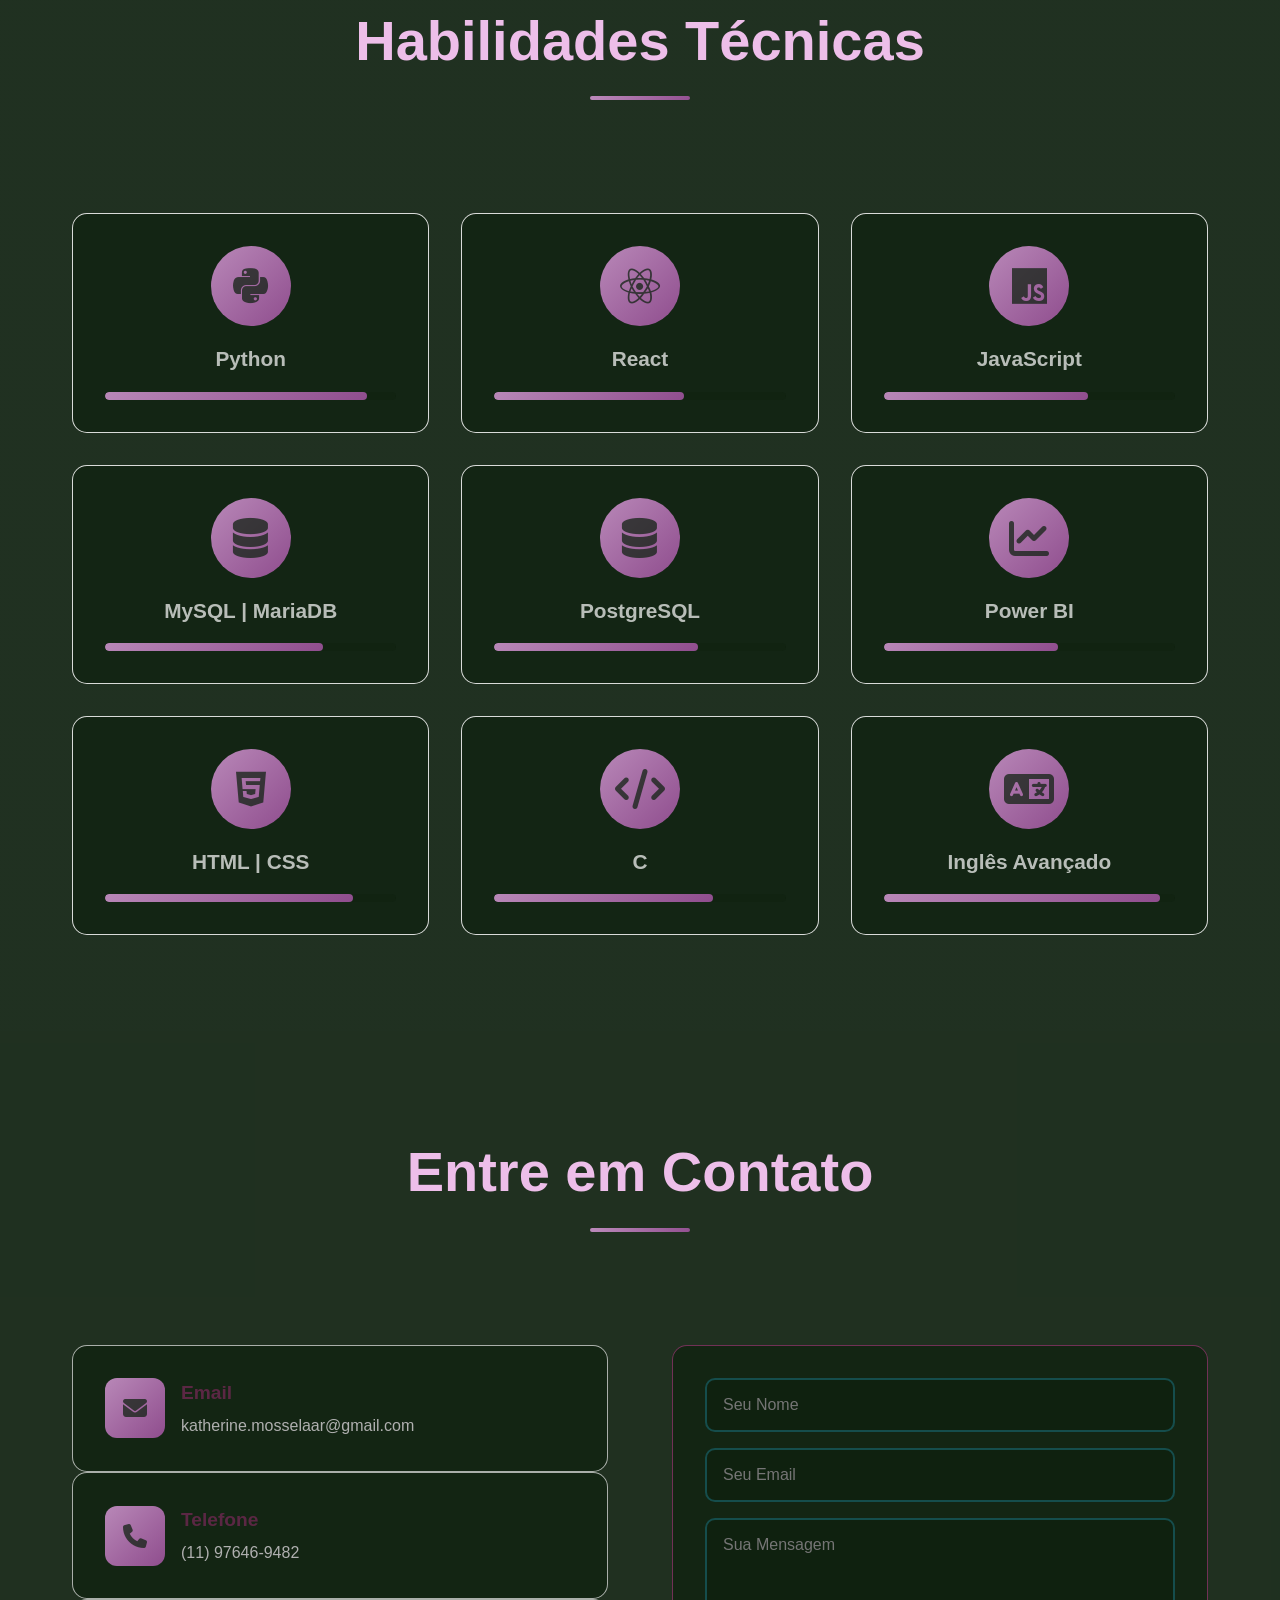
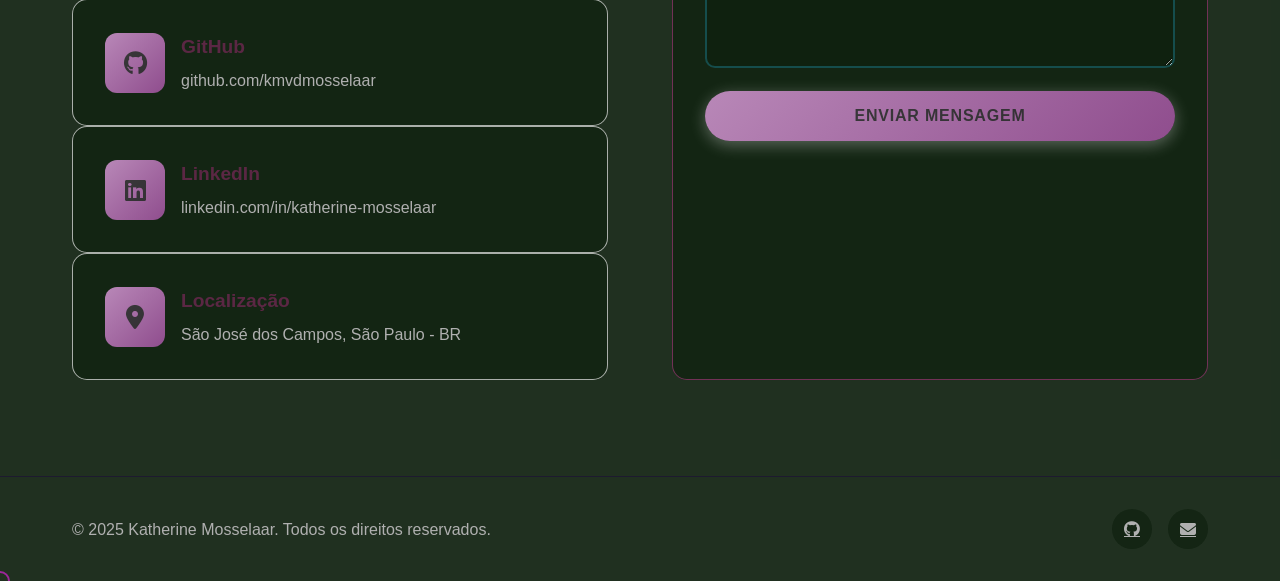
==== commit 3716db9f: "Move efeito de ponto de fuga para seção Hero com animação de cores invertidas - Move canvas do efeit" ====
--- a/index.html
+++ b/index.html
@@ -31,12 +31,15 @@
 
     <!-- Hero Section -->
     <section id="home" class="hero">
+        <!-- Vanishing Point Effect -->
+        <canvas id="vanishingPointCanvas"></canvas>
+
         <div class="hero-content">
             <div class="hero-text">
                 <h1 class="glitch" data-text="KATHERINE MOSSELAAR">KATHERINE MOSSELAAR</h1>
                 <p class="subtitle">Estudante de Ciência e Tecnologia | UNIFESP SJC</p>
                 <p class="description">
-                    Desenvolvedora em formação com foco em Front-end, Back-end, 
+                    Desenvolvedora em formação com foco em Front-end, Back-end,
                     Inteligência Artificial e Análise de Dados
                 </p>
                 <div class="cta-buttons">
@@ -68,9 +71,6 @@
 
     <!-- About Section -->
     <section id="about" class="about">
-        <!-- Vanishing Point Effect -->
-        <canvas id="vanishingPointCanvas"></canvas>
-
         <div class="container">
             <h2 class="section-title">Sobre Mim</h2>
             <div class="about-content">
--- a/style.css
+++ b/style.css
@@ -500,12 +500,11 @@
     padding: var(--spacing-xl) 0;
     background: var(--gradient-dark);
     position: relative;
-    overflow: hidden; /* Contém o canvas dentro da seção */
 }
 
 .about .container {
     position: relative;
-    z-index: 10; /* Conteúdo acima do canvas */
+    z-index: 10;
 }
 
 .section-title {
@@ -623,7 +622,7 @@
     width: 100%;
     height: 100%;
     display: block;
-    z-index: 1;
+    z-index: 0; /* Atrás do conteúdo da hero */
     pointer-events: none; /* Permite clicar no conteúdo sobre o canvas */
 }
 
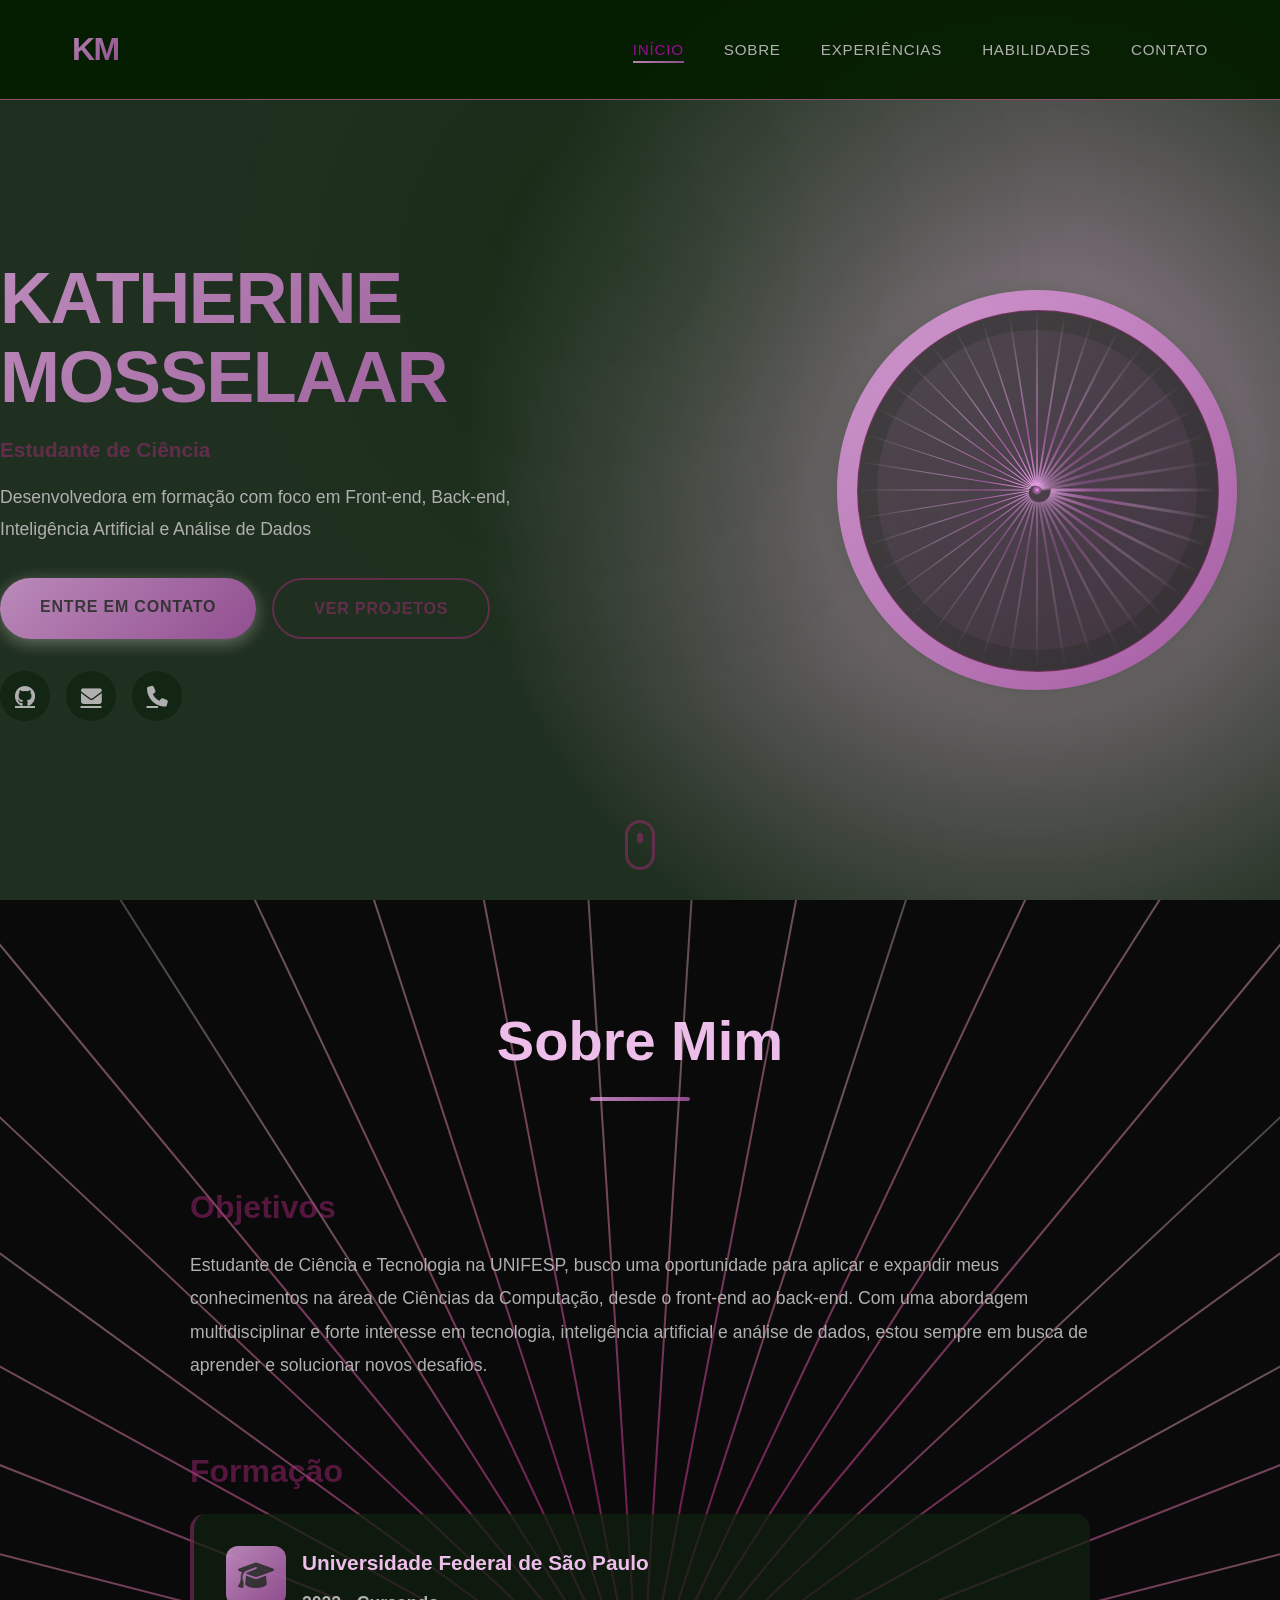
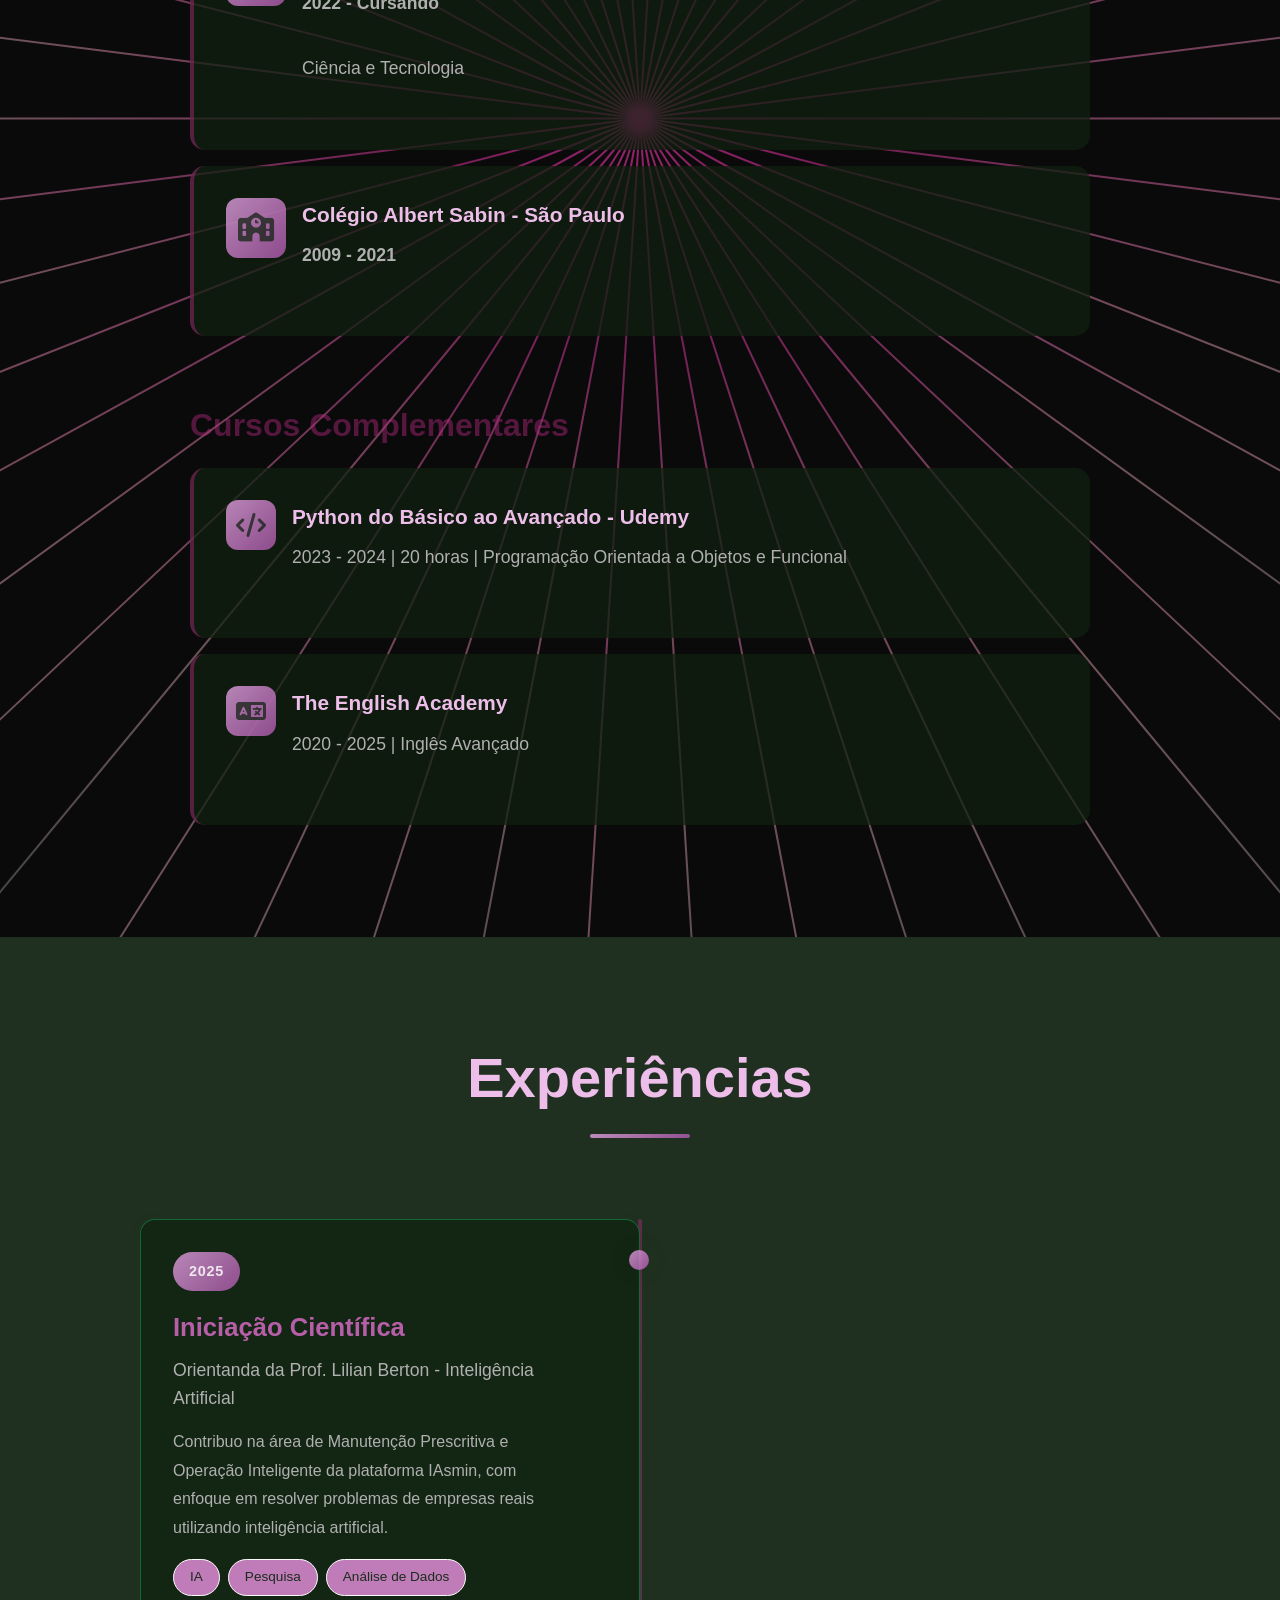
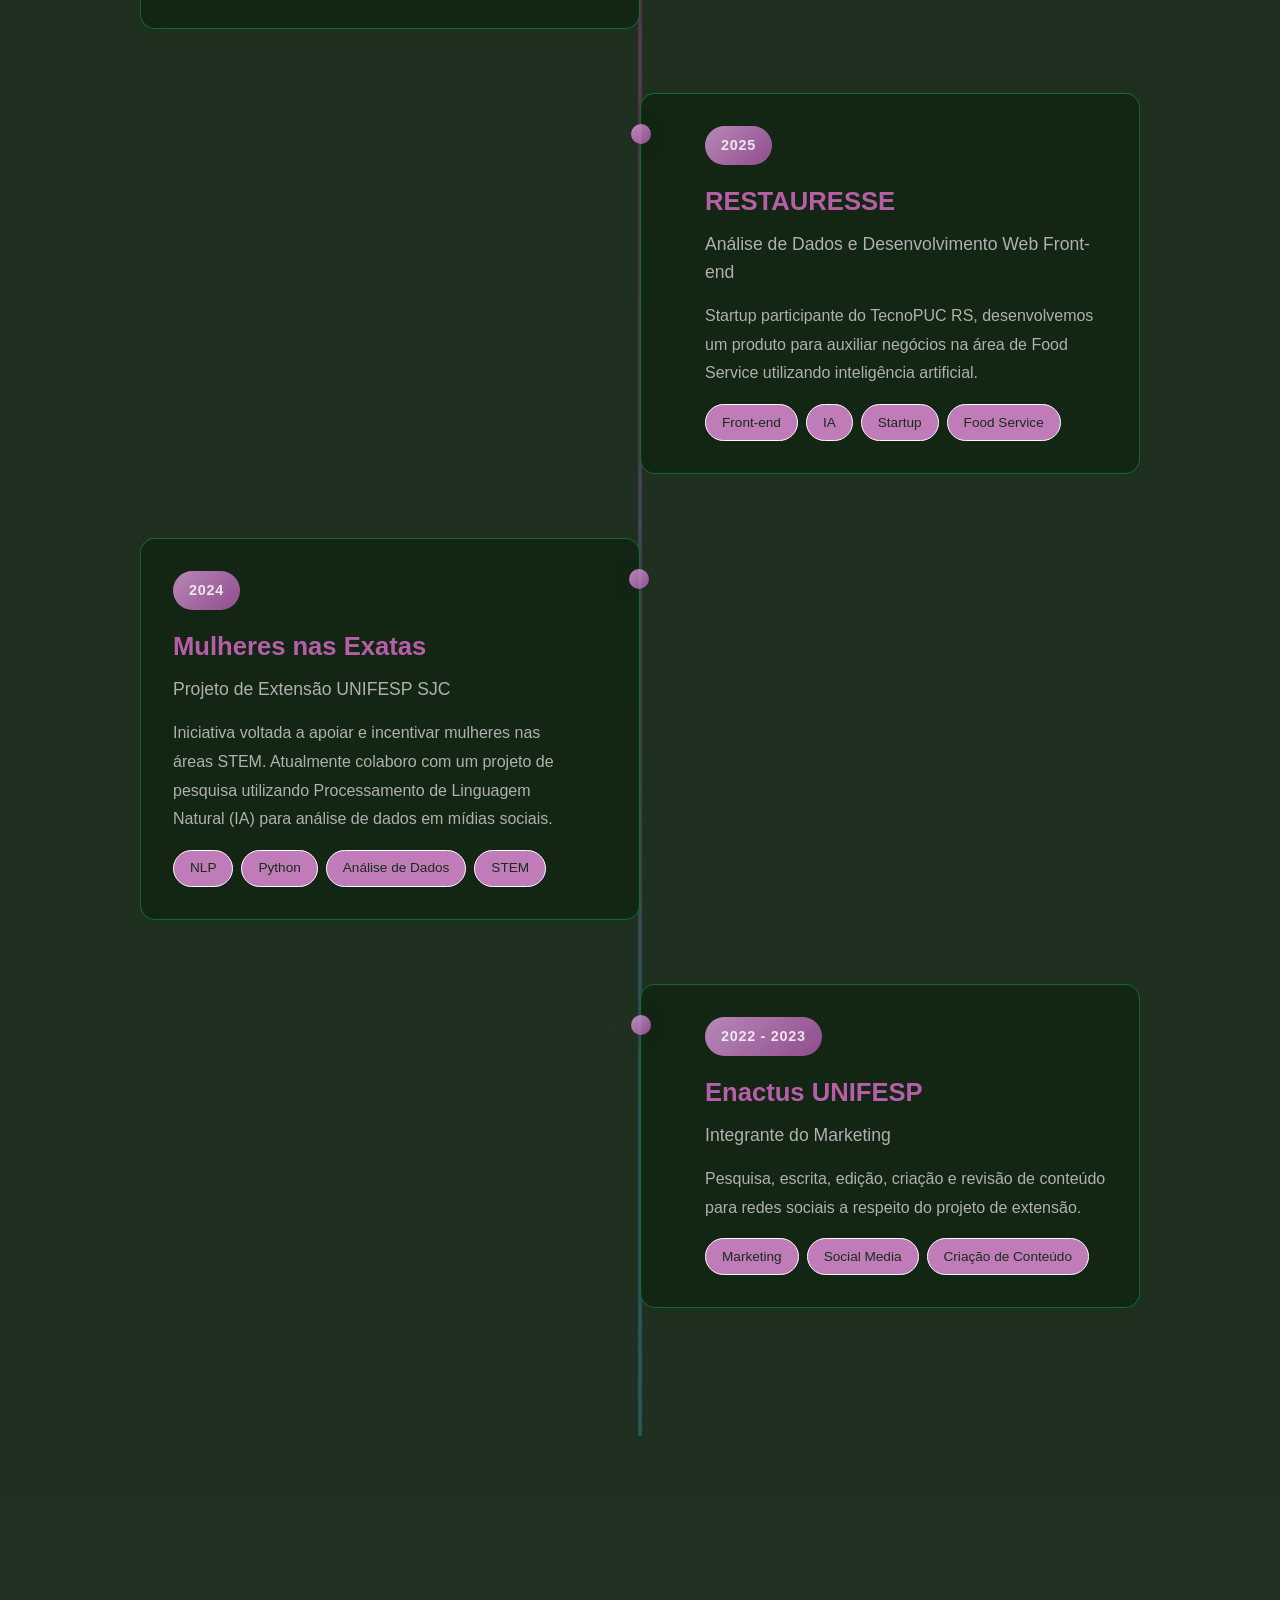
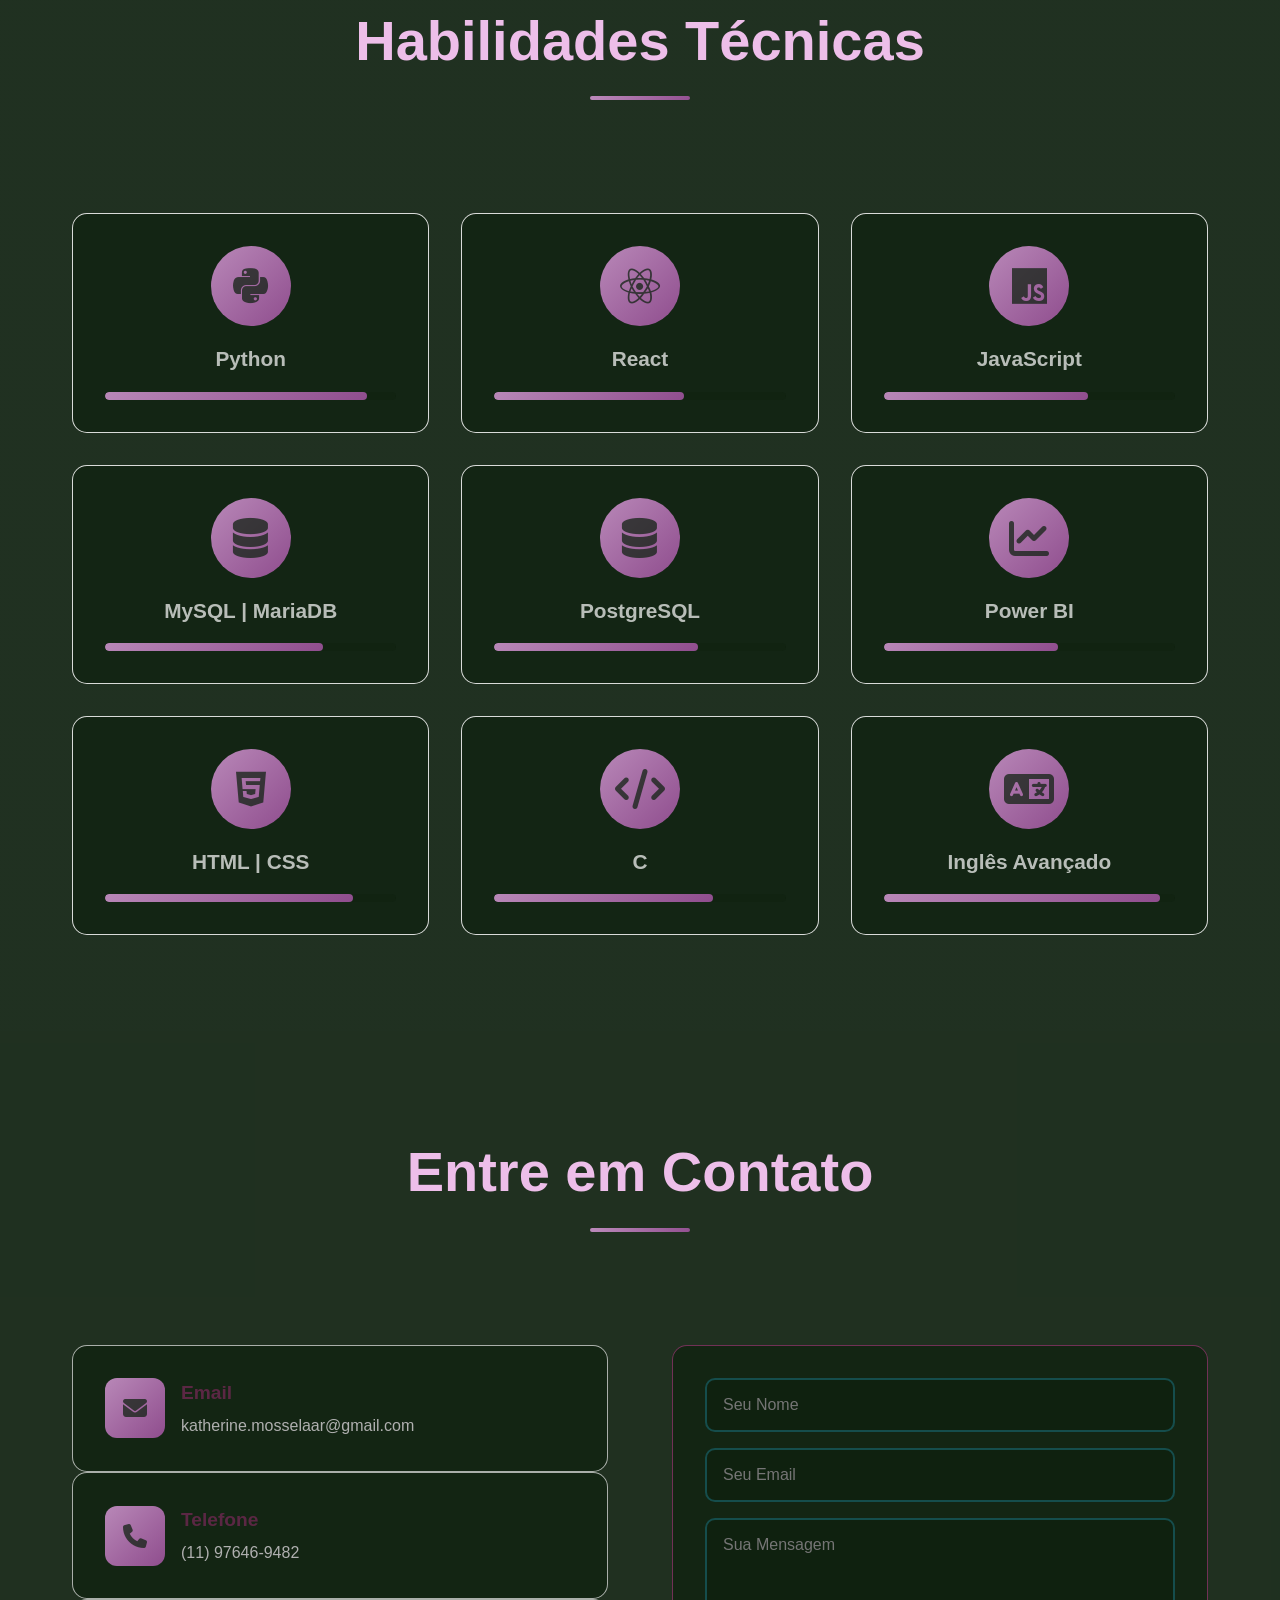
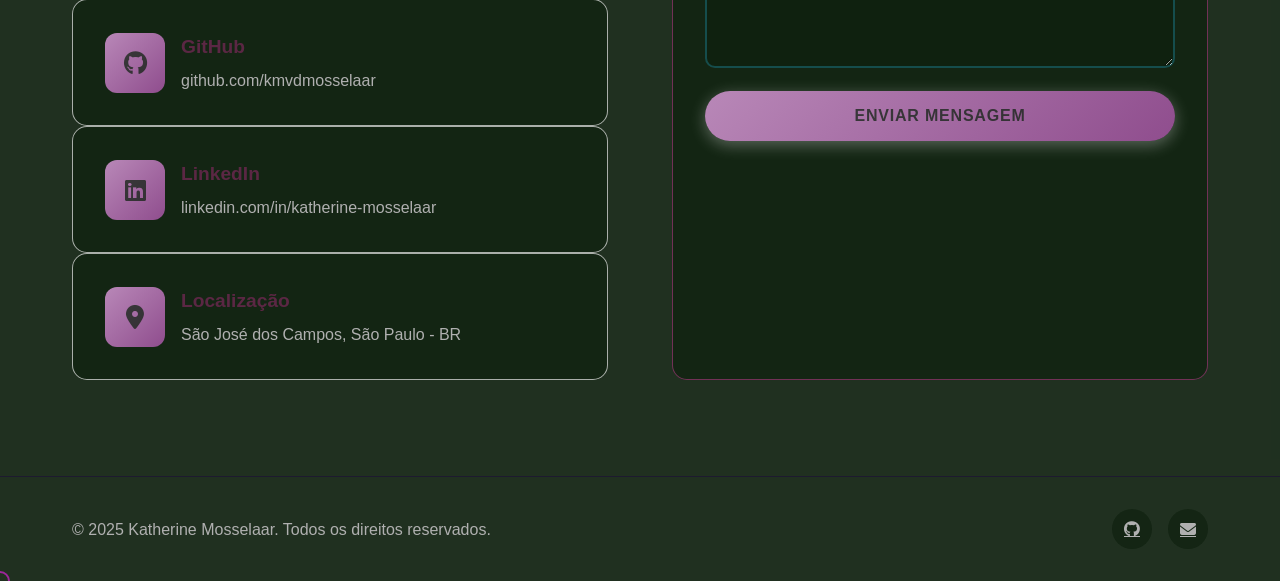
==== commit 7d63b16e: "Merge 32ab51101ab9081c1509ad8a6de7114aa559882f into 58bad002ddfab19a720c8a032a45840f4ca1543f" ====
--- a/index.html
+++ b/index.html
@@ -31,15 +31,12 @@
 
     <!-- Hero Section -->
     <section id="home" class="hero">
-        <!-- Vanishing Point Effect -->
-        <canvas id="vanishingPointCanvas"></canvas>
-
         <div class="hero-content">
             <div class="hero-text">
-                <h1 class="glitch" data-text="KATHERINE MOSSELAAR">KATHERINE MOSSELAAR</h1>
+                <h1 class="hero-name">KATHERINE MOSSELAAR</h1>
                 <p class="subtitle">Estudante de Ciência e Tecnologia | UNIFESP SJC</p>
                 <p class="description">
-                    Desenvolvedora em formação com foco em Front-end, Back-end,
+                    Desenvolvedora em formação com foco em Front-end, Back-end, 
                     Inteligência Artificial e Análise de Dados
                 </p>
                 <div class="cta-buttons">
@@ -60,7 +57,9 @@
             </div>
             <div class="hero-image">
                 <div class="profile-circle">
-                    <div class="circle-animation"></div>
+                    <div class="circle-animation">
+                        <canvas id="circleCanvas"></canvas>
+                    </div>
                 </div>
             </div>
         </div>
@@ -71,6 +70,9 @@
 
     <!-- About Section -->
     <section id="about" class="about">
+        <!-- Vanishing Point Effect -->
+        <canvas id="vanishingPointCanvas"></canvas>
+
         <div class="container">
             <h2 class="section-title">Sobre Mim</h2>
             <div class="about-content">
--- a/style.css
+++ b/style.css
@@ -215,57 +215,12 @@
     letter-spacing: -0.02em;
 }
 
-.glitch {
-    position: relative;
-    display: inline-block;
-    animation: glitchText 5s infinite;
-}
-
-@keyframes glitchText {
-    0%, 90%, 100% { transform: translate(0); }
-    91% { transform: translate(-2px, 2px); }
-    92% { transform: translate(2px, -2px); }
-    93% { transform: translate(-2px, 2px); }
-}
-
-.glitch::before,
-.glitch::after {
-    content: attr(data-text);
-    position: absolute;
-    top: 0;
-    left: 0;
-    width: 100%;
-    height: 100%;
-}
-
-.glitch::before {
-    animation: glitchBefore 3s infinite;
-    clip-path: polygon(0 0, 100% 0, 100% 45%, 0 45%);
+.hero-name {
     background: var(--gradient-primary);
     -webkit-background-clip: text;
     -webkit-text-fill-color: transparent;
     background-clip: text;
-}
-
-.glitch::after {
-    animation: glitchAfter 3s infinite;
-    clip-path: polygon(0 55%, 100% 55%, 100% 100%, 0 100%);
-    background: var(--gradient-primary);
-    -webkit-background-clip: text;
-    -webkit-text-fill-color: transparent;
-    background-clip: text;
-}
-
-@keyframes glitchBefore {
-    0%, 94%, 100% { transform: translate(0); }
-    95% { transform: translate(-3px, 0); }
-    96% { transform: translate(3px, 0); }
-}
-
-@keyframes glitchAfter {
-    0%, 94%, 100% { transform: translate(0); }
-    95% { transform: translate(3px, 0); }
-    96% { transform: translate(-3px, 0); }
+    animation: fadeInUp 1s ease both;
 }
 
 .subtitle {
@@ -415,6 +370,16 @@
     animation: rotateCircle 20s linear infinite, pulse 4s ease-in-out infinite;
     position: relative;
     box-shadow: var(--shadow-glow);
+    overflow: hidden;
+}
+
+#circleCanvas {
+    position: absolute;
+    top: 0;
+    left: 0;
+    width: 100%;
+    height: 100%;
+    border-radius: 100%;
 }
 
 .circle-animation::before,
@@ -500,11 +465,12 @@
     padding: var(--spacing-xl) 0;
     background: var(--gradient-dark);
     position: relative;
+    overflow: hidden; /* Contém o canvas dentro da seção */
 }
 
 .about .container {
     position: relative;
-    z-index: 10;
+    z-index: 10; /* Conteúdo acima do canvas */
 }
 
 .section-title {
@@ -622,7 +588,7 @@
     width: 100%;
     height: 100%;
     display: block;
-    z-index: 0; /* Atrás do conteúdo da hero */
+    z-index: 1;
     pointer-events: none; /* Permite clicar no conteúdo sobre o canvas */
 }
 
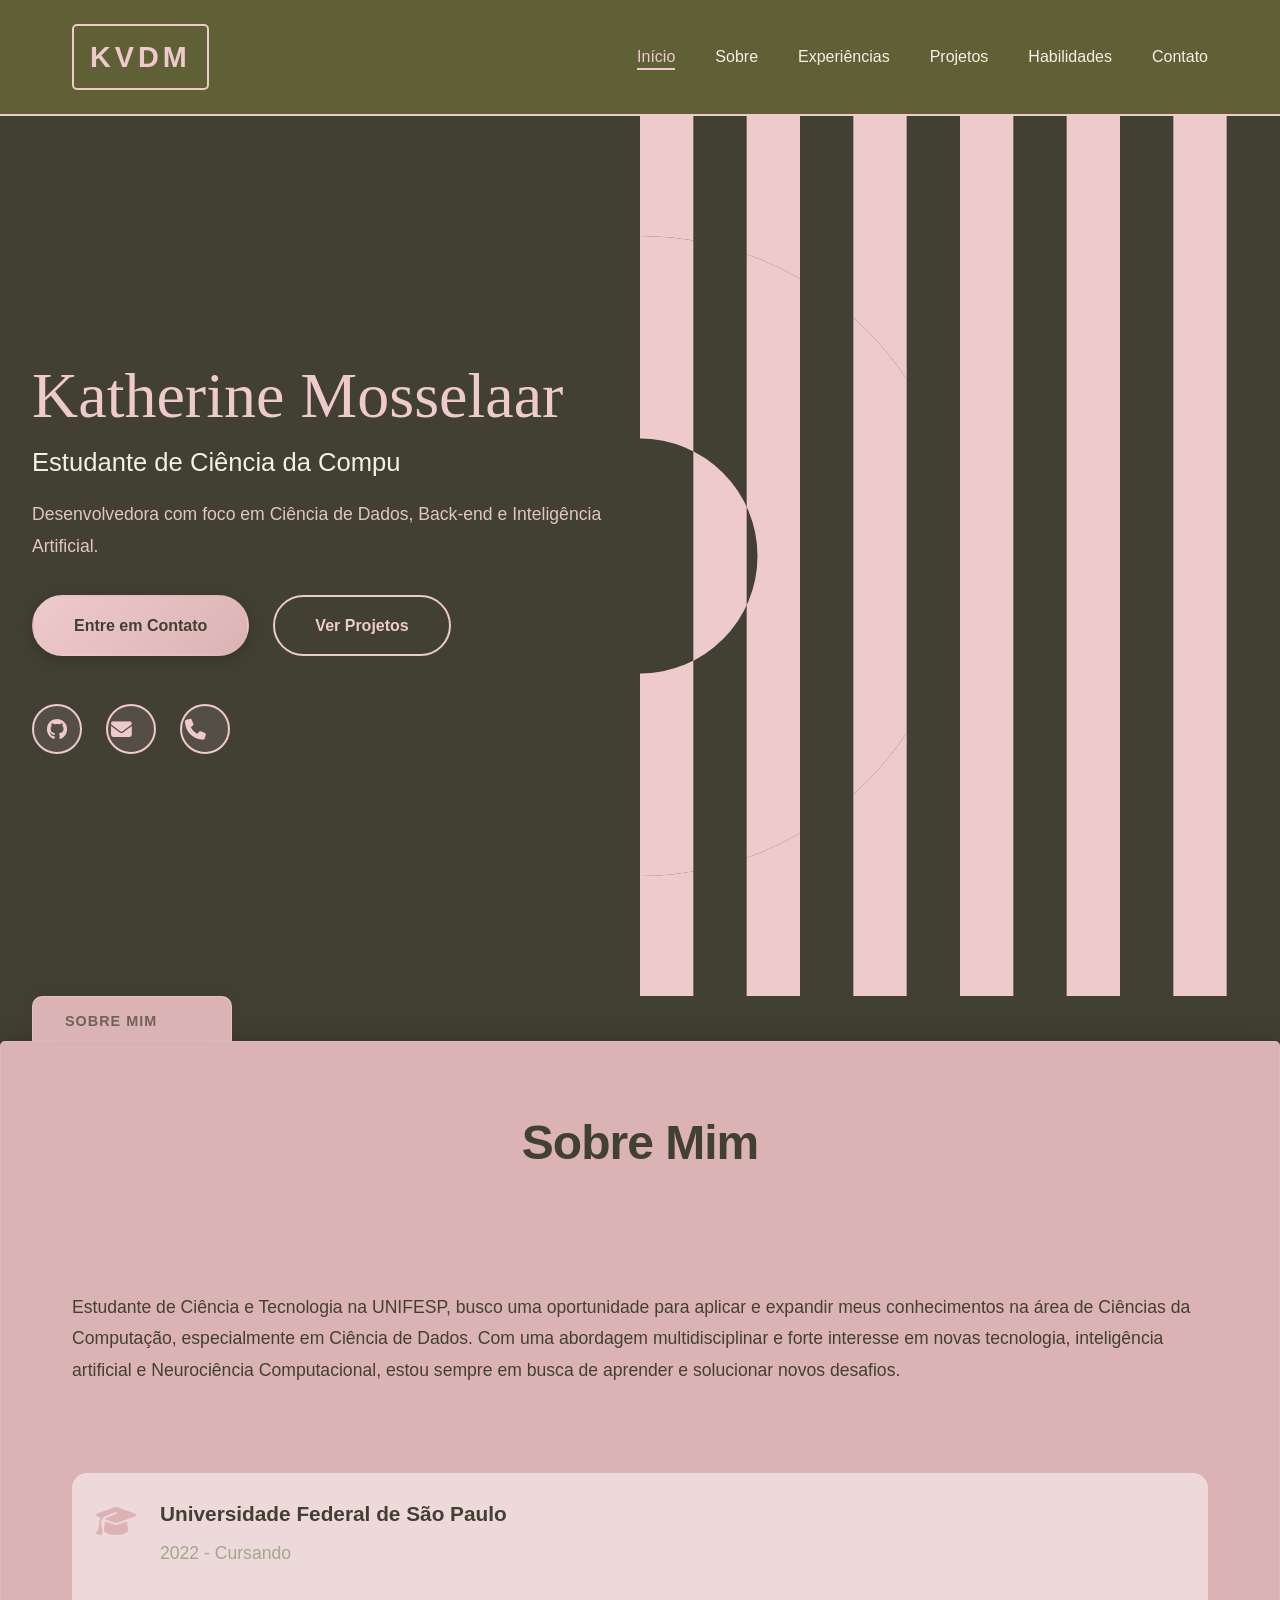
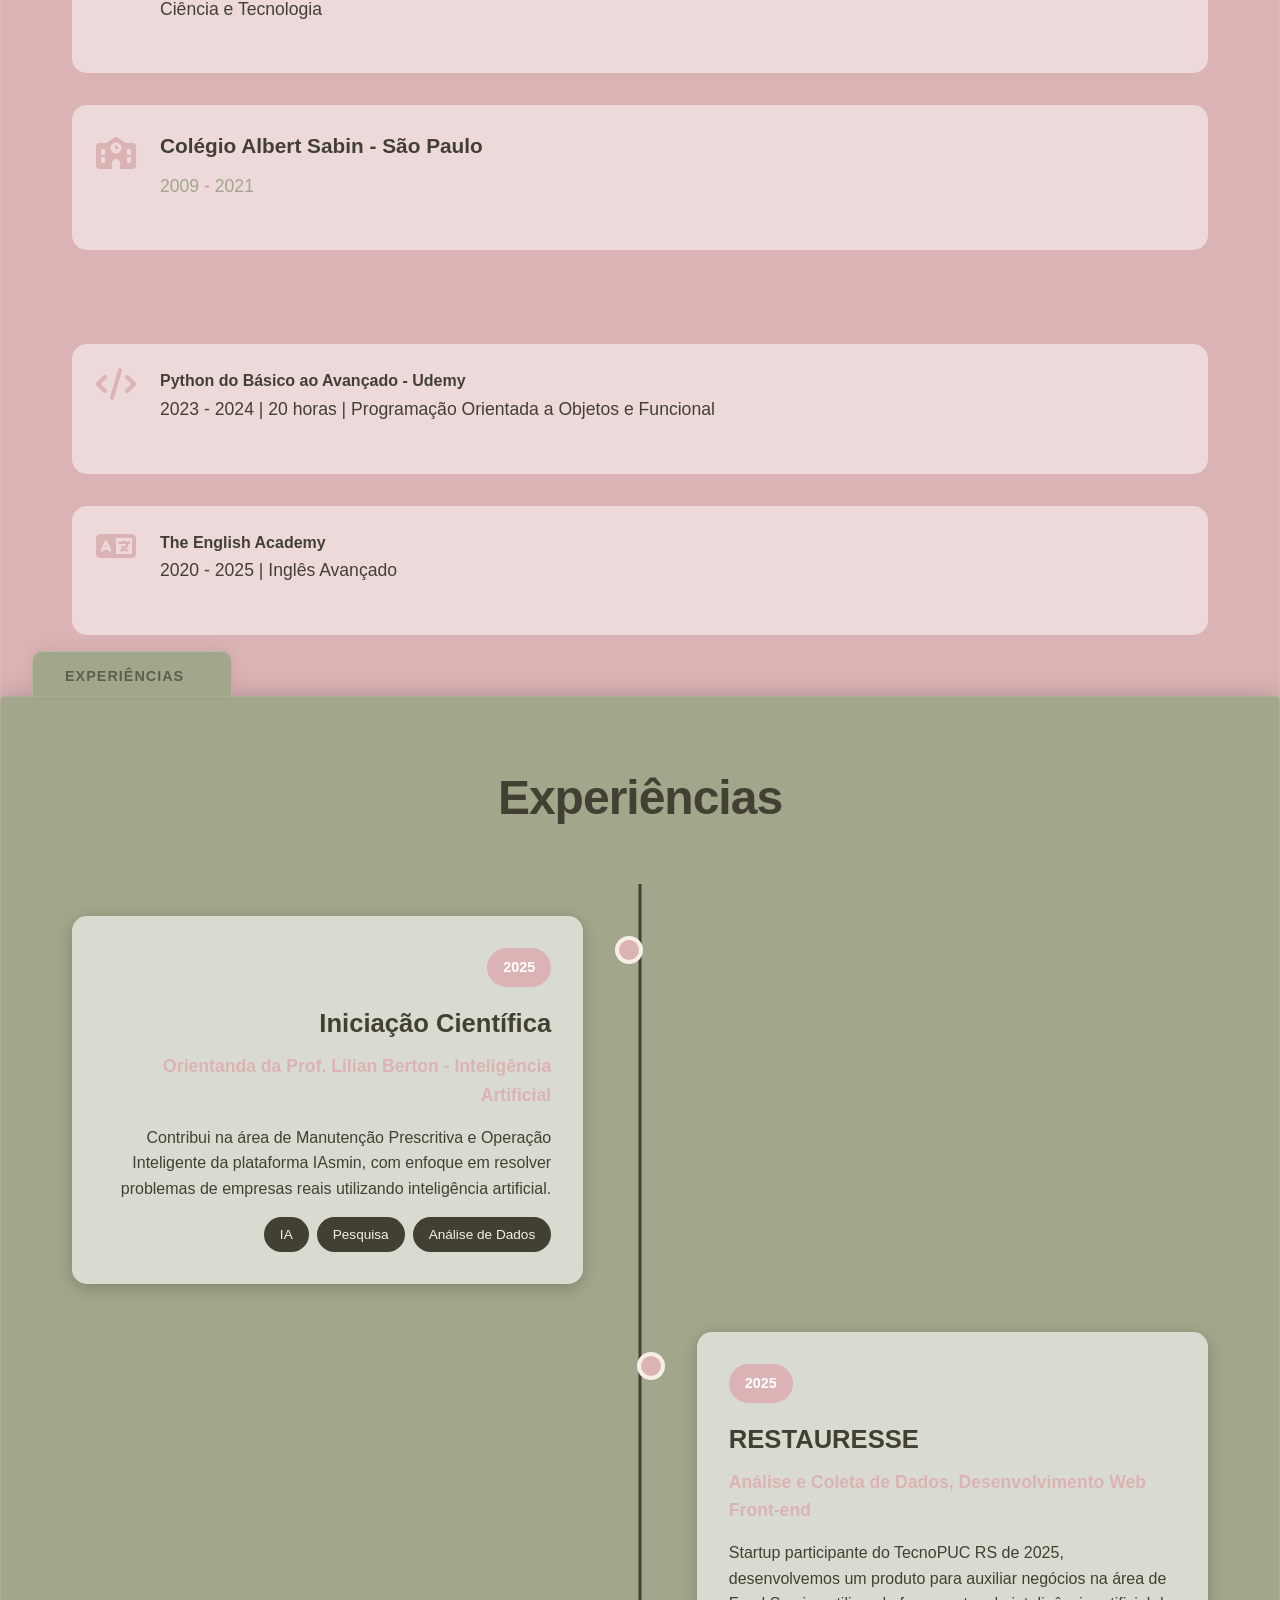
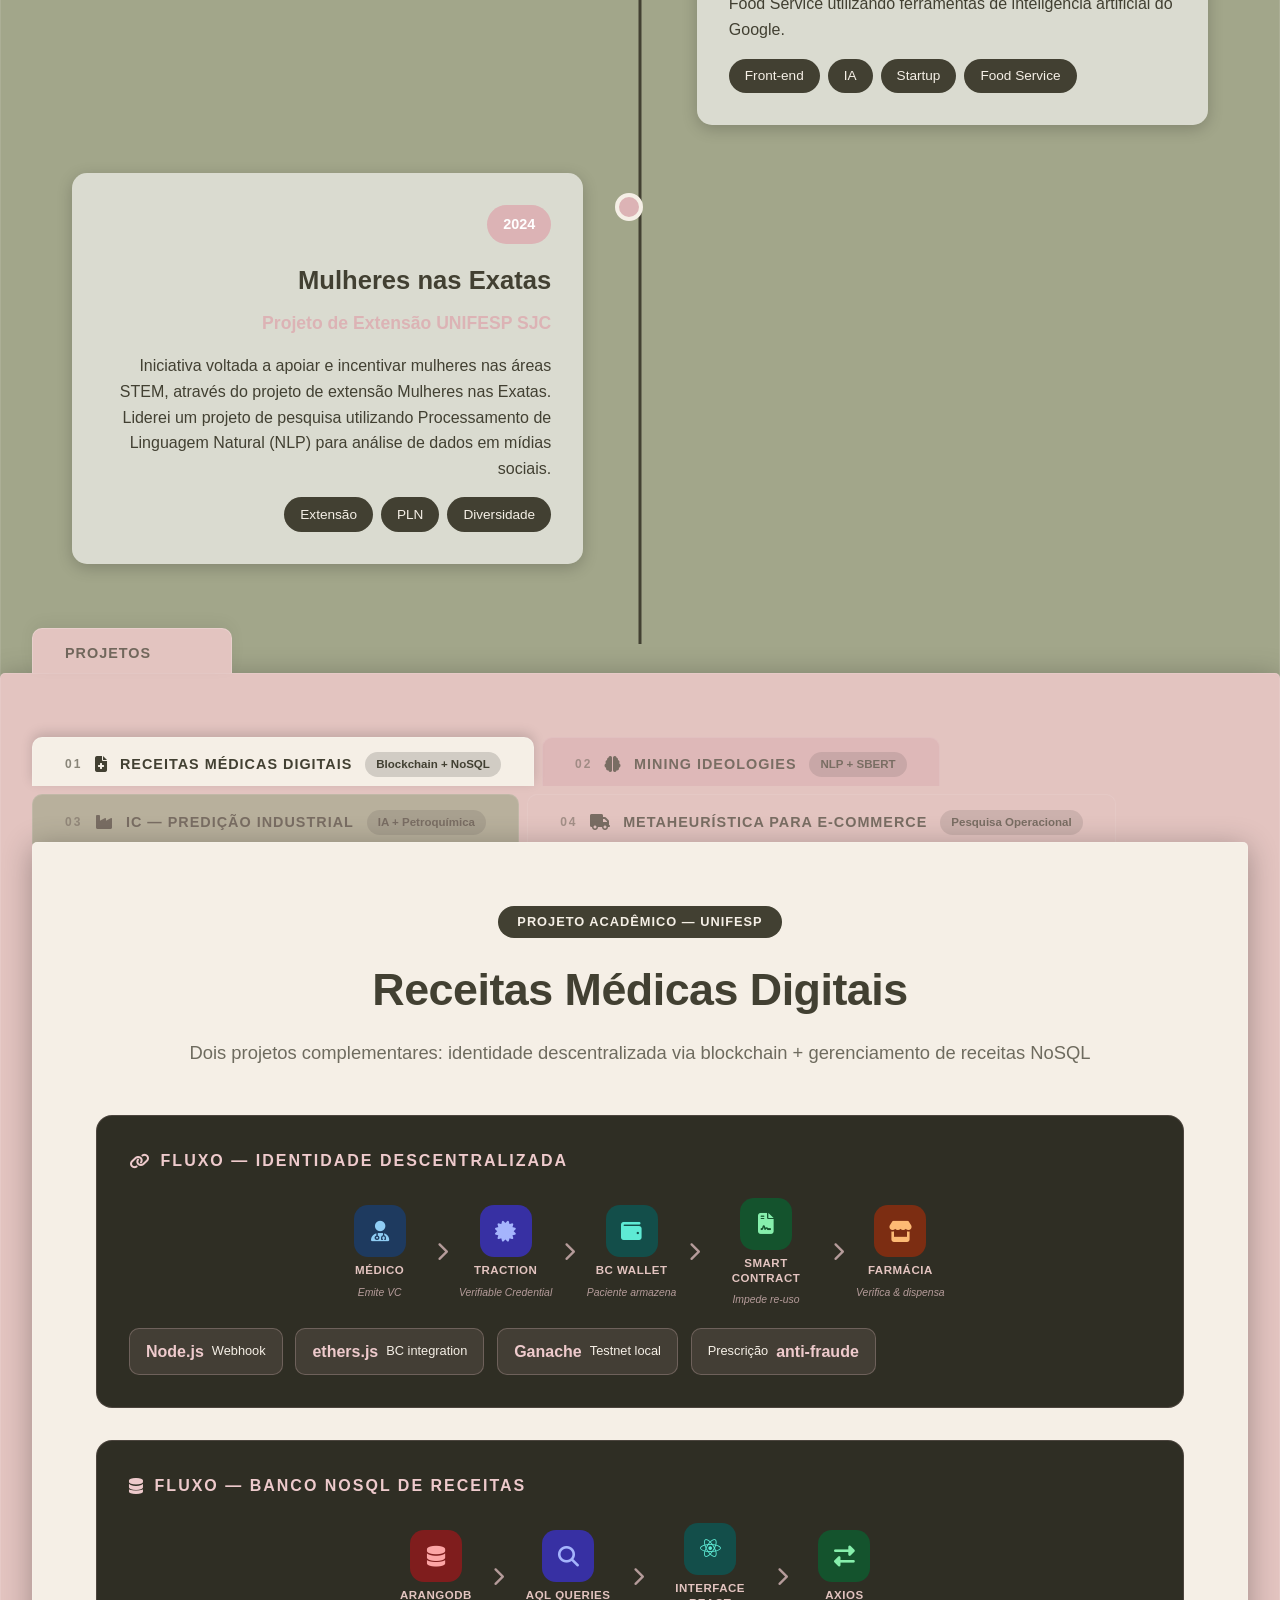
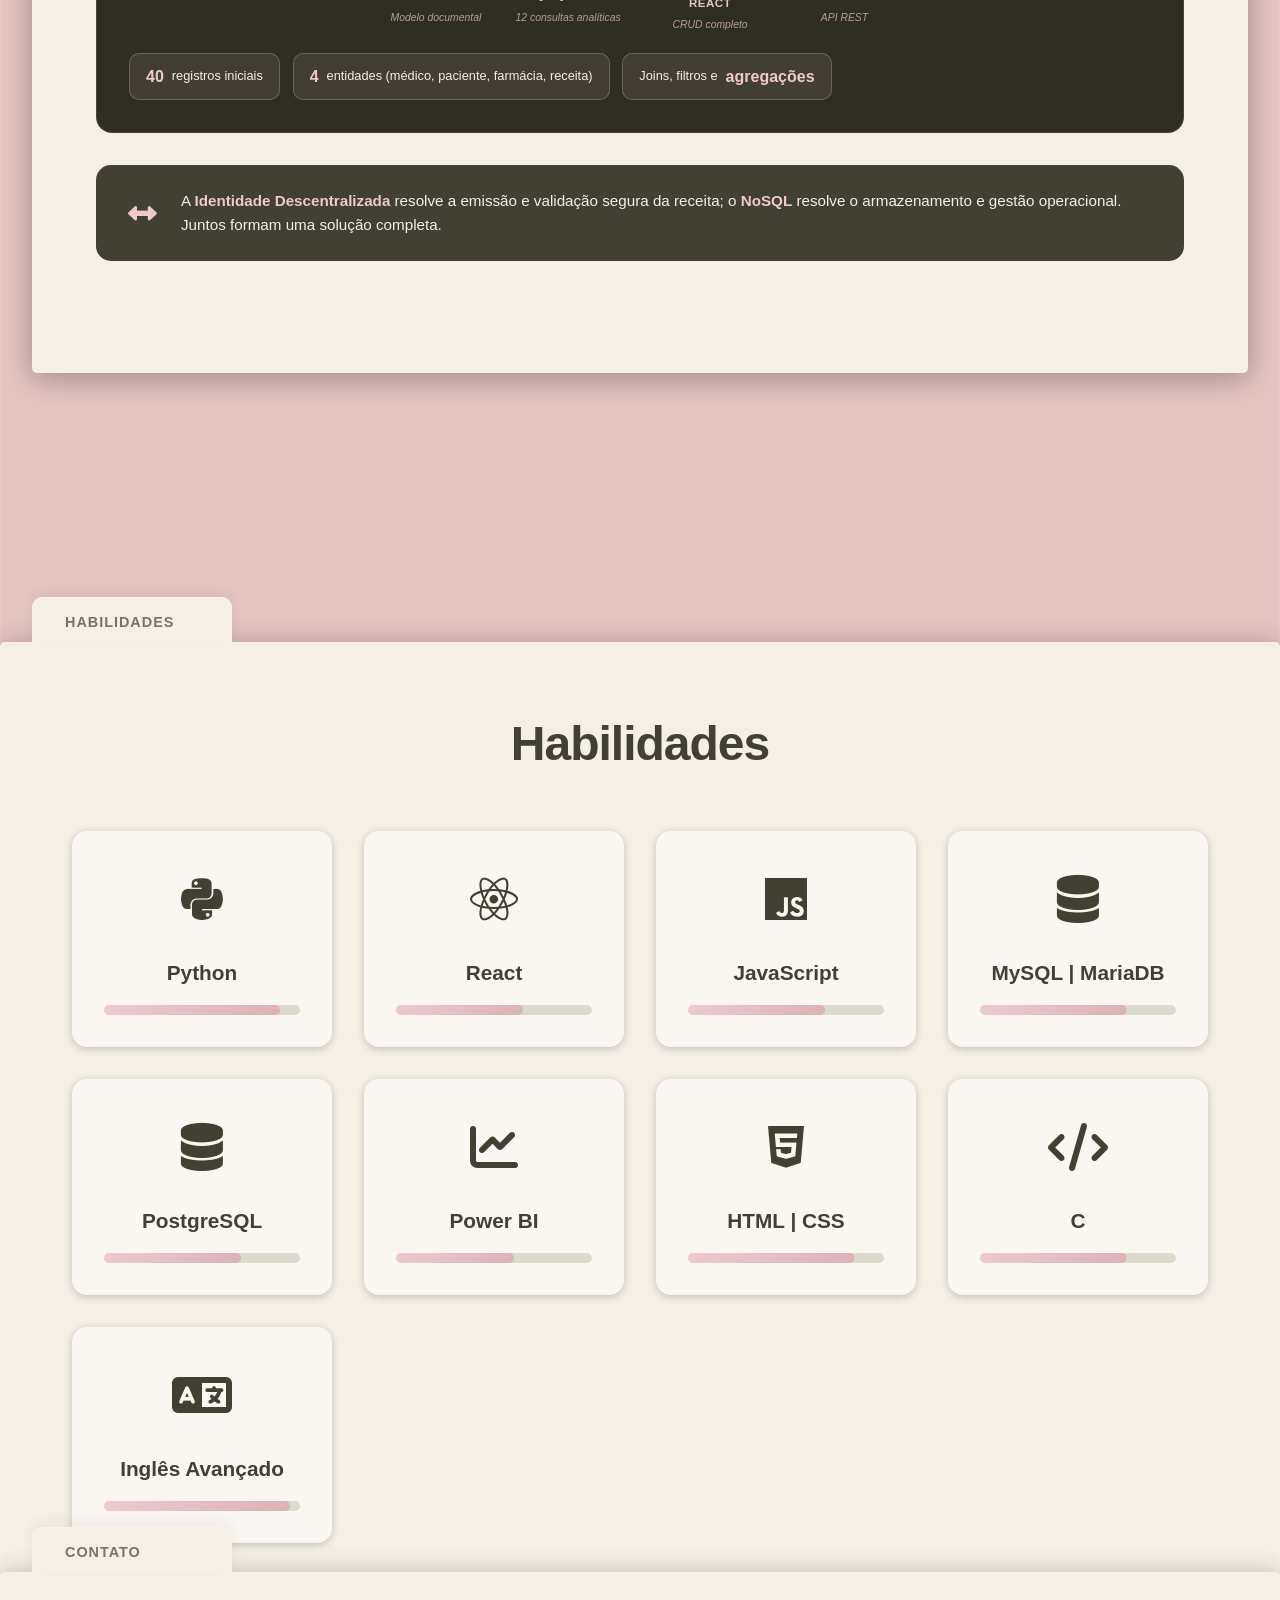
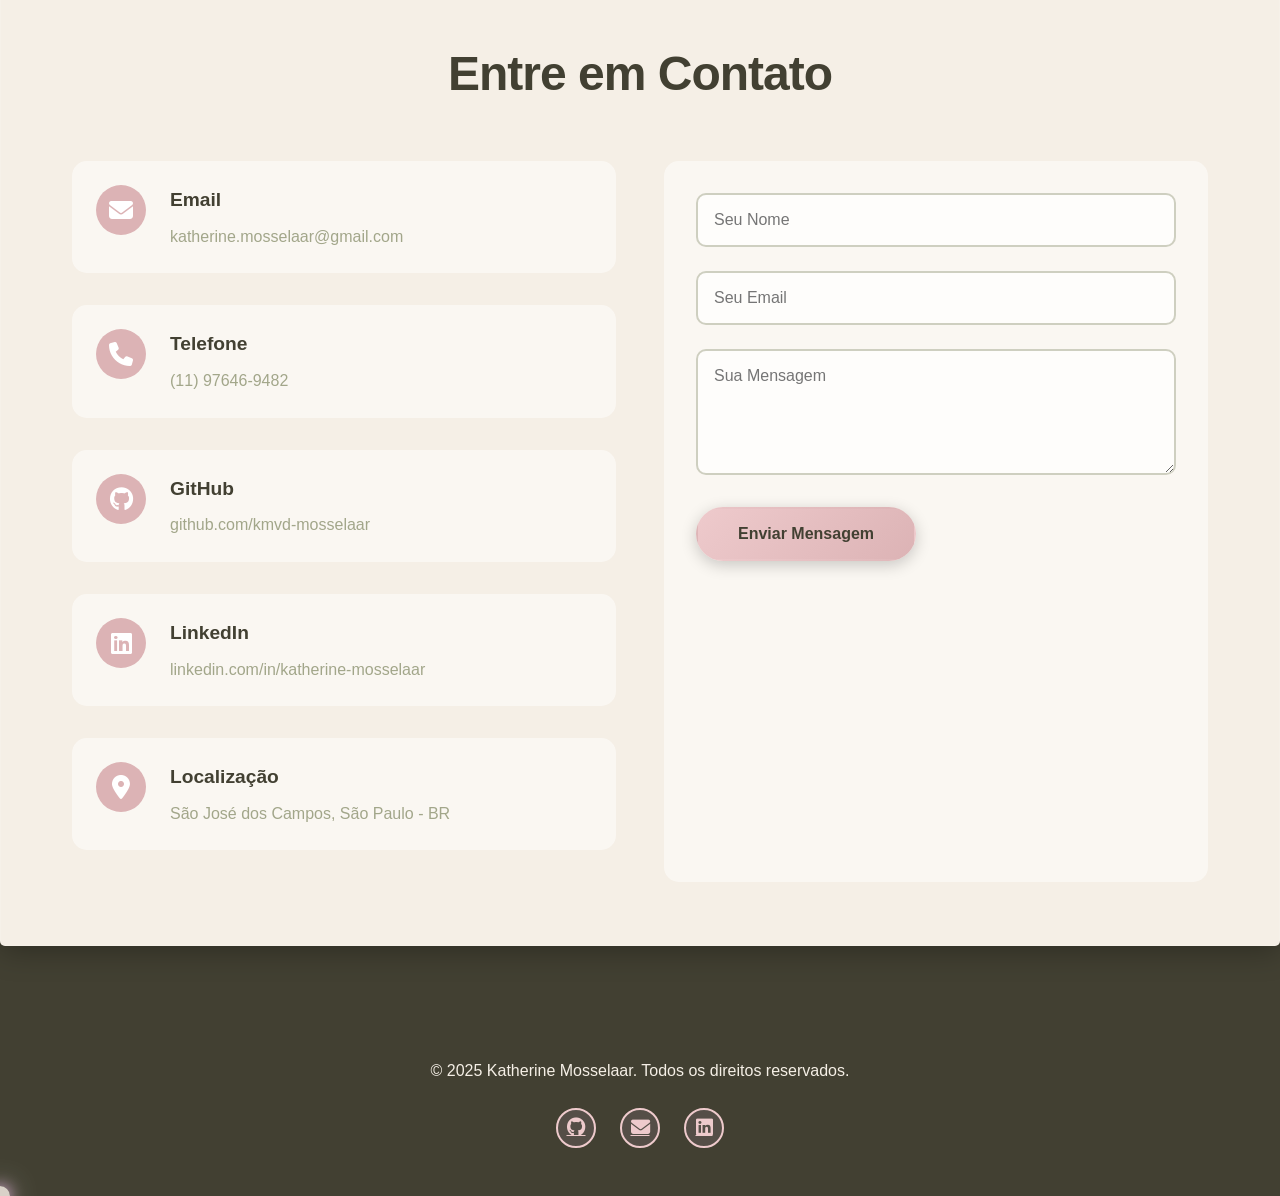
==== commit 18c4d302: "Add files via upload" ====
--- a/index.html
+++ b/index.html
@@ -1,23 +1,29 @@
 <!DOCTYPE html>
 <html lang="pt-BR">
+
 <head>
     <meta charset="UTF-8">
     <meta name="viewport" content="width=device-width, initial-scale=1.0">
     <title>Katherine Mosselaar - Portfólio</title>
     <link rel="stylesheet" href="style.css">
+    <link rel="preconnect" href="https://fonts.googleapis.com">
+    <link rel="preconnect" href="https://fonts.gstatic.com" crossorigin>
+    <link href="https://fonts.googleapis.com/css2?family=Google+Sans+Code:ital,wght,MONO@0,300..800,1;1,300..800,1&family=Spectral:ital,wght@0,200;0,300;0,400;0,500;0,600;0,700;0,800;1,200;1,300;1,400;1,500;1,600;1,700;1,800&display=swap" rel="stylesheet">
     <link rel="stylesheet" href="https://cdnjs.cloudflare.com/ajax/libs/font-awesome/6.4.0/css/all.min.css">
 </head>
+
 <body>
     <!-- Navigation -->
     <nav class="navbar">
         <div class="container">
             <div class="logo">
-                <h2>KM</h2>
+                <h2>KVDM</h2>
             </div>
             <ul class="nav-links">
                 <li><a href="#home">Início</a></li>
                 <li><a href="#about">Sobre</a></li>
                 <li><a href="#experience">Experiências</a></li>
+                <li><a href="#projects">Projetos</a></li>
                 <li><a href="#skills">Habilidades</a></li>
                 <li><a href="#contact">Contato</a></li>
             </ul>
@@ -29,360 +35,726 @@
         </div>
     </nav>
 
-    <!-- Hero Section -->
-    <section id="home" class="hero">
-        <div class="hero-content">
-            <div class="hero-text">
-                <h1 class="hero-name">KATHERINE MOSSELAAR</h1>
-                <p class="subtitle">Estudante de Ciência e Tecnologia | UNIFESP SJC</p>
-                <p class="description">
-                    Desenvolvedora em formação com foco em Front-end, Back-end, 
-                    Inteligência Artificial e Análise de Dados
-                </p>
-                <div class="cta-buttons">
-                    <a href="#contact" class="btn btn-primary">Entre em Contato</a>
-                    <a href="#experience" class="btn btn-secondary">Ver Projetos</a>
+    <!-- Folder Sections Container -->
+    <div class="folders-container">
+        <!-- Hero Section -->
+        <section id="home" class="folder-section" data-folder="inicio">
+            <div class="hero-left">
+                <div class="hero-text">
+                    <h1 class="hero-title">Katherine Mosselaar</h1>
+                    <p class="subtitle">Estudante de Ciência da Computação | UNIFESP SJC</p>
+                    <p class="description">
+                        Desenvolvedora com foco em Ciência de Dados, Back-end e
+                        Inteligência Artificial.
+                    </p>
+                    <div class="cta-buttons">
+                        <a href="#contact" class="btn btn-primary">Entre em Contato</a>
+                        <a href="#projects" class="btn btn-secondary">Ver Projetos</a>
+                    </div>
+                    <div class="social-links">
+                        <a href="https://github.com/kmvd-mosselaar" target="_blank" aria-label="GitHub">
+                            <i class="fab fa-github"></i>
+                        </a>
+                        <a href="#" class="copy-link" data-copy="katherine.mosselaar@gmail.com" data-label="Email"
+                            aria-label="Email">
+                            <i class="fas fa-envelope"></i>
+                        </a>
+                        <a href="#" class="copy-link" data-copy="+5511976469482" data-label="Telefone"
+                            aria-label="Telefone">
+                            <i class="fas fa-phone"></i>
+                        </a>
+                    </div>
                 </div>
-                <div class="social-links">
-                    <a href="https://github.com/kmvdmosselaar" target="_blank" aria-label="GitHub">
-                        <i class="fab fa-github"></i>
-                    </a>
-                    <a href="mailto:katherine.mosselaar@gmail.com" aria-label="Email">
-                        <i class="fas fa-envelope"></i>
-                    </a>
-                    <a href="tel:+5511976469482" aria-label="Telefone">
-                        <i class="fas fa-phone"></i>
-                    </a>
+            </div>
+            <div class="hero-right">
+                <canvas id="fluid-canvas"></canvas>
+            </div>
+        </section>
+        <!-- About Folder -->
+        <section id="about" class="folder-section" data-folder="sobre">
+            <div class="folder-tab">
+                <span class="folder-year">sobre mim</span>
+            </div>
+            <div class="folder-content">
+                <div class="container">
+                    <h2 class="section-title">Sobre Mim</h2>
+                    <div class="about-content">
+                        <div class="about-text">
+                            <h3>Objetivos</h3>
+                            <p>
+                                Estudante de Ciência e Tecnologia na UNIFESP, busco uma oportunidade para
+                                aplicar e expandir meus conhecimentos na área de Ciências da Computação, especialmente 
+                                em Ciência de Dados. Com uma abordagem multidisciplinar e forte interesse
+                                em novas tecnologia, inteligência artificial e Neurociência Computacional, estou sempre 
+                                em busca de aprender e solucionar novos desafios.
+                            </p>
+
+                            <div class="education">
+                                <h3>Formação</h3>
+                                <div class="education-item">
+                                    <div class="education-icon">
+                                        <i class="fas fa-graduation-cap"></i>
+                                    </div>
+                                    <div class="education-details">
+                                        <h4>Universidade Federal de São Paulo</h4>
+                                        <p class="period">2022 - Cursando</p>
+                                        <p>Ciência e Tecnologia</p>
+                                    </div>
+                                </div>
+                                <div class="education-item">
+                                    <div class="education-icon">
+                                        <i class="fas fa-school"></i>
+                                    </div>
+                                    <div class="education-details">
+                                        <h4>Colégio Albert Sabin - São Paulo</h4>
+                                        <p class="period">2009 - 2021</p>
+                                    </div>
+                                </div>
+                            </div>
+
+                            <div class="courses">
+                                <h3>Cursos Complementares</h3>
+                                <div class="course-item">
+                                    <i class="fas fa-code"></i>
+                                    <div>
+                                        <h4>Python do Básico ao Avançado - Udemy</h4>
+                                        <p>2023 - 2024 | 20 horas | Programação Orientada a Objetos e Funcional</p>
+                                    </div>
+                                </div>
+                                <div class="course-item">
+                                    <i class="fas fa-language"></i>
+                                    <div>
+                                        <h4>The English Academy</h4>
+                                        <p>2020 - 2025 | Inglês Avançado</p>
+                                    </div>
+                                </div>
+                            </div>
+                        </div>
+                    </div>
                 </div>
             </div>
-            <div class="hero-image">
-                <div class="profile-circle">
-                    <div class="circle-animation">
-                        <canvas id="circleCanvas"></canvas>
+        </section>
+
+        <!-- Experience Folder -->
+        <section id="experience" class="folder-section" data-folder="experiencia">
+            <div class="folder-tab">
+                <span class="folder-year">experiências</span>
+            </div>
+            <div class="folder-content">
+                <div class="container">
+                    <h2 class="section-title">Experiências</h2>
+                    <div class="timeline">
+                        <div class="timeline-item" data-aos="fade-right">
+                            <div class="timeline-content">
+                                <span class="date">2025</span>
+                                <h3>Iniciação Científica</h3>
+                                <h4>Orientanda da Prof. Lilian Berton - Inteligência Artificial</h4>
+                                <p>
+                                    Contribui na área de Manutenção Prescritiva e Operação Inteligente da
+                                    plataforma IAsmin, com enfoque em resolver problemas de empresas reais
+                                    utilizando inteligência artificial.
+                                </p>
+                                <div class="tags">
+                                    <span class="tag">IA</span>
+                                    <span class="tag">Pesquisa</span>
+                                    <span class="tag">Análise de Dados</span>
+                                </div>
+                            </div>
+                        </div>
+
+                        <div class="timeline-item" data-aos="fade-left">
+                            <div class="timeline-content">
+                                <span class="date">2025</span>
+                                <h3>RESTAURESSE</h3>
+                                <h4>Análise e Coleta de Dados, Desenvolvimento Web Front-end</h4>
+                                <p>
+                                    Startup participante do TecnoPUC RS de 2025, desenvolvemos um produto para auxiliar
+                                    negócios na área de Food Service utilizando ferramentas de inteligência artificial do Google.
+                                </p>
+                                <div class="tags">
+                                    <span class="tag">Front-end</span>
+                                    <span class="tag">IA</span>
+                                    <span class="tag">Startup</span>
+                                    <span class="tag">Food Service</span>
+                                </div>
+                            </div>
+                        </div>
+
+                        <div class="timeline-item" data-aos="fade-right">
+                            <div class="timeline-content">
+                                <span class="date">2024</span>
+                                <h3>Mulheres nas Exatas</h3>
+                                <h4>Projeto de Extensão UNIFESP SJC</h4>
+                                <p>
+                                    Iniciativa voltada a apoiar e incentivar mulheres nas áreas STEM, através do
+                                    projeto de extensão Mulheres nas Exatas. Liderei um projeto de pesquisa utilizando 
+                                    Processamento de Linguagem Natural (NLP) para análise de dados em mídias sociais.
+                                </p>
+                                <div class="tags">
+                                    <span class="tag">Extensão</span>
+                                    <span class="tag">PLN</span>
+                                    <span class="tag">Diversidade</span>
+                                </div>
+                            </div>
+                        </div>
                     </div>
                 </div>
             </div>
-        </div>
-        <div class="scroll-indicator">
-            <div class="mouse"></div>
-        </div>
-    </section>
-
-    <!-- About Section -->
-    <section id="about" class="about">
-        <!-- Vanishing Point Effect -->
-        <canvas id="vanishingPointCanvas"></canvas>
-
-        <div class="container">
-            <h2 class="section-title">Sobre Mim</h2>
-            <div class="about-content">
-                <div class="about-text">
-                    <h3>Objetivos</h3>
-                    <p>
-                        Estudante de Ciência e Tecnologia na UNIFESP, busco uma oportunidade para 
-                        aplicar e expandir meus conhecimentos na área de Ciências da Computação, desde 
-                        o front-end ao back-end. Com uma abordagem multidisciplinar e forte interesse 
-                        em tecnologia, inteligência artificial e análise de dados, estou sempre em busca 
-                        de aprender e solucionar novos desafios.
-                    </p>
-                    
-                    <div class="education">
-                        <h3>Formação</h3>
-                        <div class="education-item">
-                            <div class="education-icon">
-                                <i class="fas fa-graduation-cap"></i>
-                            </div>
-                            <div class="education-details">
-                                <h4>Universidade Federal de São Paulo</h4>
-                                <p class="period">2022 - Cursando</p>
-                                <p>Ciência e Tecnologia</p>
-                            </div>
-                        </div>
-                        <div class="education-item">
-                            <div class="education-icon">
-                                <i class="fas fa-school"></i>
-                            </div>
-                            <div class="education-details">
-                                <h4>Colégio Albert Sabin - São Paulo</h4>
-                                <p class="period">2009 - 2021</p>
-                            </div>
-                        </div>
-                    </div>
-
-                    <div class="courses">
-                        <h3>Cursos Complementares</h3>
-                        <div class="course-item">
-                            <i class="fas fa-code"></i>
-                            <div>
-                                <h4>Python do Básico ao Avançado - Udemy</h4>
-                                <p>2023 - 2024 | 20 horas | Programação Orientada a Objetos e Funcional</p>
-                            </div>
-                        </div>
-                        <div class="course-item">
-                            <i class="fas fa-language"></i>
-                            <div>
-                                <h4>The English Academy</h4>
-                                <p>2020 - 2025 | Inglês Avançado</p>
-                            </div>
-                        </div>
+        </section>
+
+        <!-- ============================================
+             PROJECTS STACK - PASTAS INTERATIVAS
+             ============================================ -->
+        <section id="projects" class="folder-section" data-folder="projects">
+            <div class="folder-tab">
+                <span class="folder-year">projetos</span>
+            </div>
+            <div class="folder-content">
+
+                <!-- Tab Row -->
+                <div
+                    style="display:flex; gap:0.5rem; flex-wrap:wrap; margin-bottom:-2px; position:relative; z-index:10;">
+                    <div class="project-tabs-row" data-project="1">
+                        <span class="project-tab-number">01</span>
+                        <i class="fas fa-file-medical"></i>
+                        <span class="project-tab-name">Receitas Médicas Digitais</span>
+                        <span class="project-tab-badge">Blockchain + NoSQL</span>
+                    </div>
+                    <div class="project-tabs-row" data-project="2">
+                        <span class="project-tab-number">02</span>
+                        <i class="fas fa-brain"></i>
+                        <span class="project-tab-name">Mining Ideologies</span>
+                        <span class="project-tab-badge">NLP + SBERT</span>
+                    </div>
+                    <div class="project-tabs-row" data-project="3">
+                        <span class="project-tab-number">03</span>
+                        <i class="fas fa-industry"></i>
+                        <span class="project-tab-name">IC — Predição Industrial</span>
+                        <span class="project-tab-badge">IA + Petroquímica</span>
+                    </div>
+                    <div class="project-tabs-row" data-project="4">
+                        <span class="project-tab-number">04</span>
+                        <i class="fas fa-truck"></i>
+                        <span class="project-tab-name">Metaheurística para E-commerce</span>
+                        <span class="project-tab-badge">Pesquisa Operacional</span>
                     </div>
                 </div>
-            </div>
-        </div>
-    </section>
-
-    <!-- Experience Section -->
-    <section id="experience" class="experience">
-        <div class="container">
-            <h2 class="section-title">Experiências</h2>
-            <div class="timeline">
-                <div class="timeline-item" data-aos="fade-right">
-                    <div class="timeline-content">
-                        <span class="date">2025</span>
-                        <h3>Iniciação Científica</h3>
-                        <h4>Orientanda da Prof. Lilian Berton - Inteligência Artificial</h4>
-                        <p>
-                            Contribuo na área de Manutenção Prescritiva e Operação Inteligente da 
-                            plataforma IAsmin, com enfoque em resolver problemas de empresas reais 
-                            utilizando inteligência artificial.
-                        </p>
-                        <div class="tags">
-                            <span class="tag">IA</span>
-                            <span class="tag">Pesquisa</span>
-                            <span class="tag">Análise de Dados</span>
+
+                <!-- ░░ PROJETO 1 — RECEITAS MÉDICAS DIGITAIS ░░ -->
+                <div class="project-folder" data-project="1">
+                    <div class="project-folder-content">
+                        <div class="container">
+                            <div class="project-header">
+                                <span class="project-badge">Projeto Acadêmico — UNIFESP</span>
+                                <h2 class="project-title">Receitas Médicas Digitais</h2>
+                                <p class="project-subtitle">Dois projetos complementares: identidade descentralizada via
+                                    blockchain + gerenciamento de receitas NoSQL</p>
+                            </div>
+
+                            <!-- Infográfico ByteByteGo: Blockchain Flow -->
+                            <div class="infographic">
+                                <div class="infographic-title"><i class="fas fa-link"></i> Fluxo — Identidade
+                                    Descentralizada</div>
+                                <div class="infographic-flow">
+                                    <div class="flow-step">
+                                        <div class="flow-step-icon fs-blue"><i class="fas fa-user-md"></i></div>
+                                        <div class="flow-step-label">Médico</div>
+                                        <div class="flow-step-sub">Emite VC</div>
+                                    </div>
+                                    <div class="flow-arrow"><i class="fas fa-chevron-right"></i></div>
+                                    <div class="flow-step">
+                                        <div class="flow-step-icon fs-purple"><i class="fas fa-certificate"></i></div>
+                                        <div class="flow-step-label">Traction</div>
+                                        <div class="flow-step-sub">Verifiable Credential</div>
+                                    </div>
+                                    <div class="flow-arrow"><i class="fas fa-chevron-right"></i></div>
+                                    <div class="flow-step">
+                                        <div class="flow-step-icon fs-teal"><i class="fas fa-wallet"></i></div>
+                                        <div class="flow-step-label">BC Wallet</div>
+                                        <div class="flow-step-sub">Paciente armazena</div>
+                                    </div>
+                                    <div class="flow-arrow"><i class="fas fa-chevron-right"></i></div>
+                                    <div class="flow-step">
+                                        <div class="flow-step-icon fs-green"><i class="fas fa-file-contract"></i></div>
+                                        <div class="flow-step-label">Smart Contract</div>
+                                        <div class="flow-step-sub">Impede re-uso</div>
+                                    </div>
+                                    <div class="flow-arrow"><i class="fas fa-chevron-right"></i></div>
+                                    <div class="flow-step">
+                                        <div class="flow-step-icon fs-orange"><i class="fas fa-store"></i></div>
+                                        <div class="flow-step-label">Farmácia</div>
+                                        <div class="flow-step-sub">Verifica &amp; dispensa</div>
+                                    </div>
+                                </div>
+                                <div class="infographic-stats">
+                                    <div class="stat-badge"><strong>Node.js</strong> Webhook</div>
+                                    <div class="stat-badge"><strong>ethers.js</strong> BC integration</div>
+                                    <div class="stat-badge"><strong>Ganache</strong> Testnet local</div>
+                                    <div class="stat-badge">Prescrição <strong>anti-fraude</strong></div>
+                                </div>
+                            </div>
+
+                            <!-- Infográfico ByteByteGo: NoSQL Flow -->
+                            <div class="infographic">
+                                <div class="infographic-title"><i class="fas fa-database"></i> Fluxo — Banco NoSQL de
+                                    Receitas</div>
+                                <div class="infographic-flow">
+                                    <div class="flow-step">
+                                        <div class="flow-step-icon fs-red"><i class="fas fa-database"></i></div>
+                                        <div class="flow-step-label">ArangoDB</div>
+                                        <div class="flow-step-sub">Modelo documental</div>
+                                    </div>
+                                    <div class="flow-arrow"><i class="fas fa-chevron-right"></i></div>
+                                    <div class="flow-step">
+                                        <div class="flow-step-icon fs-purple"><i class="fas fa-search"></i></div>
+                                        <div class="flow-step-label">AQL Queries</div>
+                                        <div class="flow-step-sub">12 consultas analíticas</div>
+                                    </div>
+                                    <div class="flow-arrow"><i class="fas fa-chevron-right"></i></div>
+                                    <div class="flow-step">
+                                        <div class="flow-step-icon fs-teal"><i class="fab fa-react"></i></div>
+                                        <div class="flow-step-label">Interface React</div>
+                                        <div class="flow-step-sub">CRUD completo</div>
+                                    </div>
+                                    <div class="flow-arrow"><i class="fas fa-chevron-right"></i></div>
+                                    <div class="flow-step">
+                                        <div class="flow-step-icon fs-green"><i class="fas fa-exchange-alt"></i></div>
+                                        <div class="flow-step-label">Axios</div>
+                                        <div class="flow-step-sub">API REST</div>
+                                    </div>
+                                </div>
+                                <div class="infographic-stats">
+                                    <div class="stat-badge"><strong>40</strong> registros iniciais</div>
+                                    <div class="stat-badge"><strong>4</strong> entidades (médico, paciente, farmácia,
+                                        receita)</div>
+                                    <div class="stat-badge">Joins, filtros e <strong>agregações</strong></div>
+                                </div>
+                            </div>
+
+                            <div class="project-connection">
+                                <i class="fas fa-arrows-alt-h"></i>
+                                <p>A <strong>Identidade Descentralizada</strong> resolve a emissão e validação segura da
+                                    receita; o <strong>NoSQL</strong> resolve o armazenamento e gestão operacional.
+                                    Juntos formam uma solução completa.</p>
+                            </div>
+                        </div>
+                    </div>
+                </div><!-- /project-folder 1 -->
+
+                <!-- ░░ PROJETO 2 — MINING GENDER IDEOLOGIES ░░ -->
+                <div class="project-folder" data-project="2">
+                    <div class="project-folder-content">
+                        <div class="container">
+                            <div class="project-header">
+                                <span class="project-badge">Pesquisa Científica — UNIFESP × Mulheres nas Exatas</span>
+                                <h2 class="project-title">Mining Gender Ideologies</h2>
+                                <p class="project-subtitle">Análise computacional multilíngue do movimento "tradwife"
+                                    no Instagram usando NLP, SBERT e K-Means</p>
+                            </div>
+
+                            <!-- Infográfico: Pipeline NLP -->
+                            <div class="infographic">
+                                <div class="infographic-title"><i class="fas fa-project-diagram"></i> Pipeline de
+                                    Análise NLP</div>
+                                <div class="infographic-flow">
+                                    <div class="flow-step">
+                                        <div class="flow-step-icon fs-pink"><i class="fab fa-instagram"></i></div>
+                                        <div class="flow-step-label">Instagram</div>
+                                        <div class="flow-step-sub">3.484 posts via Apify</div>
+                                    </div>
+                                    <div class="flow-arrow"><i class="fas fa-chevron-right"></i></div>
+                                    <div class="flow-step">
+                                        <div class="flow-step-icon fs-orange"><i class="fas fa-language"></i></div>
+                                        <div class="flow-step-label">Langdetect</div>
+                                        <div class="flow-step-sub">EN, PT, DE, ES, FR</div>
+                                    </div>
+                                    <div class="flow-arrow"><i class="fas fa-chevron-right"></i></div>
+                                    <div class="flow-step">
+                                        <div class="flow-step-icon fs-purple"><i class="fas fa-brain"></i></div>
+                                        <div class="flow-step-label">SBERT</div>
+                                        <div class="flow-step-sub">paraphrase-multilingual-MiniLM</div>
+                                    </div>
+                                    <div class="flow-arrow"><i class="fas fa-chevron-right"></i></div>
+                                    <div class="flow-step">
+                                        <div class="flow-step-icon fs-blue"><i class="fas fa-object-group"></i></div>
+                                        <div class="flow-step-label">K-Means</div>
+                                        <div class="flow-step-sub">Silhouette Score</div>
+                                    </div>
+                                    <div class="flow-arrow"><i class="fas fa-chevron-right"></i></div>
+                                    <div class="flow-step">
+                                        <div class="flow-step-icon fs-teal"><i class="fas fa-chart-scatter"></i></div>
+                                        <div class="flow-step-label">PCA</div>
+                                        <div class="flow-step-sub">Visualização 2D</div>
+                                    </div>
+                                    <div class="flow-arrow"><i class="fas fa-chevron-right"></i></div>
+                                    <div class="flow-step">
+                                        <div class="flow-step-icon fs-green"><i class="fas fa-file-alt"></i></div>
+                                        <div class="flow-step-label">Relatório</div>
+                                        <div class="flow-step-sub">Clusters discursivos</div>
+                                    </div>
+                                </div>
+                                <div class="infographic-stats">
+                                    <div class="stat-badge"><strong>3.484</strong> posts analisados</div>
+                                    <div class="stat-badge"><strong>5</strong> línguas</div>
+                                    <div class="stat-badge">Clusters: <strong>doméstico · religioso · político</strong>
+                                    </div>
+                                    <div class="stat-badge">Embeddings <strong>L2 normalizados</strong></div>
+                                </div>
+                            </div>
+
+                            <div class="project-connection">
+                                <i class="fas fa-lightbulb"></i>
+                                <p>O estudo revelou que, embora o movimento <strong>tradwife</strong> circule
+                                    globalmente, seus significados e implicações ideológicas variam significativamente
+                                    entre contextos linguísticos e culturais — evidenciando a importância da análise
+                                    multilingual.</p>
+                            </div>
+                        </div>
+                    </div>
+                </div><!-- /project-folder 2 -->
+
+                <!-- ░░ PROJETO 3 — IC LSTM INDUSTRIAL ░░ -->
+                <div class="project-folder" data-project="3">
+                    <div class="project-folder-content">
+                        <div class="container">
+                            <div class="project-header">
+                                <span class="project-badge">Iniciação Científica — UNIFESP × Plataforma IAsmin</span>
+                                <h2 class="project-title">Previsão de Variáveis Industriais com LSTM e Machine Learning</h2>
+                                <p class="project-subtitle">Manutenção prescritiva para indústria petroquímica: previsão
+                                    da abertura de válvula usando redes neurais LSTM, Random Forest e KNN.</p>
+                            </div>
+
+                            <!-- Infográfico: Pipeline ML -->
+                            <div class="infographic">
+                                <div class="infographic-title"><i class="fas fa-robot"></i> Pipeline de Machine Learning
+                                </div>
+                                <div class="infographic-flow">
+                                    <div class="flow-step">
+                                        <div class="flow-step-icon fs-orange"><i class="fas fa-industry"></i></div>
+                                        <div class="flow-step-label">Forno VTI-101</div>
+                                        <div class="flow-step-sub">16.332 leituras</div>
+                                    </div>
+                                    <div class="flow-arrow"><i class="fas fa-chevron-right"></i></div>
+                                    <div class="flow-step">
+                                        <div class="flow-step-icon fs-olive"><i class="fas fa-filter"></i></div>
+                                        <div class="flow-step-label">Pré-processamento</div>
+                                        <div class="flow-step-sub">MinMaxScaler + janelas</div>
+                                    </div>
+                                    <div class="flow-arrow"><i class="fas fa-chevron-right"></i></div>
+                                    <div class="flow-step">
+                                        <div class="flow-step-icon fs-blue"><i class="fas fa-sliders-h"></i></div>
+                                        <div class="flow-step-label">Optuna</div>
+                                        <div class="flow-step-sub">30 trials HPO</div>
+                                    </div>
+                                    <div class="flow-arrow"><i class="fas fa-chevron-right"></i></div>
+                                    <div class="flow-step">
+                                        <div class="flow-step-icon fs-purple"><i class="fas fa-network-wired"></i></div>
+                                        <div class="flow-step-label">LSTM</div>
+                                        <div class="flow-step-sub">112 unidades + Dropout</div>
+                                    </div>
+                                    <div class="flow-arrow"><i class="fas fa-chevron-right"></i></div>
+                                    <div class="flow-step">
+                                        <div class="flow-step-icon fs-green"><i class="fas fa-tree"></i></div>
+                                        <div class="flow-step-label">Random Forest</div>
+                                        <div class="flow-step-sub">50 iterações</div>
+                                    </div>
+                                    <div class="flow-arrow"><i class="fas fa-chevron-right"></i></div>
+                                    <div class="flow-step">
+                                        <div class="flow-step-icon fs-teal"><i class="fas fa-bell"></i></div>
+                                        <div class="flow-step-label">Alerta Prescritivo</div>
+                                        <div class="flow-step-sub">Falha detectada</div>
+                                    </div>
+                                </div>
+                                <div class="infographic-stats">
+                                    <div class="stat-badge">AUC-ROC <strong>0.969</strong></div>
+                                    <div class="stat-badge">F1-Score <strong>0.875</strong></div>
+                                    <div class="stat-badge">Recall falhas <strong>82.6%</strong></div>
+                                    <div class="stat-badge">Threshold otimizado <strong>0.45</strong></div>
+                                    <div class="stat-badge">Janela temporal <strong>26–54 dias</strong></div>
+                                    <div class="stat-badge">Stack: <strong>Python · Keras · Scikit-learn</strong></div>
+                                </div>
+                            </div>
+
+                            <div class="project-connection">
+                                <i class="fas fa-wrench"></i>
+                                <p>O modelo LSTM detecta <strong>4 de cada 5 falhas</strong> antes que se tornem
+                                    críticas, permitindo manutenção prescritiva em vez de corretiva — reduzindo paragens
+                                    não programadas na planta petroquímica.</p>
+                            </div>
+                        </div>
+                    </div>
+                </div><!-- /project-folder 3 -->
+
+                <!-- ░░ PROJETO 4 — ALNS E-COMMERCE ░░ -->
+                <div class="project-folder" data-project="4">
+                    <div class="project-folder-content">
+                        <div class="container">
+                            <div class="project-header">
+                                <span class="project-badge">Pesquisa Operacional — UNIFESP SBPO</span>
+                                <h2 class="project-title">Metaheurística ALNS para Entrega Direta</h2>
+                                <p class="project-subtitle">Otimização logística em e-commerce: múltiplos CDs, frota
+                                    heterogênea, split delivery e transbordo usando ALNS</p>
+                            </div>
+
+                            <!-- Infográfico: Logística Flow -->
+                            <div class="infographic">
+                                <div class="infographic-title"><i class="fas fa-route"></i> Fluxo — Otimização Logística
+                                    ALNS</div>
+                                <div class="infographic-flow">
+                                    <div class="flow-step">
+                                        <div class="flow-step-icon fs-blue"><i class="fas fa-warehouse"></i></div>
+                                        <div class="flow-step-label">CD 1 &amp; 2</div>
+                                        <div class="flow-step-sub">Estoque limitado</div>
+                                    </div>
+                                    <div class="flow-arrow"><i class="fas fa-chevron-right"></i></div>
+                                    <div class="flow-step">
+                                        <div class="flow-step-icon fs-purple"><i class="fas fa-truck"></i></div>
+                                        <div class="flow-step-label">Frota Heterog.</div>
+                                        <div class="flow-step-sub">Capacidades distintas</div>
+                                    </div>
+                                    <div class="flow-arrow"><i class="fas fa-chevron-right"></i></div>
+                                    <div class="flow-step">
+                                        <div class="flow-step-icon fs-orange"><i class="fas fa-random"></i></div>
+                                        <div class="flow-step-label">ALNS</div>
+                                        <div class="flow-step-sub">Destroy &amp; Repair</div>
+                                    </div>
+                                    <div class="flow-arrow"><i class="fas fa-chevron-right"></i></div>
+                                    <div class="flow-step">
+                                        <div class="flow-step-icon fs-teal"><i class="fas fa-cut"></i></div>
+                                        <div class="flow-step-label">Split Delivery</div>
+                                        <div class="flow-step-sub">2 veículos/cliente</div>
+                                    </div>
+                                    <div class="flow-arrow"><i class="fas fa-chevron-right"></i></div>
+                                    <div class="flow-step">
+                                        <div class="flow-step-icon fs-green"><i class="fas fa-exchange-alt"></i></div>
+                                        <div class="flow-step-label">Transbordo</div>
+                                        <div class="flow-step-sub">Consolidação entre CDs</div>
+                                    </div>
+                                    <div class="flow-arrow"><i class="fas fa-chevron-right"></i></div>
+                                    <div class="flow-step">
+                                        <div class="flow-step-icon fs-pink"><i class="fas fa-tag"></i></div>
+                                        <div class="flow-step-label">Custo Mínimo</div>
+                                        <div class="flow-step-sub">Solução heurística</div>
+                                    </div>
+                                </div>
+                                <div class="infographic-stats">
+                                    <div class="stat-badge"><strong>500</strong> clientes simulados</div>
+                                    <div class="stat-badge"><strong>100</strong> produtos</div>
+                                    <div class="stat-badge"><strong>~1M</strong> variáveis no modelo PLIM</div>
+                                    <div class="stat-badge">Benchmark vs. <strong>Gurobi</strong> (exato)</div>
+                                    <div class="stat-badge">Sem split: <strong>30%</strong> demanda não atendida</div>
+                                    <div class="stat-badge">Stack: <strong>Python · OR-Tools</strong></div>
+                                </div>
+                            </div>
+
+                            <div class="project-connection">
+                                <i class="fas fa-balance-scale"></i>
+                                <p>A ALNS encontra soluções de <strong>alta qualidade em tempo hábil</strong>, superando
+                                    as limitações de escalabilidade do solver exato Gurobi — e demonstra que a entrega
+                                    fracionada (split delivery) é crucial para atender 100% da demanda.</p>
+                            </div>
+                        </div>
+                    </div>
+                </div><!-- /project-folder 4 -->
+
+            </div> <!-- folder-content -->
+        </section>
+
+
+        <section id="skills" class="folder-section" data-folder="habilidades">
+            <div class="folder-tab">
+                <span class="folder-year">habilidades</span>
+            </div>
+            <div class="folder-content">
+                <div class="container">
+                    <h2 class="section-title">Habilidades</h2>
+                    <div class="skills-grid">
+                        <div class="skill-card" data-aos="fade-up">
+                            <div class="skill-icon">
+                                <i class="fab fa-python"></i>
+                            </div>
+                            <h3>Python</h3>
+                            <div class="skill-bar">
+                                <div class="skill-progress" style="width: 90%"></div>
+                            </div>
+                        </div>
+
+                        <div class="skill-card" data-aos="fade-up" data-aos-delay="100">
+                            <div class="skill-icon">
+                                <i class="fab fa-react"></i>
+                            </div>
+                            <h3>React</h3>
+                            <div class="skill-bar">
+                                <div class="skill-progress" style="width: 65%"></div>
+                            </div>
+                        </div>
+
+                        <div class="skill-card" data-aos="fade-up" data-aos-delay="200">
+                            <div class="skill-icon">
+                                <i class="fab fa-js"></i>
+                            </div>
+                            <h3>JavaScript</h3>
+                            <div class="skill-bar">
+                                <div class="skill-progress" style="width: 70%"></div>
+                            </div>
+                        </div>
+
+                        <div class="skill-card" data-aos="fade-up">
+                            <div class="skill-icon">
+                                <i class="fas fa-database"></i>
+                            </div>
+                            <h3>MySQL | MariaDB</h3>
+                            <div class="skill-bar">
+                                <div class="skill-progress" style="width: 75%"></div>
+                            </div>
+                        </div>
+
+                        <div class="skill-card" data-aos="fade-up" data-aos-delay="100">
+                            <div class="skill-icon">
+                                <i class="fas fa-database"></i>
+                            </div>
+                            <h3>PostgreSQL</h3>
+                            <div class="skill-bar">
+                                <div class="skill-progress" style="width: 70%"></div>
+                            </div>
+                        </div>
+
+                        <div class="skill-card" data-aos="fade-up" data-aos-delay="200">
+                            <div class="skill-icon">
+                                <i class="fas fa-chart-line"></i>
+                            </div>
+                            <h3>Power BI</h3>
+                            <div class="skill-bar">
+                                <div class="skill-progress" style="width: 60%"></div>
+                            </div>
+                        </div>
+
+                        <div class="skill-card" data-aos="fade-up">
+                            <div class="skill-icon">
+                                <i class="fab fa-html5"></i>
+                            </div>
+                            <h3>HTML | CSS</h3>
+                            <div class="skill-bar">
+                                <div class="skill-progress" style="width: 85%"></div>
+                            </div>
+                        </div>
+
+                        <div class="skill-card" data-aos="fade-up" data-aos-delay="100">
+                            <div class="skill-icon">
+                                <i class="fas fa-code"></i>
+                            </div>
+                            <h3>C</h3>
+                            <div class="skill-bar">
+                                <div class="skill-progress" style="width: 75%"></div>
+                            </div>
+                        </div>
+
+                        <div class="skill-card" data-aos="fade-up" data-aos-delay="200">
+                            <div class="skill-icon">
+                                <i class="fas fa-language"></i>
+                            </div>
+                            <h3>Inglês Avançado</h3>
+                            <div class="skill-bar">
+                                <div class="skill-progress" style="width: 95%"></div>
+                            </div>
                         </div>
                     </div>
                 </div>
-
-                <div class="timeline-item" data-aos="fade-left">
-                    <div class="timeline-content">
-                        <span class="date">2025</span>
-                        <h3>RESTAURESSE</h3>
-                        <h4>Análise de Dados e Desenvolvimento Web Front-end</h4>
-                        <p>
-                            Startup participante do TecnoPUC RS, desenvolvemos um produto para auxiliar 
-                            negócios na área de Food Service utilizando inteligência artificial.
-                        </p>
-                        <div class="tags">
-                            <span class="tag">Front-end</span>
-                            <span class="tag">IA</span>
-                            <span class="tag">Startup</span>
-                            <span class="tag">Food Service</span>
+            </div>
+        </section>
+
+        <!-- Contact Folder -->
+        <section id="contact" class="folder-section" data-folder="contato">
+            <div class="folder-tab">
+                <span class="folder-year">contato</span>
+            </div>
+            <div class="folder-content">
+                <div class="container">
+                    <h2 class="section-title">Entre em Contato</h2>
+                    <div class="contact-content">
+                        <div class="contact-info">
+                            <div class="contact-item">
+                                <div class="contact-icon">
+                                    <i class="fas fa-envelope"></i>
+                                </div>
+                                <div class="contact-details">
+                                    <h3>Email</h3>
+                                    <a href="#" class="copy-link" data-copy="katherine.mosselaar@gmail.com"
+                                        data-label="Email">katherine.mosselaar@gmail.com</a>
+                                </div>
+                            </div>
+
+                            <div class="contact-item">
+                                <div class="contact-icon">
+                                    <i class="fas fa-phone"></i>
+                                </div>
+                                <div class="contact-details">
+                                    <h3>Telefone</h3>
+                                    <a href="#" class="copy-link" data-copy="+5511976469482" data-label="Telefone">(11)
+                                        97646-9482</a>
+                                </div>
+                            </div>
+
+                            <div class="contact-item">
+                                <div class="contact-icon">
+                                    <i class="fab fa-github"></i>
+                                </div>
+                                <div class="contact-details">
+                                    <h3>GitHub</h3>
+                                    <a href="https://github.com/kmvd-mosselaar"
+                                        target="_blank">github.com/kmvd-mosselaar</a>
+                                </div>
+                            </div>
+
+                            <div class="contact-item">
+                                <div class="contact-icon">
+                                    <i class="fab fa-linkedin"></i>
+                                </div>
+                                <div class="contact-details">
+                                    <h3>LinkedIn</h3>
+                                    <a href="https://www.linkedin.com/in/katherine-mosselaar-313331265/"
+                                        target="_blank">linkedin.com/in/katherine-mosselaar</a>
+                                </div>
+                            </div>
+
+                            <div class="contact-item">
+                                <div class="contact-icon">
+                                    <i class="fas fa-map-marker-alt"></i>
+                                </div>
+                                <div class="contact-details">
+                                    <h3>Localização</h3>
+                                    <p>São José dos Campos, São Paulo - BR</p>
+                                </div>
+                            </div>
+                        </div>
+
+                        <div class="contact-form-wrapper">
+                            <form class="contact-form" id="contactForm"
+                                action="https://formsubmit.co/katherine.mosselaar@gmail.com" method="POST">
+                                <!-- FormSubmit config -->
+                                <input type="hidden" name="_subject" value="Nova mensagem do Portfólio!">
+                                <input type="hidden" name="_captcha" value="false">
+                                <input type="hidden" name="_template" value="table">
+                                <input type="hidden" name="_next"
+                                    value="https://kmvd-mosselaar.github.io/portfolio/obrigada.html">
+                                <div class="form-group">
+                                    <input type="text" id="name" name="name" placeholder="Seu Nome" required>
+                                </div>
+                                <div class="form-group">
+                                    <input type="email" id="email" name="email" placeholder="Seu Email" required>
+                                </div>
+                                <div class="form-group">
+                                    <textarea id="message" name="message" rows="5" placeholder="Sua Mensagem"
+                                        required></textarea>
+                                </div>
+                                <button type="submit" class="btn btn-primary">Enviar Mensagem</button>
+                            </form>
                         </div>
                     </div>
                 </div>
-
-                <div class="timeline-item" data-aos="fade-right">
-                    <div class="timeline-content">
-                        <span class="date">2024</span>
-                        <h3>Mulheres nas Exatas</h3>
-                        <h4>Projeto de Extensão UNIFESP SJC</h4>
-                        <p>
-                            Iniciativa voltada a apoiar e incentivar mulheres nas áreas STEM. 
-                            Atualmente colaboro com um projeto de pesquisa utilizando Processamento 
-                            de Linguagem Natural (IA) para análise de dados em mídias sociais.
-                        </p>
-                        <div class="tags">
-                            <span class="tag">NLP</span>
-                            <span class="tag">Python</span>
-                            <span class="tag">Análise de Dados</span>
-                            <span class="tag">STEM</span>
-                        </div>
-                    </div>
-                </div>
-
-                <div class="timeline-item" data-aos="fade-left">
-                    <div class="timeline-content">
-                        <span class="date">2022 - 2023</span>
-                        <h3>Enactus UNIFESP</h3>
-                        <h4>Integrante do Marketing</h4>
-                        <p>
-                            Pesquisa, escrita, edição, criação e revisão de conteúdo para redes 
-                            sociais a respeito do projeto de extensão.
-                        </p>
-                        <div class="tags">
-                            <span class="tag">Marketing</span>
-                            <span class="tag">Social Media</span>
-                            <span class="tag">Criação de Conteúdo</span>
-                        </div>
-                    </div>
-                </div>
-            </div>
-        </div>
-    </section>
-
-    <!-- Skills Section -->
-    <section id="skills" class="skills">
-        <div class="container">
-            <h2 class="section-title">Habilidades Técnicas</h2>
-            <div class="skills-grid">
-                <div class="skill-card" data-aos="fade-up">
-                    <div class="skill-icon">
-                        <i class="fab fa-python"></i>
-                    </div>
-                    <h3>Python</h3>
-                    <div class="skill-bar">
-                        <div class="skill-progress" style="width: 90%"></div>
-                    </div>
-                </div>
-
-                <div class="skill-card" data-aos="fade-up" data-aos-delay="100">
-                    <div class="skill-icon">
-                        <i class="fab fa-react"></i>
-                    </div>
-                    <h3>React</h3>
-                    <div class="skill-bar">
-                        <div class="skill-progress" style="width: 65%"></div>
-                    </div>
-                </div>
-
-                <div class="skill-card" data-aos="fade-up" data-aos-delay="200">
-                    <div class="skill-icon">
-                        <i class="fab fa-js"></i>
-                    </div>
-                    <h3>JavaScript</h3>
-                    <div class="skill-bar">
-                        <div class="skill-progress" style="width: 70%"></div>
-                    </div>
-                </div>
-
-                <div class="skill-card" data-aos="fade-up">
-                    <div class="skill-icon">
-                        <i class="fas fa-database"></i>
-                    </div>
-                    <h3>MySQL | MariaDB</h3>
-                    <div class="skill-bar">
-                        <div class="skill-progress" style="width: 75%"></div>
-                    </div>
-                </div>
-
-                <div class="skill-card" data-aos="fade-up" data-aos-delay="100">
-                    <div class="skill-icon">
-                        <i class="fas fa-database"></i>
-                    </div>
-                    <h3>PostgreSQL</h3>
-                    <div class="skill-bar">
-                        <div class="skill-progress" style="width: 70%"></div>
-                    </div>
-                </div>
-
-                <div class="skill-card" data-aos="fade-up" data-aos-delay="200">
-                    <div class="skill-icon">
-                        <i class="fas fa-chart-line"></i>
-                    </div>
-                    <h3>Power BI</h3>
-                    <div class="skill-bar">
-                        <div class="skill-progress" style="width: 60%"></div>
-                    </div>
-                </div>
-
-                <div class="skill-card" data-aos="fade-up">
-                    <div class="skill-icon">
-                        <i class="fab fa-html5"></i>
-                    </div>
-                    <h3>HTML | CSS</h3>
-                    <div class="skill-bar">
-                        <div class="skill-progress" style="width: 85%"></div>
-                    </div>
-                </div>
-
-                <div class="skill-card" data-aos="fade-up" data-aos-delay="100">
-                    <div class="skill-icon">
-                        <i class="fas fa-code"></i>
-                    </div>
-                    <h3>C</h3>
-                    <div class="skill-bar">
-                        <div class="skill-progress" style="width: 75%"></div>
-                    </div>
-                </div>
-
-                <div class="skill-card" data-aos="fade-up" data-aos-delay="200">
-                    <div class="skill-icon">
-                        <i class="fas fa-language"></i>
-                    </div>
-                    <h3>Inglês Avançado</h3>
-                    <div class="skill-bar">
-                        <div class="skill-progress" style="width: 95%"></div>
-                    </div>
-                </div>
-            </div>
-        </div>
-    </section>
-
-    <!-- Contact Section -->
-    <section id="contact" class="contact">
-        <div class="container">
-            <h2 class="section-title">Entre em Contato</h2>
-            <div class="contact-content">
-                <div class="contact-info">
-                    <div class="contact-item">
-                        <div class="contact-icon">
-                            <i class="fas fa-envelope"></i>
-                        </div>
-                        <div class="contact-details">
-                            <h3>Email</h3>
-                            <a href="mailto:katherine.mosselaar@gmail.com">katherine.mosselaar@gmail.com</a>
-                        </div>
-                    </div>
-
-                    <div class="contact-item">
-                        <div class="contact-icon">
-                            <i class="fas fa-phone"></i>
-                        </div>
-                        <div class="contact-details">
-                            <h3>Telefone</h3>
-                            <a href="tel:+5511976469482">(11) 97646-9482</a>
-                        </div>
-                    </div>
-
-                    <div class="contact-item">
-                        <div class="contact-icon">
-                            <i class="fab fa-github"></i>
-                        </div>
-                        <div class="contact-details">
-                            <h3>GitHub</h3>
-                            <a href="https://github.com/kmvdmosselaar" target="_blank">github.com/kmvdmosselaar</a>
-                        </div>
-                    </div>
-
-                    <div class="contact-item">
-                        <div class="contact-icon">
-                            <i class="fab fa-linkedin"></i>
-                        </div>
-                        <div class="contact-details">
-                            <h3>LinkedIn</h3>
-                            <a href="https://www.linkedin.com/in/katherine-mosselaar-313331265/" target="_blank">linkedin.com/in/katherine-mosselaar</a>
-                        </div>
-                    </div>
-
-                    <div class="contact-item">
-                        <div class="contact-icon">
-                            <i class="fas fa-map-marker-alt"></i>
-                        </div>
-                        <div class="contact-details">
-                            <h3>Localização</h3>
-                            <p>São José dos Campos, São Paulo - BR</p>
-                        </div>
-                    </div>
-                </div>
-
-                <div class="contact-form-wrapper">
-                    <form class="contact-form" id="contactForm">
-                        <div class="form-group">
-                            <input type="text" id="name" placeholder="Seu Nome" required>
-                        </div>
-                        <div class="form-group">
-                            <input type="email" id="email" placeholder="Seu Email" required>
-                        </div>
-                        <div class="form-group">
-                            <textarea id="message" rows="5" placeholder="Sua Mensagem" required></textarea>
-                        </div>
-                        <button type="submit" class="btn btn-primary">Enviar Mensagem</button>
-                    </form>
-                </div>
-            </div>
-        </div>
-    </section>
+            </div>
+        </section>
+    </div>
 
     <!-- Footer -->
     <footer class="footer">
@@ -395,10 +767,15 @@
                 <a href="mailto:katherine.mosselaar@gmail.com" aria-label="Email">
                     <i class="fas fa-envelope"></i>
                 </a>
+                <a href="https://www.linkedin.com/in/katherine-mosselaar-313331265/" target="_blank"
+                    aria-label="LinkedIn">
+                    <i class="fab fa-linkedin"></i>
+                </a>
             </div>
         </div>
     </footer>
 
     <script src="script.js"></script>
 </body>
+
 </html>
--- a/style.css
+++ b/style.css
@@ -1,32 +1,35 @@
-/* ============================================
-   RESET E VARIÁVEIS
-   ============================================ */
 :root {
-    /* Cores Principais - Inspirado em BlackLab */
-    --primary-color: rgba(186, 42, 133, 0.429);
-    --secondary-color: rgba(42, 202, 255, 0.256);
-    --accent-color: rgba(185, 91, 183, 0.605);
+    /* Cores Principais - Palette Requested */
+    --pink-lace: #eecacc;
+    --pink-medium: #dcb3b5;
+    --olive-dark: #424032;
+    /* Main Background */
+    --olive-light: #a2a68a;
+    --pale-pink: #e3c4c0;
+    --cream: #F5EFE6;
+    /* Keep for text contrast */
+    --black: #1a1a1a;
 
     /* Cores de Background */
-    --bg-dark: rgba(15, 33, 16, 0.735);
-    --bg-darker: rgba(15, 33, 16, 0.735);
-    --bg-light: rgba(15, 33, 16, 0.735);
-    --bg-card: rgba(15, 33, 16, 0.735);
+    --bg-dark: #424032;
+    --bg-darker: #2f2e24;
+    --bg-light: #a2a68a;
+    --bg-card: rgba(220, 179, 181, 0.1);
 
     /* Cores de Texto */
-    --text-primary: #edbee9;
-    --text-secondary: #B0B0B0;
-    --text-muted: #edbee9;
+    --text-primary: #F5EFE6;
+    --text-secondary: #e3c4c0;
+    --text-accent: #eecacc;
 
     /* Gradientes */
-    --gradient-primary: linear-gradient(135deg, rgba(240, 169, 239, 0.75) 0%, rgba(185, 91, 183, 0.75) 100%);
-    --gradient-dark: linear-gradient(180deg, rgba(15, 33, 16, 0.735) 0%, rgba(15, 33, 16, 0.735) 100%);
+    --gradient-pink: linear-gradient(135deg, #eecacc 0%, #dcb3b5 100%);
+    --gradient-olive: linear-gradient(135deg, #a2a68a 0%, #424032 100%);
 
     /* Sombras */
-    --shadow-sm: 0 2px 8px rgba(10, 54, 17, 0.2);
-    --shadow-md: 0 4px 16px rgba(255, 255, 255, 0.308);
-    --shadow-lg: 0 8px 32px rgba(255, 255, 255, 0.308);
-    --shadow-glow: 0 0 20px rgba(8, 51, 8, 0.2);
+    --shadow-sm: 0 2px 8px rgba(0, 0, 0, 0.2);
+    --shadow-md: 0 4px 16px rgba(0, 0, 0, 0.2);
+    --shadow-lg: 0 8px 32px rgba(66, 64, 50, 0.3);
+    --shadow-folder: 0 10px 40px rgba(0, 0, 0, 0.4);
 
     /* Transições */
     --transition-fast: 0.2s ease;
@@ -73,23 +76,12 @@
     position: fixed;
     top: 0;
     width: 100%;
-    background: rgba(6, 30, 0, 0.95);
+    background: rgba(97, 99, 54, 0.95);
     backdrop-filter: blur(10px);
     z-index: 1000;
     padding: 1.5rem 0;
-    border-bottom: 1px solid rgba(229, 116, 188, 0.594);
-    animation: slideDown 0.5s ease;
-}
-
-@keyframes slideDown {
-    from {
-        transform: translateY(-100%);
-        opacity: 0;
-    }
-    to {
-        transform: translateY(0);
-        opacity: 1;
-    }
+    border-bottom: 2px solid var(--pink-lace);
+    transition: all var(--transition-normal);
 }
 
 .navbar .container {
@@ -98,20 +90,22 @@
     align-items: center;
 }
 
+/* Logo Styles */
 .logo h2 {
-    font-size: 2rem;
-    font-weight: 800;
-    background: var(--gradient-primary);
-    -webkit-background-clip: text;
-    -webkit-text-fill-color: transparent;
-    background-clip: text;
-    letter-spacing: -0.05em;
-    transition: var(--transition-fast);
-}
-
-.logo h2:hover {
-    transform: scale(1.05);
-    filter: drop-shadow(0 0 10px rgba(215, 68, 183, 0.406));
+    font-size: 1.8rem;
+    font-weight: 700;
+    color: var(--pink-lace);
+    /* Solid color instead of gradient for logo feel */
+    background: none;
+    -webkit-text-fill-color: var(--pink-lace);
+    letter-spacing: 4px;
+    border: 2px solid var(--pink-lace);
+    padding: 0.5rem 1rem;
+    border-radius: 5px;
+    /* Boxed Logo look */
+    font-family: 'Inter', sans-serif;
+    /* Keep clean geometric or swap to serif if desired */
+    text-transform: uppercase;
 }
 
 .nav-links {
@@ -121,14 +115,12 @@
 }
 
 .nav-links a {
-    color: var(--text-secondary);
+    color: var(--text-primary);
     text-decoration: none;
     font-weight: 500;
-    font-size: 0.95rem;
-    letter-spacing: 0.05em;
+    font-size: 1rem;
     position: relative;
-    transition: var(--transition-fast);
-    text-transform: uppercase;
+    transition: color var(--transition-normal);
 }
 
 .nav-links a::before {
@@ -138,30 +130,33 @@
     left: 0;
     width: 0;
     height: 2px;
-    background: var(--gradient-primary);
-    transition: var(--transition-normal);
-}
-
-.nav-links a:hover {
-    color: var(--primary-color);
-}
-
-.nav-links a:hover::before {
+    background: var(--pink-lace);
+    transition: width var(--transition-normal);
+}
+
+.nav-links a:hover,
+.nav-links a.active {
+    color: var(--pink-lace);
+}
+
+.nav-links a:hover::before,
+.nav-links a.active::before {
     width: 100%;
 }
 
+/* Menu Mobile */
 .burger {
     display: none;
+    flex-direction: column;
     cursor: pointer;
-    flex-direction: column;
     gap: 5px;
 }
 
 .burger div {
     width: 25px;
     height: 3px;
-    background: var(--primary-color);
-    transition: var(--transition-fast);
+    background: var(--pink-lace);
+    transition: all var(--transition-normal);
     border-radius: 2px;
 }
 
@@ -169,14 +164,61 @@
    HERO SECTION
    ============================================ */
 .hero {
-    min-height: 100vh;
+    height: 100vh;
+    min-height: 700px;
+    /* Prevent too small on small screens */
     display: flex;
     align-items: center;
     justify-content: center;
     position: relative;
-    background: var(--bg-darker);
+    background: var(--bg-dark);
     overflow: hidden;
     padding-top: 80px;
+    /* Offset fixed navbar */
+}
+
+/* LEFT SIDE - CONTENT */
+.hero-left {
+    width: 50%;
+    height: 100%;
+    display: flex;
+    align-items: center;
+    justify-content: center;
+    /* Center content within left half */
+    background: var(--bg-dark);
+    /* Ensure solid background */
+    z-index: 2;
+    padding: var(--spacing-md);
+}
+
+.hero-text {
+    max-width: 600px;
+    text-align: left;
+}
+
+/* RIGHT SIDE - ANIMATION */
+.hero-right {
+    width: 50%;
+    height: 100%;
+    position: relative;
+    background: var(--bg-dark);
+    overflow: hidden;
+}
+
+#fluid-canvas {
+    width: 100%;
+    height: 100%;
+    display: block;
+}
+
+/* Calligraphy Title Style */
+.hero-title {
+    font-family: 'Espectral';
+    font-size: clamp(2rem, 5vw, 5rem);
+    font-weight: 400;
+    color: var(--pink-lace);
+    margin-bottom: 0.5rem;
+    line-height: 1.2;
 }
 
 .hero::before {
@@ -186,794 +228,1487 @@
     left: 0;
     right: 0;
     bottom: 0;
-    background:
-        radial-gradient(circle at 50% 30%, rgba(0, 36, 0, 0.299) 0%, transparent 50%),
-        radial-gradient(circle at 80% 50%, rgba(248, 196, 238, 0.584) 0%, transparent 50%);
-    animation: pulseGlow 8s ease-in-out infinite;
-}
-
-@keyframes pulseGlow {
-    0%, 100% { opacity: 0.5; transform: scale(1); }
-    50% { opacity: 1; transform: scale(1.1); }
+    pointer-events: none;
 }
 
 .hero-content {
-    display: grid;
-    grid-template-columns: 1.2fr 0.8fr;
-    gap: var(--spacing-lg);
-    align-items: center;
-    width: 100%;
-    position: relative;
+    text-align: center;
     z-index: 1;
-}
-
-.hero-text h1 {
-    font-size: clamp(2.5rem, 6vw, 4.5rem);
-    font-weight: 900;
-    line-height: 1.1;
-    margin-bottom: var(--spacing-sm);
-    letter-spacing: -0.02em;
-}
-
-.hero-name {
-    background: var(--gradient-primary);
-    -webkit-background-clip: text;
-    -webkit-text-fill-color: transparent;
-    background-clip: text;
-    animation: fadeInUp 1s ease both;
-}
+    max-width: 800px;
+    padding: var(--spacing-lg) var(--spacing-md);
+}
+
 
 .subtitle {
-    font-size: 1.3rem;
-    color: var(--primary-color);
-    font-weight: 600;
-    margin-bottom: var(--spacing-sm);
-    animation: fadeInUp 1s ease 0.2s both;
+    font-size: clamp(1.2rem, 2.5vw, 1.6rem);
+    color: var(--cream);
+    margin-bottom: 1rem;
+    font-weight: 500;
 }
 
 .description {
     font-size: 1.1rem;
     color: var(--text-secondary);
-    margin-bottom: var(--spacing-md);
-    max-width: 600px;
+    margin-bottom: 2rem;
     line-height: 1.8;
-    animation: fadeInUp 1s ease 0.4s both;
-}
-
-@keyframes fadeInUp {
-    from {
-        opacity: 0;
-        transform: translateY(30px);
-    }
-    to {
-        opacity: 1;
-        transform: translateY(0);
-    }
 }
 
 .cta-buttons {
     display: flex;
-    gap: var(--spacing-sm);
-    margin-bottom: var(--spacing-md);
-    animation: fadeInUp 1s ease 0.6s both;
+    gap: 1.5rem;
+    justify-content: flex-start;
+    /* Botões à esquerda */
+    margin-bottom: 3rem;
     flex-wrap: wrap;
 }
 
 .btn {
     padding: 1rem 2.5rem;
-    text-decoration: none;
     border-radius: 50px;
     font-weight: 600;
     font-size: 1rem;
+    text-decoration: none;
     transition: all var(--transition-normal);
-    position: relative;
-    overflow: hidden;
+    cursor: pointer;
+    border: 2px solid transparent;
     display: inline-block;
-    text-transform: uppercase;
-    letter-spacing: 0.05em;
-}
-
-/*efeito de ripple (mudança de cor) ao passar o mouse em opções clicáveis*/
-.btn::before {
-    content: '';
-    position: absolute;
-    top: 50%;
-    left: 50%;
-    width: 0;
-    height: 0;
-    border-radius: 50%;
-    background: rgba(5, 72, 27, 0.427);
-    transform: translate(-50%, -50%);
-    transition: width 0.6s, height 0.6s;
-}
-
-.btn:hover::before {
-    width: 300px;
-    height: 300px;
 }
 
 .btn-primary {
-    background: var(--gradient-primary);
-    color: var(--bg-darker);
+    background: var(--gradient-pink);
+    color: var(--olive-dark);
     box-shadow: var(--shadow-md);
-    position: relative;
-    z-index: 1;
 }
 
 .btn-primary:hover {
     transform: translateY(-3px);
-    box-shadow: var(--shadow-glow);
+    box-shadow: var(--shadow-lg);
 }
 
 .btn-secondary {
     background: transparent;
-    color: var(--primary-color);
-    border: 2px solid var(--primary-color);
+    color: var(--pink-lace);
+    border: 2px solid var(--pink-lace);
 }
 
 .btn-secondary:hover {
-    background: var(--primary-color);
-    color: var(--bg-darker);
+    background: var(--pink-lace);
+    color: var(--olive-dark);
     transform: translateY(-3px);
 }
 
 .social-links {
     display: flex;
-    gap: var(--spacing-sm);
-    animation: fadeInUp 1s ease 0.8s both;
+    gap: 1.5rem;
+    justify-content: flex-start;
+    /* Links à esquerda */
 }
 
 .social-links a {
     width: 50px;
     height: 50px;
+    border-radius: 50%;
+    background: rgba(255, 193, 253, 0.1);
+    border: 2px solid var(--pink-lace);
     display: flex;
     align-items: center;
     justify-content: center;
-    border-radius: 50%;
-    background: var(--bg-card);
-    color: var(--text-secondary);
+    color: var(--pink-lace);
     font-size: 1.3rem;
     transition: all var(--transition-normal);
-    border: 2px solid transparent;
-}
+    line-height: 1;
+    text-decoration: none;
+}
+
+.social-links a i {
+    display: flex;
+    align-items: center;
+    justify-content: center;
+    margin: 0;
+    padding: 0;
+    line-height: 1;
+} 
 
 .social-links a:hover {
-    background: var(--gradient-primary);
-    color: var(--bg-darker);
-    transform: translateY(-5px) rotate(360deg);
-    box-shadow: var(--shadow-glow);
-    border-color: var(--primary-color);
-}
-
-/* Hero Image */
-.hero-image {
-    display: flex;
-    align-items: center;
-    justify-content: center;
-    animation: fadeInUp 1s ease 0.5s both;
-}
-
-.profile-circle {
-    width: 400px;
-    height: 400px;
+    background: var(--pink-lace);
+    color: var(--olive-dark);
+    transform: translateY(-5px) rotate(10deg);
+}
+
+/* ============================================
+   FOLDERS CONTAINER - DESIGN DE PASTAS
+   ============================================ */
+.folders-container {
     position: relative;
-    display: flex;
-    align-items: center;
-    justify-content: center;
-}
-
-.circle-animation {
-    width: 100%;
-    height: 100%;
-    border-radius: 100%;
-    background: var(--gradient-primary);
-    animation: rotateCircle 20s linear infinite, pulse 4s ease-in-out infinite;
+    padding: 6rem 0 4rem;
+    max-width: 1400px;
+    margin: 0 auto;
+}
+
+.folder-section {
     position: relative;
-    box-shadow: var(--shadow-glow);
+    margin-bottom: -80px;
+    transition: all var(--transition-slow);
+    scroll-margin-top: 100px;
+}
+
+/* Hero section - lado a lado */
+.folder-section:nth-child(1) {
+    height: 100vh;              /* Ocupar tela inteira */
+    min-height: 700px;          /* Altura mínima */
+    display: flex;              /* ATIVA FLEXBOX */
+    flex-direction: row;        /* Coloca lado a lado */
+    align-items: stretch;       /* Estica na altura */
+    justify-content: center;    /* Centraliza conteúdo */
+    position: relative;
+    background: var(--bg-dark);
     overflow: hidden;
-}
-
-#circleCanvas {
-    position: absolute;
-    top: 0;
-    left: 0;
-    width: 100%;
-    height: 100%;
-    border-radius: 100%;
-}
-
-.circle-animation::before,
-.circle-animation::after {
-    content: '';
-    position: absolute;
-    border-radius: 100%;
-}
-
-.circle-animation::before {
-    width: 90%;
-    height: 90%;
-    top: 5%;
-    left: 5%;
-    background: var(--bg-darker);
-    border: 1px solid var(--primary-color);
-}
-
-.circle-animation::after {
-    width: 80%;
-    height: 80%;
-    top: 10%;
-    left: 10%;
-    background: var(--gradient-primary);
-    opacity: 0.1;
-    animation: pulse 3s ease-in-out infinite reverse;
-}
-
-@keyframes rotateCircle {
-    from { transform: rotate(0deg); }
-    to { transform: rotate(360deg); }
-}
-
-@keyframes pulse {
-    0%, 100% { transform: scale(1); }
-    50% { transform: scale(1.05); }
-}
-
-/* Scroll Indicator */
-.scroll-indicator {
-    position: absolute;
-    bottom: 30px;
-    left: 50%;
-    transform: translateX(-50%);
-    animation: bounce 2s infinite;
-}
-
-.mouse {
-    width: 30px;
-    height: 50px;
-    border: 3px solid var(--primary-color);
-    border-radius: 20px;
+    padding-top:20px;          /* Espaço para navbar fixa */
+    margin-bottom: 0 !important; /* Remove sobreposição */
+}
+
+.folder-section:last-child {
+    margin-bottom: 0;
+}
+
+/* Aba da Pasta (Tab Superior) */
+.folder-tab {
+    display: inline-flex;
+    align-items: center;
+    gap: 1rem;
+    padding: 0.8rem 2rem 0.5rem 2rem;
+    background: var(--cream);
+    border-radius: 10px 10px 0 0;
+    /* Mais quadrado like windows/mac tabs */
     position: relative;
-}
-
-.mouse::before {
-    content: '';
-    width: 6px;
-    height: 10px;
-    background: var(--primary-color);
-    position: absolute;
-    top: 10px;
-    left: 50%;
-    transform: translateX(-50%);
-    border-radius: 3px;
-    animation: scroll 2s infinite;
-}
-
-@keyframes scroll {
-    0%, 100% { opacity: 1; transform: translateX(-50%) translateY(0); }
-    50% { opacity: 0; transform: translateX(-50%) translateY(15px); }
-}
-
-@keyframes bounce {
-    0%, 100% { transform: translateX(-50%) translateY(0); }
-    50% { transform: translateX(-50%) translateY(-10px); }
+    left: 2rem;
+    z-index: 10;
+    box-shadow: 0 -5px 15px rgba(0, 0, 0, 0.05);
+    min-width: 200px;
+    border: 1px solid rgba(255, 255, 255, 0.2);
+    border-bottom: none;
+}
+
+/* Bolinhas estilo Mac/Window Controls - REMOVIDAS */
+.folder-tab::before {
+    display: none;
+}
+
+.folder-year {
+    font-size: 0.9rem;
+    font-weight: 700;
+    color: var(--olive-dark);
+    text-transform: uppercase;
+    letter-spacing: 1px;
+    opacity: 0.7;
+}
+
+/* Conteúdo da Pasta */
+.folder-content {
+    background: var(--cream);
+    border-radius: 5px;
+    /* Bordas levemente arredondadas */
+    padding: 4rem 2rem;
+    box-shadow: 0 5px 30px rgba(0, 0, 0, 0.3),
+        0 0 0 1px rgba(255, 255, 255, 0.1) inset;
+    /* Borda interna sutil */
+    position: relative;
+    z-index: 5;
+    transition: all var(--transition-normal);
+    min-height: 500px;
+}
+
+/* Cores alternadas para cada pasta */
+/* First Folder (About) - Changed color from Cream to Olive Light/Green */
+.folder-section:nth-child(1) .folder-tab {
+    background: var(--olive-light);
+}
+
+.folder-section:nth-child(1) .folder-content {
+    background: var(--olive-light);
+}
+
+.folder-section:nth-child(2) .folder-tab {
+    background: var(--pink-medium);
+    /* Cor sólida */
+}
+
+.folder-section:nth-child(2) .folder-content {
+    background: var(--pink-medium);
+}
+
+.folder-section:nth-child(3) .folder-tab {
+    background: var(--olive-light);
+    /* Cor sólida */
+}
+
+.folder-section:nth-child(3) .folder-content {
+    background: var(--olive-light);
+}
+
+.folder-section:nth-child(4) .folder-tab {
+    background: var(--pale-pink);
+    /* Cor sólida */
+}
+
+.folder-section:nth-child(4) .folder-content {
+    background: var(--pale-pink);
+}
+
+/* Hover Effect nas Pastas */
+.folder-section:hover {
+    transform: translateY(-10px);
+    z-index: 20 !important;
+}
+
+.folder-section:hover .folder-content {
+    box-shadow: 0 15px 50px rgba(0, 0, 0, 0.4);
+}
+
+
+/* ============================================
+   SECTION TITLES
+   ============================================ */
+.section-title {
+    font-size: clamp(2rem, 4vw, 3rem);
+    font-weight: 700;
+    color: var(--olive-dark);
+    margin-bottom: 3rem;
+    text-align: center;
+    letter-spacing: -1px;
 }
 
 /* ============================================
    ABOUT SECTION
    ============================================ */
-.about {
-    padding: var(--spacing-xl) 0;
-    background: var(--gradient-dark);
-    position: relative;
-    overflow: hidden; /* Contém o canvas dentro da seção */
-}
-
-.about .container {
-    position: relative;
-    z-index: 10; /* Conteúdo acima do canvas */
-}
-
-.section-title {
-    font-size: clamp(2.5rem, 5vw, 3.5rem);
-    font-weight: 900;
-    text-align: center;
-    margin-bottom: var(--spacing-lg);
-    position: relative;
-    display: inline-block;
-    width: 100%;
-}
-
-.section-title::after {
-    content: '';
-    position: absolute;
-    bottom: -15px;
-    left: 50%;
-    transform: translateX(-50%);
-    width: 100px;
-    height: 4px;
-    background: var(--gradient-primary);
-    border-radius: 2px;
-}
-
 .about-content {
-    max-width: 900px;
-    margin: 0 auto;
+    color: var(--olive-dark);
 }
 
 .about-text h3 {
-    font-size: 2rem;
-    color: var(--primary-color);
-    margin-bottom: var(--spacing-sm);
-    margin-top: var(--spacing-md);
+    font-size: 1.8rem;
+    color: var(--pink-medium);
+    margin-bottom: 1rem;
+    margin-top: 2rem;
+}
+
+.about-text h3:first-child {
+    margin-top: 0;
 }
 
 .about-text p {
     font-size: 1.1rem;
-    color: var(--text-secondary);
-    line-height: 1.9;
-    margin-bottom: var(--spacing-md);
-}
-
-.education,
-.courses {
-    margin-top: var(--spacing-lg);
+    line-height: 1.8;
+    margin-bottom: 1.5rem;
 }
 
 .education-item,
 .course-item {
-    background: var(--bg-card);
-    padding: var(--spacing-md);
+    display: flex;
+    gap: 1.5rem;
+    margin-bottom: 2rem;
+    padding: 1.5rem;
+    background: rgba(255, 255, 255, 0.5);
     border-radius: 15px;
-    margin-bottom: var(--spacing-sm);
-    border-left: 4px solid var(--primary-color);
     transition: all var(--transition-normal);
-    display: flex;
-    gap: var(--spacing-sm);
-    align-items: flex-start;
 }
 
 .education-item:hover,
 .course-item:hover {
     transform: translateX(10px);
-    box-shadow: var(--shadow-md);
-    background: var(--bg-light);
 }
 
 .education-icon,
 .course-item i {
-    width: 60px;
-    height: 60px;
-    display: flex;
-    align-items: center;
-    justify-content: center;
-    background: var(--gradient-primary);
-    border-radius: 12px;
-    font-size: 1.8rem;
-    color: var(--bg-darker);
-    flex-shrink: 0;
-}
-
-.course-item i {
-    width: 50px;
-    height: 50px;
-    font-size: 1.5rem;
-}
-
-.education-details h4,
-.course-item h4 {
+    font-size: 2rem;
+    color: var(--pink-medium);
+}
+
+.education-details h4 {
     font-size: 1.3rem;
+    color: var(--olive-dark);
     margin-bottom: 0.5rem;
-    color: var(--text-primary);
 }
 
 .period {
-    color: var(--primary-color);
-    font-weight: 600;
     font-size: 0.9rem;
+    color: var(--olive-light);
     margin-bottom: 0.3rem;
 }
 
-.education-details p,
-.course-item p {
-    color: var(--text-secondary);
-}
-
 /* ============================================
-   VANISHING POINT EFFECT
+   EXPERIENCE SECTION (TIMELINE)
    ============================================ */
-#vanishingPointCanvas {
-    position: absolute;
-    top: 0;
-    left: 0;
-    width: 100%;
-    height: 100%;
-    display: block;
-    z-index: 1;
-    pointer-events: none; /* Permite clicar no conteúdo sobre o canvas */
-}
-
-/* ============================================
-   EXPERIENCE SECTION
-   ============================================ */
-.experience {
-    padding: var(--spacing-xl) 0;
-    background: var(--bg-darker);
-    position: relative;
-}
-
 .timeline {
     position: relative;
-    max-width: 1000px;
-    margin: 0 auto;
-    padding: var(--spacing-md) 0;
+    padding: 2rem 0;
 }
 
 .timeline::before {
     content: '';
     position: absolute;
     left: 50%;
+    top: 0;
+    bottom: 0;
+    width: 3px;
+    background: var(--olive-dark);
     transform: translateX(-50%);
-    width: 4px;
-    height: 100%;
-    background: linear-gradient(to bottom, var(--primary-color), var(--secondary-color));
-    border-radius: 2px;
 }
 
 .timeline-item {
-    margin-bottom: var(--spacing-lg);
     position: relative;
-    width: 100%;
-}
-
-.timeline-item:nth-child(odd) .timeline-content {
+    margin-bottom: 3rem;
+    width: 45%;
+}
+
+.timeline-item:nth-child(odd) {
     margin-left: 0;
-    margin-right: 50%;
-    padding-right: var(--spacing-lg);
-}
-
-.timeline-item:nth-child(even) .timeline-content {
-    margin-left: 50%;
-    padding-left: var(--spacing-lg);
+    text-align: right;
+}
+
+.timeline-item:nth-child(even) {
+    margin-left: 55%;
+    text-align: left;
 }
 
 .timeline-content {
-    background: var(--bg-card);
-    padding: var(--spacing-md);
+    background: rgba(255, 255, 255, 0.6);
+    padding: 2rem;
     border-radius: 15px;
+    box-shadow: var(--shadow-md);
+    transition: all var(--transition-normal);
     position: relative;
-    box-shadow: var(--shadow-sm);
-    transition: all var(--transition-normal);
-    border: 1px solid rgba(15, 135, 69, 0.701);
-}
-
-.timeline-content:hover {
-    transform: scale(1.03);
-    box-shadow: var(--shadow-lg);
-    border-color: var(--primary-color);
 }
 
 .timeline-content::before {
     content: '';
     position: absolute;
-    top: 30px;
+    top: 20px;
     width: 20px;
     height: 20px;
-    background: var(--gradient-primary);
+    background: var(--pink-medium);
     border-radius: 50%;
-    box-shadow: var(--shadow-glow);
+    border: 4px solid var(--cream);
 }
 
 .timeline-item:nth-child(odd) .timeline-content::before {
-    right: -10px;
+    right: -60px;
 }
 
 .timeline-item:nth-child(even) .timeline-content::before {
-    left: -10px;
-}
-
-.date {
+    left: -60px;
+}
+
+.timeline-content:hover {
+    transform: scale(1.05);
+}
+
+.timeline-content .date {
     display: inline-block;
+    background: var(--pink-medium);
+    color: white;
     padding: 0.5rem 1rem;
-    background: var(--gradient-primary);
-    color: rgba(250, 250, 250, 0.863);
     border-radius: 20px;
-    font-weight: 700;
     font-size: 0.9rem;
-    margin-bottom: var(--spacing-sm);
-    letter-spacing: 0.05em;
+    font-weight: 600;
+    margin-bottom: 1rem;
 }
 
 .timeline-content h3 {
     font-size: 1.6rem;
+    color: var(--olive-dark);
     margin-bottom: 0.5rem;
-    color: rgba(211, 104, 195, 0.863);
 }
 
 .timeline-content h4 {
     font-size: 1.1rem;
-    color: var(--text-secondary);
-    margin-bottom: var(--spacing-sm);
-    font-weight: 500;
+    color: var(--pink-medium);
+    margin-bottom: 1rem;
 }
 
 .timeline-content p {
-    color: var(--text-secondary);
-    line-height: 1.8;
-    margin-bottom: var(--spacing-sm);
+    color: var(--olive-dark);
+    line-height: 1.6;
+    margin-bottom: 1rem;
 }
 
 .tags {
     display: flex;
+    gap: 0.5rem;
     flex-wrap: wrap;
-    gap: 0.5rem;
-    margin-top: var(--spacing-sm);
+    justify-content: flex-start;
+}
+
+.timeline-item:nth-child(odd) .tags {
+    justify-content: flex-end;
 }
 
 .tag {
+    background: var(--olive-dark);
+    color: var(--cream);
     padding: 0.4rem 1rem;
-    background: rgba(206, 132, 198, 0.925);
-    color: rgba(0, 31, 4, 0.863);
     border-radius: 20px;
     font-size: 0.85rem;
-    border: 1px solid rgb(250, 250, 250);
-    transition: var(--transition-fast);
-}
-
-.tag:hover {
-    background: var(--gradient-primary);
-    color: rgba(250, 250, 250, 0.863);
-    transform: translateY(-2px);
+    font-weight: 500;
 }
 
 /* ============================================
    SKILLS SECTION
    ============================================ */
-.skills {
-    padding: var(--spacing-xl) 0;
-    background: var(--gradient-dark);
-}
-
 .skills-grid {
     display: grid;
-    grid-template-columns: repeat(auto-fit, minmax(280px, 1fr));
-    gap: var(--spacing-md);
-    margin-top: var(--spacing-lg);
+    grid-template-columns: repeat(auto-fit, minmax(250px, 1fr));
+    gap: 2rem;
 }
 
 .skill-card {
-    background: var(--bg-card);
-    padding: var(--spacing-md);
+    background: rgba(255, 255, 255, 0.5);
+    padding: 2rem;
     border-radius: 15px;
     text-align: center;
     transition: all var(--transition-normal);
-    border: 1px solid rgba(250, 250, 250, 0.863);
-    position: relative;
-    overflow: hidden;
-}
-
-.skill-card::before {
-    content: '';
-    position: absolute;
-    top: 0;
-    left: 0;
-    width: 100%;
-    height: 100%;
-    background: var(--gradient-primary);
-    opacity: 0;
-    transition: var(--transition-normal);
-    z-index: 0;
-}
-
-.skill-card:hover::before {
-    opacity: 0.05;
+    box-shadow: var(--shadow-sm);
 }
 
 .skill-card:hover {
     transform: translateY(-10px);
-    box-shadow: var(--shadow-lg);
-    border-color: var(--primary-color);
 }
 
 .skill-icon {
-    width: 80px;
-    height: 80px;
-    margin: 0 auto var(--spacing-sm);
-    display: flex;
-    align-items: center;
-    justify-content: center;
-    background: var(--gradient-primary);
-    border-radius: 50%;
-    font-size: 2.5rem;
-    color: var(--bg-darker);
-    transition: var(--transition-normal);
-    position: relative;
-    z-index: 1;
-}
-
-.skill-card:hover .skill-icon {
-    transform: rotateY(360deg);
-    box-shadow: var(--shadow-glow);
+    font-size: 3rem;
+    color: var(--olive-dark);
+    margin-bottom: 1rem;
 }
 
 .skill-card h3 {
     font-size: 1.3rem;
-    margin-bottom: var(--spacing-sm);
-    color: rgba(255, 255, 255, 0.701);;
-    position: relative;
-    z-index: 1;
+    color: var(--olive-dark);
+    margin-bottom: 1rem;
 }
 
 .skill-bar {
     width: 100%;
-    height: 8px;
-    background: var(--bg-light);
+    height: 10px;
+    background: rgba(97, 99, 54, 0.2);
     border-radius: 10px;
     overflow: hidden;
-    position: relative;
-    z-index: 1;
 }
 
 .skill-progress {
     height: 100%;
-    background: var(--gradient-primary);
+    background: var(--gradient-pink);
     border-radius: 10px;
     transition: width 1s ease;
-    position: relative;
-    animation: shimmer 2s infinite;
-}
-
-@keyframes shimmer {
-    0% { background-position: -100% 0; }
-    100% { background-position: 100% 0; }
 }
 
 /* ============================================
    CONTACT SECTION
    ============================================ */
-.contact {
-    padding: var(--spacing-xl) 0;
-    background: var(--bg-darker);
-}
-
 .contact-content {
     display: grid;
     grid-template-columns: 1fr 1fr;
-    gap: var(--spacing-lg);
-    margin-top: var(--spacing-lg);
+    gap: 3rem;
 }
 
 .contact-item {
-    background: var(--bg-card);
-    padding: var(--spacing-md);
+    display: flex;
+    gap: 1.5rem;
+    margin-bottom: 2rem;
+    padding: 1.5rem;
+    background: rgba(255, 255, 255, 0.5);
     border-radius: 15px;
-    display: flex;
-    align-items: center;
-    gap: var(--spacing-sm);
     transition: all var(--transition-normal);
-    border: 1px solid rgba(254, 254, 254, 0.646);
 }
 
 .contact-item:hover {
     transform: translateX(10px);
-    box-shadow: var(--shadow-md);
-    border-color: var(--primary-color);
 }
 
 .contact-icon {
-    width: 60px;
-    height: 60px;
+    width: 50px;
+    height: 50px;
+    background: var(--pink-medium);
+    border-radius: 50%;
     display: flex;
     align-items: center;
     justify-content: center;
-    background: var(--gradient-primary);
-    border-radius: 12px;
+    color: white;
     font-size: 1.5rem;
-    color: var(--bg-darker);
     flex-shrink: 0;
 }
 
 .contact-details h3 {
     font-size: 1.2rem;
-    margin-bottom: 0.3rem;
-    color: var(--primary-color);
+    color: var(--olive-dark);
+    margin-bottom: 0.5rem;
 }
 
 .contact-details a,
 .contact-details p {
-    color: var(--text-secondary);
+    color: var(--olive-light);
     text-decoration: none;
-    transition: var(--transition-fast);
+    transition: color var(--transition-fast);
 }
 
 .contact-details a:hover {
-    color: var(--primary-color);
-}
-
+    color: var(--pink-medium);
+}
+
+/* Copy-to-clipboard links */
+.copy-link {
+    cursor: pointer;
+    position: relative;
+}
+
+.copy-link::after {
+    content: ' 📋';
+    font-size: 0.75em;
+    opacity: 0;
+    transition: opacity var(--transition-fast);
+}
+
+.copy-link:hover::after {
+    opacity: 0.7;
+}
+
+/* Formulário */
 .contact-form-wrapper {
-    background: var(--bg-card);
-    padding: var(--spacing-md);
+    background: rgba(255, 255, 255, 0.5);
+    padding: 2rem;
     border-radius: 15px;
-    border: 1px solid rgba(241, 68, 178, 0.429);
-}
-
-.contact-form {
-    display: flex;
-    flex-direction: column;
-    gap: var(--spacing-sm);
+}
+
+.form-group {
+    margin-bottom: 1.5rem;
 }
 
 .form-group input,
 .form-group textarea {
     width: 100%;
     padding: 1rem;
-    background: var(--bg-light);
-    border: 2px solid rgba(42, 202, 255, 0.256);
+    border: 2px solid rgba(97, 99, 54, 0.3);
     border-radius: 10px;
-    color: rgba(42, 202, 255, 0.256);
     font-size: 1rem;
-    transition: all var(--transition-fast);
     font-family: inherit;
+    background: rgba(255, 255, 255, 0.7);
+    color: var(--olive-dark);
+    transition: all var(--transition-normal);
 }
 
 .form-group input:focus,
 .form-group textarea:focus {
     outline: none;
-    border-color: var(--primary-color);
-    box-shadow: var(--shadow-md);
-    background: var(--bg-dark);
+    border-color: var(--pink-medium);
+    box-shadow: 0 0 0 3px rgba(232, 180, 188, 0.2);
 }
 
 .form-group textarea {
     resize: vertical;
-    min-height: 150px;
-}
-
-.contact-form button {
-    border: none;
-    cursor: pointer;
-    font-size: 1rem;
+    min-height: 120px;
 }
 
 /* ============================================
    FOOTER
    ============================================ */
 .footer {
-    padding: var(--spacing-md) 0;
-    background: var(--bg-darker);
-    border-top: 1px solid rgba(27, 5, 65, 0.491);
-}
-
-.footer .container {
-    display: flex;
-    justify-content: space-between;
-    align-items: center;
-}
-
-.footer p {
-    color: var(--text-secondary);
+    background: var(--olive-dark);
+    padding: 3rem 0;
+    text-align: center;
+    color: var(--cream);
 }
 
 .footer-social {
     display: flex;
-    gap: var(--spacing-sm);
+    gap: 1.5rem;
+    justify-content: center;
+    margin-top: 1.5rem;
 }
 
 .footer-social a {
     width: 40px;
     height: 40px;
+    border-radius: 50%;
+    background: rgba(255, 193, 253, 0.1);
+    border: 2px solid var(--pink-lace);
     display: flex;
     align-items: center;
     justify-content: center;
-    border-radius: 50%;
-    background: var(--bg-card);
+    color: var(--pink-lace);
+    font-size: 1.2rem;
+    transition: all var(--transition-normal);
+}
+
+.footer-social a:hover {
+    background: var(--pink-lace);
+    color: var(--olive-dark);
+    transform: translateY(-5px);
+}
+
+/* ============================================
+   PROJECTS STACK — PASTAS INTERATIVAS
+   ============================================ */
+.projects-stack-wrapper {
+    position: relative;
+    margin-top: -100px;
+    padding-top: 40px;
+    margin: 0 auto;
+    max-width: 1400px;
+    /* Stack height: active folder content + 3 tab peek offsets */
+    padding-bottom: 120px;
+    /* space for 3 inactive tabs peeking below */
+    scroll-margin-top: 100px;
+}
+
+/* Each project folder is stacked. Inactive ones sit "below" via z-index.
+   We use relative stacking: the wrapper grows with the active folder,
+   inactive folders are pulled up over the bottom with negative margins. */
+.project-folder {
+    display: flex;
+    flex-direction: column;
+    position: relative;
+    margin-bottom: 120px;
+    /* inactive folders peek as tabs */
+    transition: all var(--transition-slow);
+    z-index: 1;
+}
+
+.project-folder:last-child {
+    margin-bottom: 0;
+}
+
+/* Active folder comes to the front */
+.project-folder.active {
+    z-index: 15;
+    margin-bottom: 0;
+}
+
+/* Project Tab (clickable strip at the top of each folder) */
+.project-tab {
+    display: inline-flex;
+    align-items: center;
+    gap: 0.8rem;
+    padding: 0.9rem 2rem 0.6rem 2rem;
+    border-radius: 10px 10px 0 0;
+    position: relative;
+    left: 2rem;
+    z-index: 10;
+    cursor: pointer;
+    min-width: 260px;
+    border: 1px solid rgba(255, 255, 255, 0.15);
+    border-bottom: none;
+    box-shadow: 0 -5px 15px rgba(0, 0, 0, 0.08);
+    transition: filter var(--transition-fast), transform var(--transition-fast);
+    user-select: none;
+}
+
+.project-tab:hover {
+    filter: brightness(1.08);
+    transform: translateY(-2px);
+}
+
+.project-tab-number {
+    font-size: 0.75rem;
+    font-weight: 800;
+    letter-spacing: 2px;
+    opacity: 0.6;
+}
+
+.project-tab i {
+    font-size: 1rem;
+}
+
+.project-tab-name {
+    font-weight: 700;
+    font-size: 0.9rem;
+    text-transform: uppercase;
+    letter-spacing: 1px;
+}
+
+.project-tab-badge {
+    background: rgba(0, 0, 0, 0.15);
+    padding: 0.2rem 0.7rem;
+    border-radius: 20px;
+    font-size: 0.72rem;
+    font-weight: 600;
+    white-space: nowrap;
+}
+
+/* Per-project tab colors (mirror the existing folder palette) */
+.project-folder[data-project="1"] .project-tab {
+    background: var(--cream);
+    color: var(--olive-dark);
+}
+
+.project-folder[data-project="2"] .project-tab {
+    background: var(--pink-medium);
+    color: var(--olive-dark);
+}
+
+.project-folder[data-project="3"] .project-tab {
+    background: var(--olive-light);
+    color: var(--olive-dark);
+}
+
+.project-folder[data-project="4"] .project-tab {
+    background: var(--pale-pink);
+    color: var(--olive-dark);
+}
+
+/* Folder Content Panel */
+.project-folder-content {
+    background: var(--cream);
+    border-radius: 5px;
+    padding: 4rem 2rem;
+    box-shadow: 0 5px 30px rgba(0, 0, 0, 0.3),
+        0 0 0 1px rgba(255, 255, 255, 0.1) inset;
+    min-height: 500px;
+    position: relative;
+    z-index: 5;
+    /* Hidden unless active */
+    display: none;
+    opacity: 0;
+    transition: opacity var(--transition-normal);
+}
+
+.project-folder.active .project-folder-content {
+    display: block;
+    opacity: 1;
+    animation: fadeInContent 0.35s ease forwards;
+}
+
+@keyframes fadeInContent {
+    from {
+        opacity: 0;
+        transform: translateY(8px);
+    }
+
+    to {
+        opacity: 1;
+        transform: translateY(0);
+    }
+}
+
+/* Per-project content background colors */
+.project-folder[data-project="1"] .project-folder-content {
+    background: var(--cream);
+}
+
+.project-folder[data-project="2"] .project-folder-content {
+    background: var(--pink-lace);
+}
+
+.project-folder[data-project="3"] .project-folder-content {
+    background: var(--olive-light);
+}
+
+.project-folder[data-project="4"] .project-folder-content {
+    background: var(--pale-pink);
+}
+
+/* ── Project Header ── */
+.project-header {
+    text-align: center;
+    margin-bottom: 3rem;
+}
+
+.project-badge {
+    display: inline-block;
+    background: var(--olive-dark);
+    color: var(--cream);
+    padding: 0.35rem 1.2rem;
+    border-radius: 20px;
+    font-size: 0.8rem;
+    font-weight: 700;
+    letter-spacing: 1px;
+    text-transform: uppercase;
+    margin-bottom: 1rem;
+}
+
+.project-title {
+    font-size: clamp(1.8rem, 3.5vw, 2.8rem);
+    font-weight: 700;
+    color: var(--olive-dark);
+    margin-bottom: 0.75rem;
+    letter-spacing: -0.5px;
+}
+
+.project-subtitle {
+    font-size: 1.15rem;
+    color: var(--olive-dark);
+    opacity: 0.75;
+    margin-bottom: 0.5rem;
+    line-height: 1.6;
+}
+
+.project-link-hint {
+    font-size: 0.9rem;
+    color: var(--pink-medium);
+    font-weight: 600;
+}
+
+.project-link-hint i {
+    margin-right: 0.4rem;
+}
+
+/* ── Two-Part Architecture Grid ── */
+.project-parts-grid {
+    display: grid;
+    grid-template-columns: 1fr 1fr;
+    gap: 2rem;
+    margin-bottom: 2.5rem;
+}
+
+.project-part {
+    background: rgba(255, 255, 255, 0.55);
+    border-radius: 18px;
+    padding: 2rem;
+    transition: transform var(--transition-normal), box-shadow var(--transition-normal);
+    border: 2px solid transparent;
+}
+
+.project-part:hover {
+    transform: translateY(-6px);
+    box-shadow: 0 12px 30px rgba(0, 0, 0, 0.12);
+}
+
+.project-part--blockchain {
+    border-color: rgba(66, 64, 50, 0.2);
+}
+
+.project-part--nosql {
+    border-color: rgba(220, 179, 181, 0.5);
+}
+
+.project-part-header {
+    display: flex;
+    align-items: flex-start;
+    gap: 1.2rem;
+    margin-bottom: 1.5rem;
+}
+
+.project-part-icon {
+    width: 48px;
+    height: 48px;
+    background: var(--olive-dark);
+    border-radius: 12px;
+    display: flex;
+    align-items: center;
+    justify-content: center;
+    color: var(--pink-lace);
+    font-size: 1.3rem;
+    flex-shrink: 0;
+}
+
+.project-part--nosql .project-part-icon {
+    background: var(--pink-medium);
+}
+
+.project-part-number {
+    font-size: 0.75rem;
+    font-weight: 700;
+    text-transform: uppercase;
+    letter-spacing: 2px;
+    color: var(--pink-medium);
+    display: block;
+    margin-bottom: 0.3rem;
+}
+
+.project-part h3 {
+    font-size: 1.25rem;
+    font-weight: 700;
+    color: var(--olive-dark);
+    margin-bottom: 0.25rem;
+}
+
+.project-part p {
+    font-size: 0.9rem;
+    color: var(--olive-light);
+    font-weight: 500;
+}
+
+.project-part-highlights {
+    list-style: none;
+    margin-bottom: 1.5rem;
+}
+
+.project-part-highlights li {
+    display: flex;
+    align-items: flex-start;
+    gap: 0.6rem;
+    font-size: 0.92rem;
+    color: var(--olive-dark);
+    margin-bottom: 0.6rem;
+    line-height: 1.5;
+}
+
+.project-part-highlights li i {
+    color: var(--pink-medium);
+    margin-top: 3px;
+    flex-shrink: 0;
+}
+
+/* ── Tech Cards ── */
+.tech-cards-grid {
+    display: flex;
+    flex-wrap: wrap;
+    gap: 0.6rem;
+}
+
+.tech-card {
+    display: flex;
+    flex-direction: column;
+    align-items: center;
+    gap: 0.35rem;
+    padding: 0.7rem 1rem;
+    border-radius: 12px;
+    font-size: 0.78rem;
+    font-weight: 700;
+    text-transform: uppercase;
+    letter-spacing: 0.5px;
+    transition: transform var(--transition-fast), box-shadow var(--transition-fast);
+    cursor: default;
+}
+
+.tech-card:hover {
+    transform: translateY(-3px) scale(1.05);
+    box-shadow: 0 6px 16px rgba(0, 0, 0, 0.15);
+}
+
+.tech-card i {
+    font-size: 1.3rem;
+}
+
+/* Blockchain tech card colors */
+.tech-card--traction {
+    background: #2a3a5c;
+    color: #a8d8f0;
+}
+
+.tech-card--wallet {
+    background: #1e3f5a;
+    color: #7ec8e3;
+}
+
+.tech-card--node {
+    background: #234a2e;
+    color: #82c91e;
+}
+
+.tech-card--ethers {
+    background: #3730a3;
+    color: #a5b4fc;
+}
+
+.tech-card--ganache {
+    background: #7c3d12;
+    color: #fdba74;
+}
+
+/* NoSQL tech card colors */
+.tech-card--arango {
+    background: #4a2020;
+    color: #f08080;
+}
+
+.tech-card--aql {
+    background: #3a2a50;
+    color: #c084fc;
+}
+
+.tech-card--react {
+    background: #164e63;
+    color: #67e8f9;
+}
+
+.tech-card--axios {
+    background: #1a3a3a;
+    color: #5eead4;
+}
+
+/* ── Connection Banner ── */
+.project-connection {
+    display: flex;
+    align-items: center;
+    gap: 1.5rem;
+    background: var(--olive-dark);
+    color: var(--cream);
+    border-radius: 15px;
+    padding: 1.5rem 2rem;
+    margin-bottom: 3rem;
+}
+
+.project-connection i {
+    font-size: 1.8rem;
+    color: var(--pink-lace);
+    flex-shrink: 0;
+}
+
+.project-connection p {
+    font-size: 0.95rem;
+    line-height: 1.6;
+}
+
+.project-connection strong {
+    color: var(--pink-lace);
+}
+
+/* ── Showcase Section (Code + Screenshots) ── */
+.project-showcase {
+    margin-top: 1rem;
+}
+
+.showcase-title {
+    font-size: 1.4rem;
+    font-weight: 700;
+    color: var(--olive-dark);
+    margin-bottom: 1.5rem;
+    display: flex;
+    align-items: center;
+    gap: 0.7rem;
+}
+
+.showcase-title i {
+    color: var(--pink-medium);
+}
+
+.showcase-grid {
+    display: grid;
+    grid-template-columns: repeat(2, 1fr);
+    gap: 1.5rem;
+}
+
+.showcase-item {
+    display: flex;
+    flex-direction: column;
+    gap: 0.6rem;
+}
+
+.showcase-label {
+    font-size: 0.85rem;
+    font-weight: 700;
+    text-transform: uppercase;
+    letter-spacing: 1px;
+    color: var(--olive-dark);
+    opacity: 0.7;
+}
+
+.showcase-label code {
+    font-family: 'Fira Mono', 'Courier New', monospace;
+    background: rgba(66, 64, 50, 0.12);
+    padding: 0.1rem 0.4rem;
+    border-radius: 4px;
+    font-size: 0.8rem;
+}
+
+/* Dark Code Block */
+.code-block {
+    background: var(--bg-darker);
+    border-radius: 12px;
+    padding: 1.2rem 1.5rem;
+    border: 1px solid rgba(238, 202, 204, 0.12);
+    overflow-x: auto;
+    min-height: 120px;
+    display: flex;
+    align-items: flex-start;
+}
+
+.code-block pre {
+    margin: 0;
+    width: 100%;
+}
+
+.code-block code {
+    font-family: 'Fira Mono', 'Courier New', monospace;
+    font-size: 0.85rem;
+    color: var(--pink-lace);
+    line-height: 1.7;
+    white-space: pre;
+}
+
+.code-placeholder {
+    opacity: 0.45;
+    font-style: italic;
+}
+
+/* Screenshot Placeholder */
+.screenshot-placeholder {
+    background: rgba(66, 64, 50, 0.08);
+    border: 2px dashed rgba(66, 64, 50, 0.25);
+    border-radius: 12px;
+    min-height: 160px;
+    display: flex;
+    flex-direction: column;
+    align-items: center;
+    justify-content: center;
+    gap: 0.8rem;
+    color: var(--olive-dark);
+    opacity: 0.55;
+    transition: opacity var(--transition-fast);
+    cursor: default;
+}
+
+.screenshot-placeholder:hover {
+    opacity: 0.75;
+}
+
+.screenshot-placeholder i {
+    font-size: 2rem;
+}
+
+.screenshot-placeholder p {
+    font-size: 0.85rem;
+    font-weight: 600;
+    text-transform: uppercase;
+    letter-spacing: 1px;
+}
+
+/* ── Placeholder Body (for projects 2/3/4) ── */
+.project-placeholder-body {
+    display: flex;
+    flex-direction: column;
+    align-items: center;
+    justify-content: center;
+    gap: 1rem;
+    min-height: 300px;
+    color: var(--olive-dark);
+    opacity: 0.4;
+}
+
+.project-placeholder-body i {
+    font-size: 3rem;
+}
+
+.project-placeholder-body p {
+    font-size: 1rem;
+    font-weight: 600;
+    text-align: center;
+}
+
+.projects-tabs-container {
+    display: flex;
+    gap: 1rem;
+    margin-left: 2rem;
+    margin-bottom: -2px;
+    z-index: 20;
+}
+
+.project-tabs-row {
+    display: flex;
+    align-items: center;
+    gap: 0.8rem;
+    padding: 0.9rem 2rem 0.6rem 2rem;
+    border-radius: 10px 10px 0 0;
+    cursor: pointer;
+    min-width: 200px;
+    border: 1px solid rgba(255, 255, 255, 0.15);
+    border-bottom: none;
+    transition: filter var(--transition-fast), transform var(--transition-fast), opacity var(--transition-fast);
+    user-select: none;
+    opacity: 0.65;
+}
+
+.project-tabs-row:hover {
+    filter: brightness(1.1);
+    opacity: 0.85;
+    transform: translateY(-2px);
+}
+
+.project-tabs-row.active {
+    opacity: 1;
+    transform: translateY(0);
+    box-shadow: 0 -4px 12px rgba(0, 0, 0, 0.15);
+    z-index: 5;
+    position: relative;
+}
+
+/* tab colors per project */
+.project-tabs-row[data-project="1"] {
+    background: var(--cream);
+    color: var(--olive-dark);
+}
+
+.project-tabs-row[data-project="2"] {
+    background: var(--pink-medium);
+    color: var(--olive-dark);
+}
+
+.project-tabs-row[data-project="3"] {
+    background: var(--olive-light);
+    color: var(--olive-dark);
+}
+
+.project-tabs-row[data-project="4"] {
+    background: var(--pale-pink);
+    color: var(--olive-dark);
+}
+
+.project-tab-number {
+    font-size: 0.75rem;
+    font-weight: 800;
+    letter-spacing: 2px;
+    opacity: 0.6;
+}
+
+/* ── ByteByteGo-style Infographics ── */
+.infographic {
+    background: var(--bg-darker);
+    border-radius: 16px;
+    padding: 2rem;
+    margin-bottom: 2rem;
+    color: var(--text-primary);
+    position: relative;
+    overflow: hidden;
+    border: 1px solid rgba(238, 202, 204, 0.15);
+}
+
+.infographic-title {
+    font-size: 1rem;
+    font-weight: 800;
+    text-transform: uppercase;
+    letter-spacing: 2px;
+    color: var(--pink-lace);
+    margin-bottom: 1.5rem;
+    display: flex;
+    align-items: center;
+    gap: 0.6rem;
+}
+
+.infographic-title i {
+    font-size: 1rem;
+}
+
+/* Flow diagram */
+.infographic-flow {
+    display: flex;
+    align-items: center;
+    gap: 0.5rem;
+    flex-wrap: wrap;
+    justify-content: center;
+}
+
+.flow-step {
+    display: flex;
+    flex-direction: column;
+    align-items: center;
+    gap: 0.4rem;
+    min-width: 90px;
+    max-width: 110px;
+    text-align: center;
+}
+
+.flow-step-icon {
+    width: 52px;
+    height: 52px;
+    border-radius: 14px;
+    display: flex;
+    align-items: center;
+    justify-content: center;
+    font-size: 1.3rem;
+    font-weight: 700;
+    flex-shrink: 0;
+}
+
+.flow-step-label {
+    font-size: 0.72rem;
+    font-weight: 700;
+    text-transform: uppercase;
+    letter-spacing: 0.5px;
+    line-height: 1.3;
     color: var(--text-secondary);
-    transition: all var(--transition-normal);
-}
-
-.footer-social a:hover {
-    background: var(--gradient-primary);
-    color: var(--bg-darker);
-    transform: translateY(-5px) rotate(360deg);
+}
+
+.flow-step-sub {
+    font-size: 0.65rem;
+    color: var(--pink-lace);
+    opacity: 0.7;
+    font-style: italic;
+}
+
+.flow-arrow {
+    font-size: 1.2rem;
+    color: var(--pink-lace);
+    opacity: 0.7;
+    flex-shrink: 0;
+    margin: 0 0.2rem;
+}
+
+/* Grid of stat badges */
+.infographic-stats {
+    display: flex;
+    flex-wrap: wrap;
+    gap: 0.8rem;
+    margin-top: 1.2rem;
+}
+
+.stat-badge {
+    background: rgba(238, 202, 204, 0.1);
+    border: 1px solid rgba(238, 202, 204, 0.25);
+    border-radius: 10px;
+    padding: 0.6rem 1rem;
+    display: flex;
+    align-items: center;
+    gap: 0.5rem;
+    font-size: 0.8rem;
+    color: var(--text-primary);
+}
+
+.stat-badge strong {
+    color: var(--pink-lace);
+    font-size: 1rem;
+}
+
+/* Color classes for flow steps */
+.fs-blue {
+    background: #1e3a5f;
+    color: #90cdf4;
+}
+
+.fs-purple {
+    background: #3730a3;
+    color: #a5b4fc;
+}
+
+.fs-green {
+    background: #14532d;
+    color: #86efac;
+}
+
+.fs-teal {
+    background: #134e4a;
+    color: #5eead4;
+}
+
+.fs-pink {
+    background: #831843;
+    color: #f9a8d4;
+}
+
+.fs-orange {
+    background: #7c2d12;
+    color: #fdba74;
+}
+
+.fs-olive {
+    background: #3a3a1e;
+    color: #d4d494;
+}
+
+.fs-red {
+    background: #7f1d1d;
+    color: #fca5a5;
+}
+
+@media (max-width: 600px) {
+    .infographic-flow {
+        gap: 0.3rem;
+    }
+
+    .flow-step {
+        min-width: 70px;
+    }
+
+    .flow-step-icon {
+        width: 42px;
+        height: 42px;
+        font-size: 1rem;
+    }
+}
+
+
+/* ── Responsive ── */
+@media (max-width: 968px) {
+
+    .project-parts-grid,
+    .showcase-grid {
+        grid-template-columns: 1fr;
+    }
+
+    .projects-stack-wrapper {
+        padding-bottom: 100px;
+    }
+
+    .project-folder {
+        margin-bottom: -60px;
+    }
+
+    .project-tab {
+        left: 2%;
+        min-width: auto;
+        gap: 0.5rem;
+        padding: 0.7rem 1.2rem 0.5rem;
+    }
+
+    .project-tab-badge {
+        display: none;
+    }
+
+    .project-connection {
+        flex-direction: column;
+        text-align: center;
+    }
+}
+
+@media (max-width: 600px) {
+    .tech-cards-grid {
+        gap: 0.4rem;
+    }
+
+    .tech-card {
+        padding: 0.5rem 0.7rem;
+        font-size: 0.7rem;
+    }
+
+    .project-folder-content {
+        padding: 2rem 1rem;
+    }
+}
+
+/* ============================================
+   ANIMAÇÕES
+   ============================================ */
+@keyframes fadeIn {
+    from {
+        opacity: 0;
+        transform: translateY(30px);
+    }
+
+    to {
+        opacity: 1;
+        transform: translateY(0);
+    }
+}
+
+[data-aos] {
+    opacity: 0;
+    transition: all 0.6s ease;
+}
+
+[data-aos].aos-animate {
+    opacity: 1;
+}
+
+[data-aos="fade-up"] {
+    transform: translateY(30px);
+}
+
+[data-aos="fade-up"].aos-animate {
+    transform: translateY(0);
+}
+
+[data-aos="fade-right"] {
+    transform: translateX(-30px);
+}
+
+[data-aos="fade-right"].aos-animate {
+    transform: translateX(0);
+}
+
+[data-aos="fade-left"] {
+    transform: translateX(30px);
+}
+
+[data-aos="fade-left"].aos-animate {
+    transform: translateX(0);
 }
 
 /* ============================================
@@ -985,12 +1720,12 @@
         right: -100%;
         top: 80px;
         flex-direction: column;
-        background: rgba(15, 33, 16, 0.735);
-        backdrop-filter: blur(10px);
+        background: rgba(97, 99, 54, 0.98);
         width: 100%;
-        padding: var(--spacing-md);
-        transition: var(--transition-normal);
-        border-top: 1px solid rgba(255, 0, 162, 0.2);
+        text-align: center;
+        transition: right var(--transition-normal);
+        padding: 2rem;
+        gap: 1.5rem;
     }
 
     .nav-links.active {
@@ -1013,138 +1748,83 @@
         transform: rotate(45deg) translate(-5px, -6px);
     }
 
-    .hero-content {
-        grid-template-columns: 1fr;
-        text-align: center;
-    }
-
-    .hero-image {
-        order: -1;
-    }
-
-    .profile-circle {
-        width: 300px;
-        height: 300px;
-    }
-
-    .cta-buttons {
-        justify-content: center;
-    }
-
-    .social-links {
-        justify-content: center;
+    .folders-container {
+        padding: 3rem 1rem;
+    }
+
+    .folder-section {
+        margin-bottom: -40px;
+    }
+
+    .folder-tab {
+        left: 2%;
+        padding: 0.8rem 2rem 0.4rem 2rem;
+    }
+
+    .folder-year {
+        font-size: 0.75rem;
+    }
+
+    .folder-label {
+        font-size: 1rem;
     }
 
     .timeline::before {
         left: 30px;
     }
 
-    .timeline-item:nth-child(odd) .timeline-content,
-    .timeline-item:nth-child(even) .timeline-content {
-        margin-left: 60px;
-        margin-right: 0;
-        padding-left: var(--spacing-md);
-        padding-right: var(--spacing-md);
+    .timeline-item {
+        width: 100%;
+        margin-left: 60px !important;
+        text-align: left !important;
     }
 
     .timeline-item:nth-child(odd) .timeline-content::before,
     .timeline-item:nth-child(even) .timeline-content::before {
-        left: -40px;
+        left: -60px;
+    }
+
+    .timeline-item:nth-child(odd) .tags {
+        justify-content: flex-start;
     }
 
     .contact-content {
         grid-template-columns: 1fr;
     }
 
-    .footer .container {
+    .cta-buttons {
         flex-direction: column;
-        gap: var(--spacing-sm);
-        text-align: center;
-    }
-}
-
-@media (max-width: 640px) {
-    :root {
-        --spacing-lg: 3rem;
-        --spacing-xl: 4rem;
-    }
-
-    .hero {
-        min-height: auto;
-        padding: var(--spacing-xl) 0;
-    }
-
-    .profile-circle {
-        width: 250px;
-        height: 250px;
+        align-items: center;
+    }
+
+    .btn {
+        width: 100%;
+        max-width: 300px;
+    }
+}
+
+@media (max-width: 600px) {
+    .hero h1 {
+        font-size: 2rem;
+    }
+
+    .subtitle {
+        font-size: 1rem;
+    }
+
+    .description {
+        font-size: 0.95rem;
+    }
+
+    .folder-content {
+        padding: 2rem 1rem;
+    }
+
+    .section-title {
+        font-size: 1.8rem;
     }
 
     .skills-grid {
         grid-template-columns: 1fr;
     }
-
-    .btn {
-        width: 100%;
-        text-align: center;
-    }
-
-    .cta-buttons {
-        flex-direction: column;
-    }
-}
-
-/* ============================================
-   ANIMAÇÕES ADICIONAIS
-   ============================================ */
-@keyframes float {
-    0%, 100% { transform: translateY(0); }
-    50% { transform: translateY(-20px); }
-}
-
-@keyframes fadeIn {
-    from { opacity: 0; }
-    to { opacity: 1; }
-}
-
-/* Scroll Reveal Animation */
-[data-aos] {
-    opacity: 0;
-    transition: all var(--transition-slow);
-}
-
-[data-aos="fade-right"] {
-    transform: translateX(-50px);
-}
-
-[data-aos="fade-left"] {
-    transform: translateX(50px);
-}
-
-[data-aos="fade-up"] {
-    transform: translateY(50px);
-}
-
-[data-aos].aos-animate {
-    opacity: 1;
-    transform: translate(0, 0);
-}
-
-/* Loading Animation */
-@keyframes loading {
-    0% { transform: rotate(0deg); }
-    100% { transform: rotate(360deg); }
-}
-
-/* Cursor personalizado (opcional) */
-body::before {
-    content: '';
-    position: fixed;
-    width: 20px;
-    height: 20px;
-    border: 2px solid var(--primary-color);
-    border-radius: 50%;
-    pointer-events: none;
-    z-index: 9999;
-    transition: 0.1s;
-    opacity: 0;
 }
